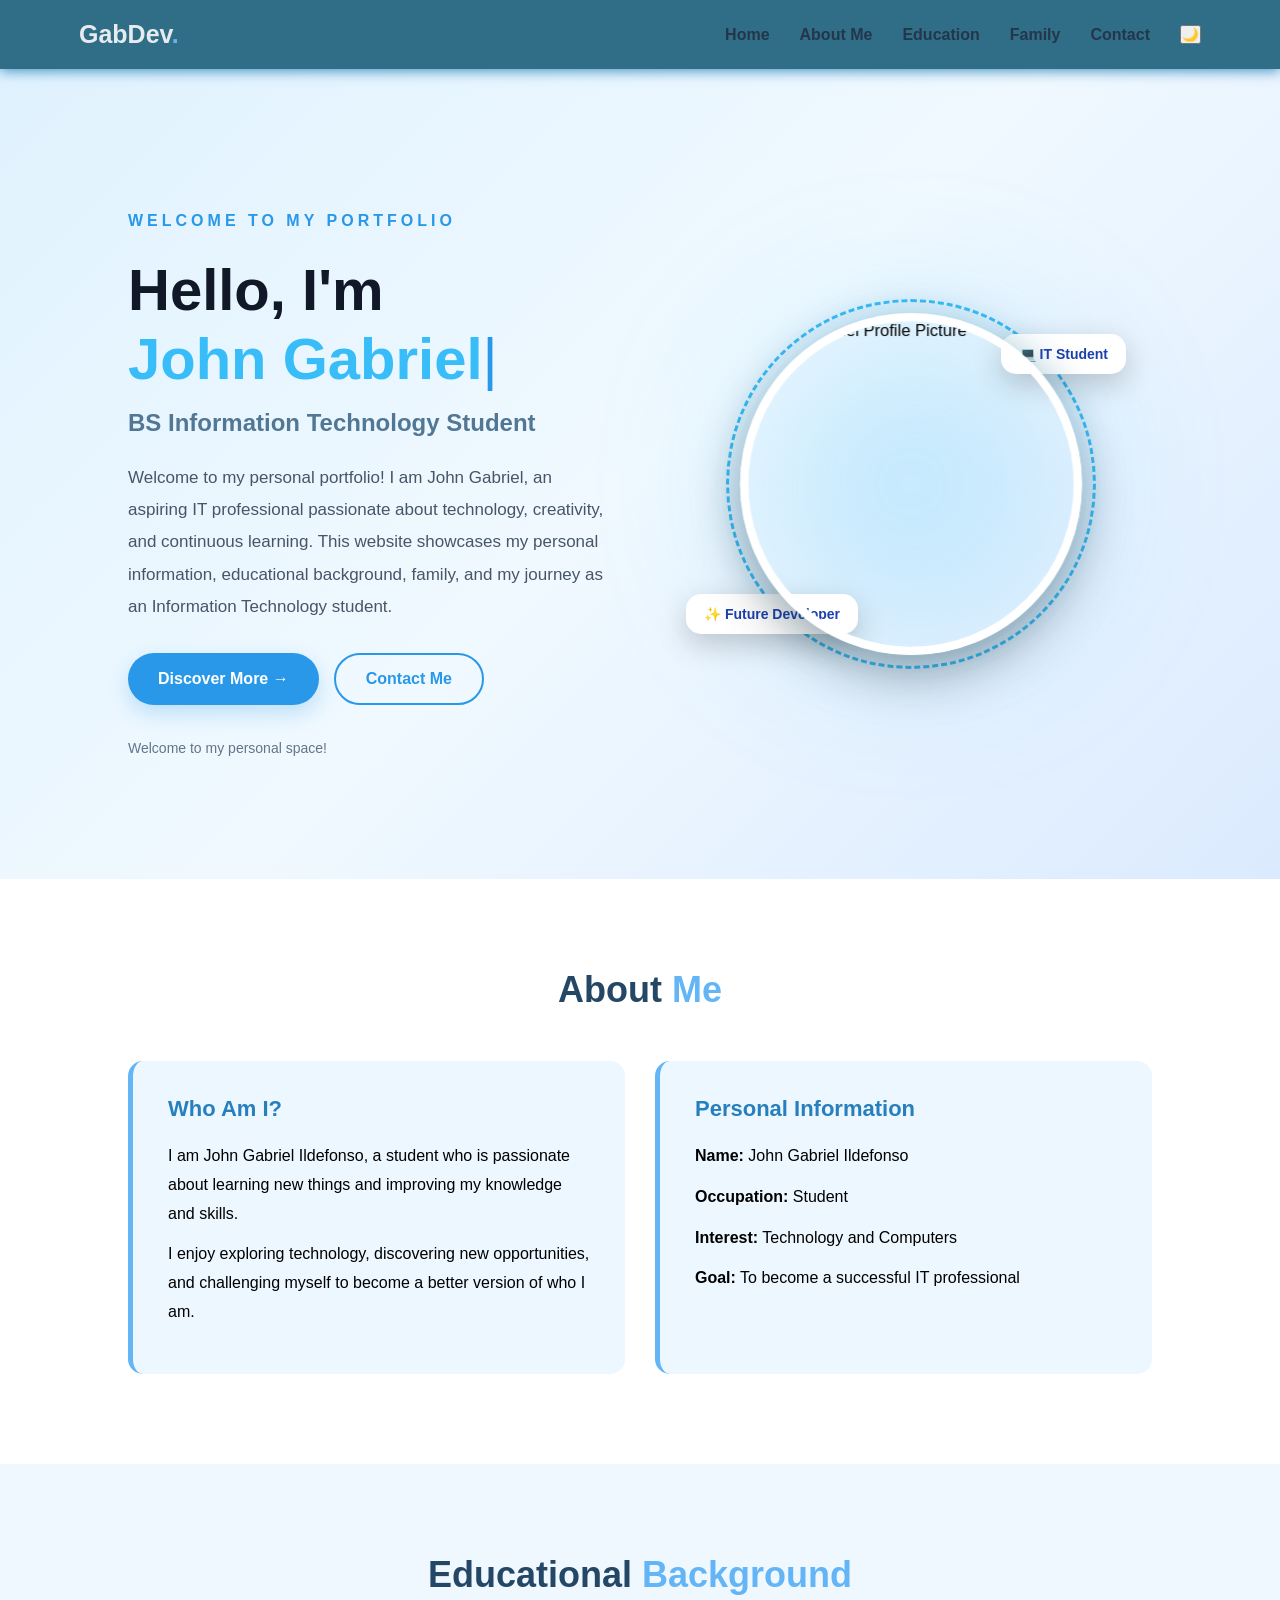
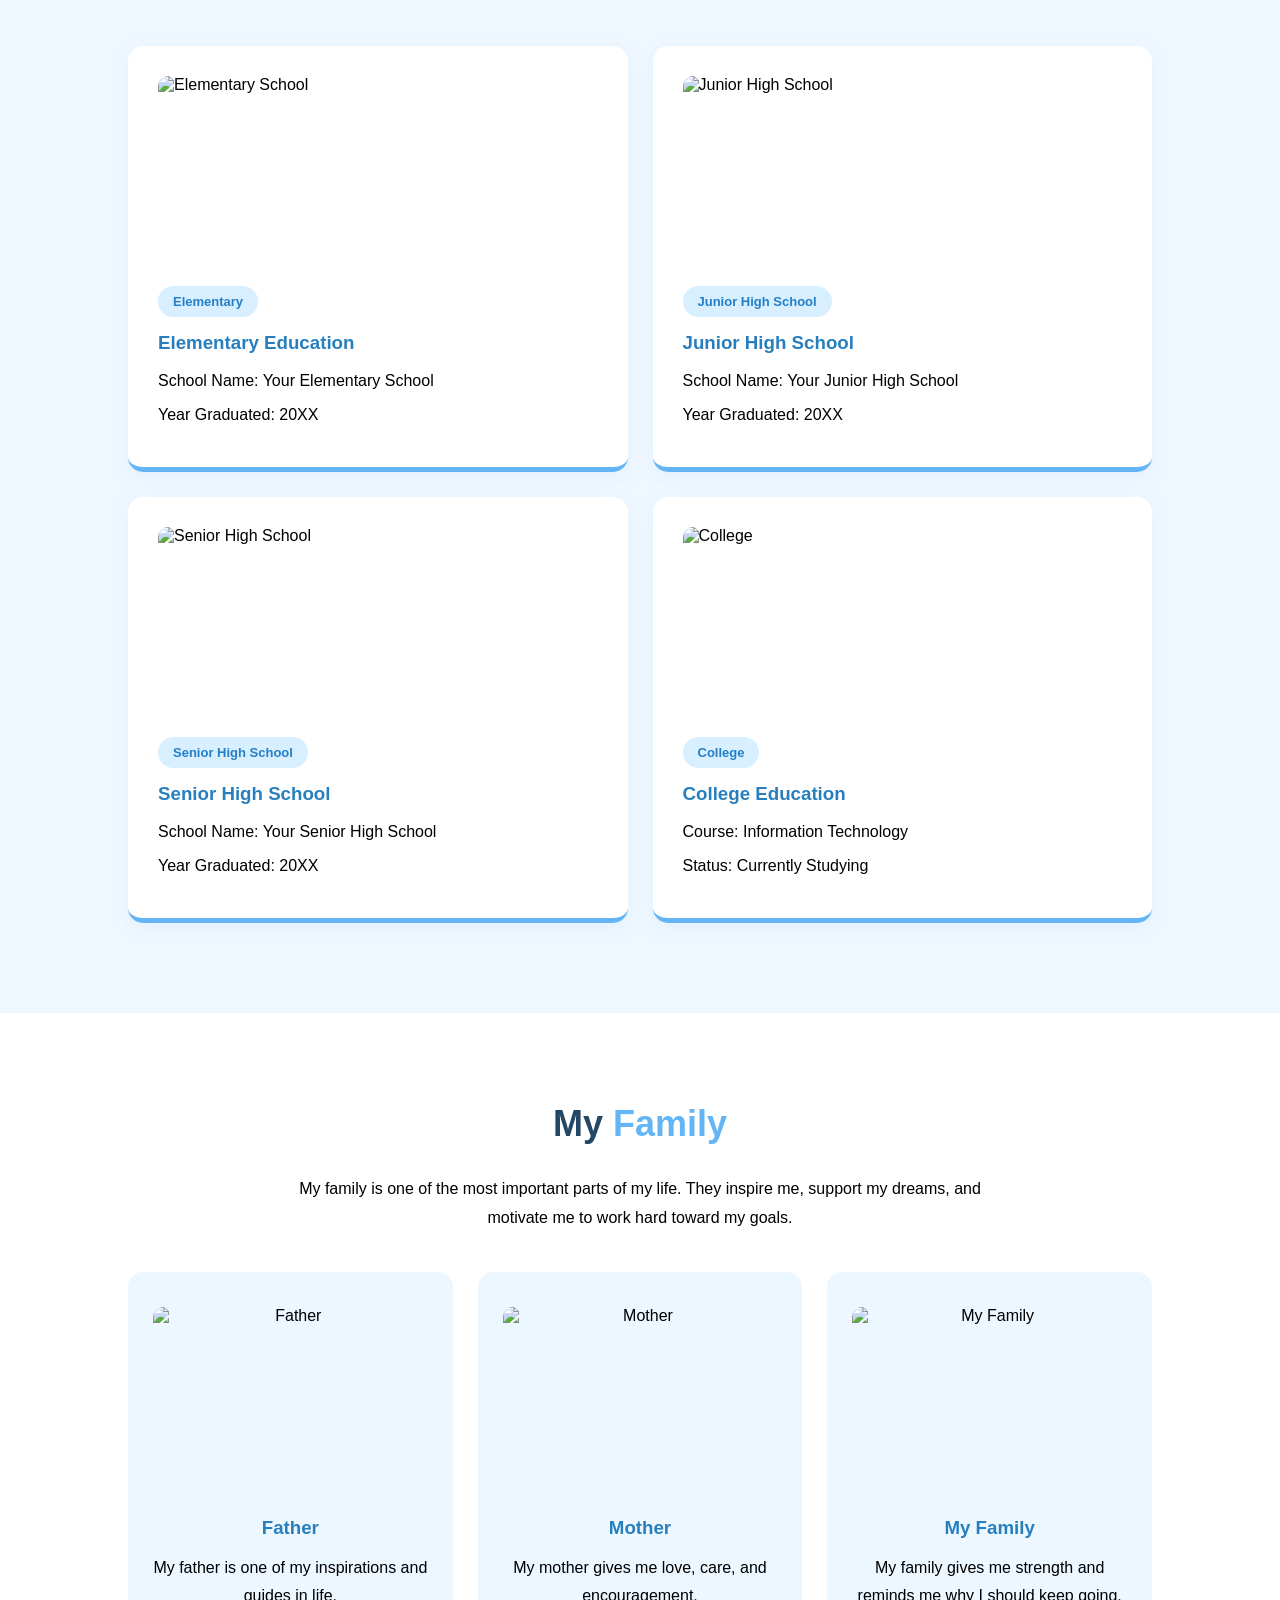
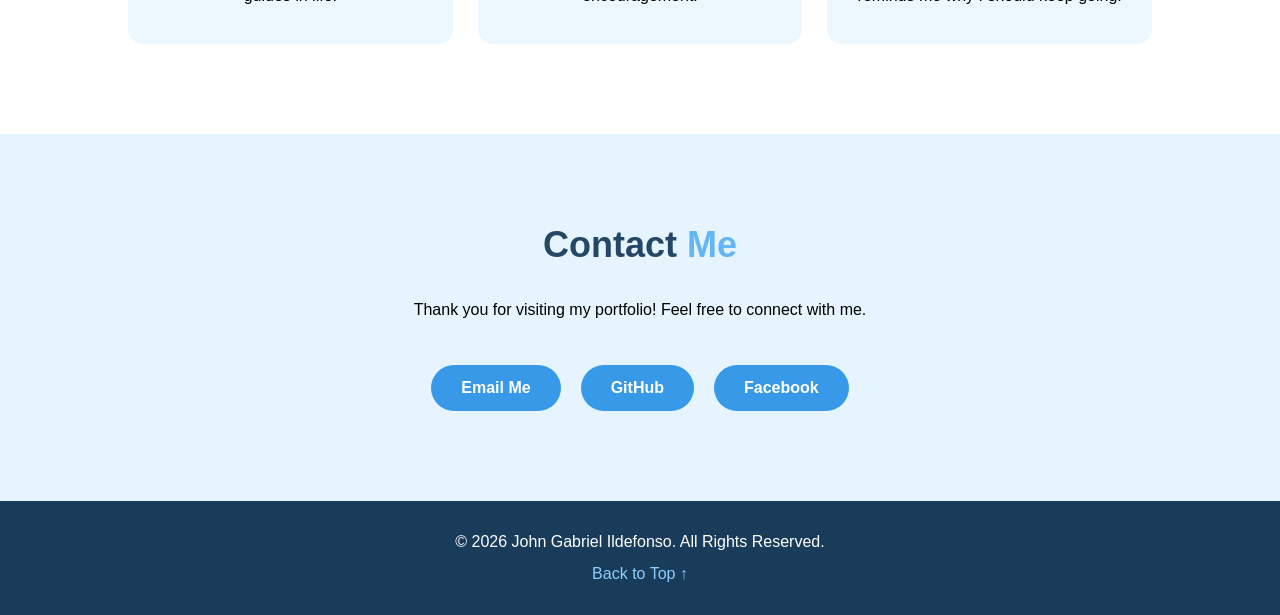
==== index.html @ a4cc9bcb "Add files via upload" ====
<!DOCTYPE html>
<html lang="en">
<head>
    <meta charset="UTF-8">
    <meta name="viewport" content="width=device-width, initial-scale=1.0">
    <title>John Gabriel | Personal Portfolio</title>
    <link rel="stylesheet" href="style.css">
</head>
<body>

    <!-- Navigation -->
    <header>
        <nav class="navbar">
            <a href="#home" class="logo">GabDev<span>.</span></a>

            <ul class="nav-links">
                <li><a href="#home">Home</a></li>
                <li><a href="#about">About Me</a></li>
                <li><a href="#education">Education</a></li>
                <li><a href="#family">Family</a></li>
                <li><a href="#contact">Contact</a></li>
                <li class="theme-toggle-item">
                    <button id="themeToggle" class="theme-toggle"
                            aria-label="Switch to dark mode"
                            title="Switch theme" type="button">
                        🌙
                    </button>
                </li>
            </ul>
        </nav>
    </header>
    

    <!-- HOME SECTION -->
<section id="home" class="home">
    <div class="home-content">
        <div class="home-text">
    <span class="welcome-text">WELCOME TO MY PORTFOLIO</span>

    <h1 class="typing-heading">
        Hello, I'm <br>
        <span id="typing-name"></span><span class="typing-cursor">|</span>
    </h1>

    <h2>BS Information Technology Student</h2>

    <p>
        Welcome to my personal portfolio! I am John Gabriel,
        an aspiring IT professional passionate about technology,
        creativity, and continuous learning.
        This website showcases my personal information,
        educational background, family, and my journey
        as an Information Technology student.
    </p>

    <div class="home-buttons">
        <a href="#about" class="btn primary-btn">
            Discover More →
        </a>

        <a href="#contact" class="btn secondary-btn">
            Contact Me
        </a>
    </div>

    <div class="social-text">
        Welcome to my personal space!
    </div>
</div>

        <div class="home-image">
    <div class="profile-3d">
        <div class="profile-ring"></div>
        <div class="profile-glow"></div>

        <div class="profile-photo">
            <img src="images/profile.jpg"
                 alt="John Gabriel Profile Picture">
        </div>

        <div class="floating-badge badge-one">
            <span>💻</span> IT Student
        </div>

        <div class="floating-badge badge-two">
            <span>✨</span> Future Developer
        </div>
    </div>
</div>
</section>

    <!-- About Me Section -->
    <section class="about section" id="about">
        <h2 class="section-title">About <span>Me</span></h2>

        <div class="about-container">
            <div class="about-card">
                <h3>Who Am I?</h3>
                <p>
                    I am John Gabriel Ildefonso, a student who is
                    passionate about learning new things and
                    improving my knowledge and skills.
                </p>

                <p>
                    I enjoy exploring technology, discovering
                    new opportunities, and challenging myself
                    to become a better version of who I am.
                </p>
            </div>

            <div class="about-card">
                <h3>Personal Information</h3>
                <p><strong>Name:</strong> John Gabriel Ildefonso</p>
                <p><strong>Occupation:</strong> Student</p>
                <p><strong>Interest:</strong> Technology and Computers</p>
                <p><strong>Goal:</strong> To become a successful IT professional</p>
            </div>
        </div>
    </section>

    <!-- Educational Background -->
   <section class="education section" id="education">

    <h2 class="section-title">
        Educational <span>Background</span>
    </h2>

    <div class="education-container">

        <!-- Elementary -->
        <div class="education-card">
            <img src="images/elementary.jpg"
                 alt="Elementary School"
                 class="education-picture">

            <div class="year">Elementary</div>
            <h3>Elementary Education</h3>
            <p>School Name: Your Elementary School</p>
            <p>Year Graduated: 20XX</p>
        </div>

        <!-- Junior High -->
        <div class="education-card">
            <img src="images/junior-high.jpg"
                 alt="Junior High School"
                 class="education-picture">

            <div class="year">Junior High School</div>
            <h3>Junior High School</h3>
            <p>School Name: Your Junior High School</p>
            <p>Year Graduated: 20XX</p>
        </div>

        <!-- Senior High -->
        <div class="education-card">
            <img src="images/senior-high.jpg"
                 alt="Senior High School"
                 class="education-picture">

            <div class="year">Senior High School</div>
            <h3>Senior High School</h3>
            <p>School Name: Your Senior High School</p>
            <p>Year Graduated: 20XX</p>
        </div>

        <!-- College -->
        <div class="education-card">
            <img src="images/college.jpg"
                 alt="College"
                 class="education-picture">

            <div class="year">College</div>
            <h3>College Education</h3>
            <p>Course: Information Technology</p>
            <p>Status: Currently Studying</p>
        </div>

    </div>
</section>
   <!-- Family Section -->
    <section class="family section" id="family">
        <h2 class="section-title">My <span>Family</span></h2>

        <p class="family-intro">
            My family is one of the most important parts of my life.
            They inspire me, support my dreams, and motivate me to
            work hard toward my goals.
        </p>

        <div class="family-container">

            <div class="family-card">
                <img src="images/father.jpg" alt="Father" class="family-picture">
                <h3>Father</h3>
                <p>My father is one of my inspirations and guides in life.</p>
            </div>

            <div class="family-card">
                <img src="images/mother.jpg" alt="Mother" class="family-picture">
                <h3>Mother</h3>
                <p>My mother gives me love, care, and encouragement.</p>
            </div>

            <div class="family-card">
                <img src="images/family.jpg" alt="My Family" class="family-picture">
                <h3>My Family</h3>
                <p>My family gives me strength and reminds me why I should keep going.</p>
            </div>

        </div>
    </section>

    <!-- Contact Section -->
    <section class="contact section" id="contact">
        <h2 class="section-title">Contact <span>Me</span></h2>

        <p class="contact-intro">
            Thank you for visiting my portfolio!
            Feel free to connect with me.
        </p>

        <div class="contact-container">
            <a href="mailto:your-email@example.com" class="contact-btn">
                Email Me
            </a>

            <a href="https://github.com/" target="_blank" class="contact-btn">
                GitHub
            </a>

            <a href="https://facebook.com/" target="_blank" class="contact-btn">
                Facebook
            </a>
        </div>
    </section>

    <!-- Footer -->
    <footer>
        <p>© 2026 John Gabriel Ildefonso. All Rights Reserved.</p>
        <a href="#home">Back to Top ↑</a>
    </footer>
<script src="script.js"></script>
</body>
</html>
---- style.css ----
s/* ===== THEME TOGGLE BUTTON ===== */

.theme-toggle {
    width: 45px;
    height: 45px;
    border: none;
    border-radius: 50%;
    background: #e0f2fe;
    color: #2998e8;
    font-size: 22px;
    cursor: pointer;
    transition: 0.3s ease;
    margin-left: 15px;
}

.theme-toggle:hover {
    transform: rotate(20deg) scale(1.1);
    background: #bfdbfe;
}

/* ===== DARK THEME ===== */

body.dark-theme {
    background: #0f172a;
    color: #f1f5f9;
    transition: background 0.4s ease, color 0.4s ease;
}

/* NAVIGATION */

body.dark-theme header {
    background: rgba(15, 23, 42, 0.95);
    box-shadow: 0 4px 20px rgba(0, 0, 0, 0.3);
}

body.dark-theme header nav a {
    color: #e2e8f0;
}

body.dark-theme header nav a:hover {
    color: #38bdf8;
}

/* HOME SECTION */

body.dark-theme .home {
    background: linear-gradient(
        135deg,
        #0f172a,
        #172554,
        #1e293b
    );
}

body.dark-theme .home-text h1 {
    color: #f8fafc;
}

body.dark-theme .home-text h1 span {
    color: #38bdf8;
}

body.dark-theme .home-text h2 {
    color: #93c5fd;
}

body.dark-theme .home-text p {
    color: #cbd5e1;
}

body.dark-theme .welcome-text {
    color: #38bdf8;
}

body.dark-theme .social-text {
    color: #94a3b8;
}

/* BUTTONS */

body.dark-theme .primary-btn {
    background: #2563eb;
    color: white;
}

body.dark-theme .primary-btn:hover {
    background: #1d4ed8;
}

body.dark-theme .secondary-btn {
    border-color: #38bdf8;
    color: #38bdf8;
}

body.dark-theme .secondary-btn:hover {
    background: #38bdf8;
    color: #0f172a;
}

/* PROFILE IMAGE */

body.dark-theme .image-circle {
    border-color: #1e293b;
    box-shadow: 0 15px 40px rgba(56, 189, 248, 0.15);
}

body.dark-theme .image-decoration {
    border-color: #38bdf8;
}

/* SCROLL INDICATOR */

body.dark-theme .home-bottom {
    color: #38bdf8;
}

body.dark-theme .scroll-line {
    background: #38bdf8;
}

/* GENERAL SECTIONS */

body.dark-theme section:not(.home) {
    background-color: #0f172a;
    color: #f1f5f9;
}

body.dark-theme h1,
body.dark-theme h2,
body.dark-theme h3 {
    color: #f8fafc;
}

body.dark-theme p {
    color: #cbd5e1;
}

/* CARDS */

body.dark-theme .card,
body.dark-theme .project-card,
body.dark-theme .education-card,
body.dark-theme .family-card {
    background: #1e293b;
    color: #f1f5f9;
    border: 1px solid #334155;
    box-shadow: 0 8px 25px rgba(0, 0, 0, 0.2);
}

/* CONTACT FORM */

body.dark-theme input,
body.dark-theme textarea {
    background: #1e293b;
    color: white;
    border: 1px solid #475569;
}

body.dark-theme input::placeholder,
body.dark-theme textarea::placeholder {
    color: #94a3b8;
}

/* TOGGLE BUTTON IN DARK MODE */

body.dark-theme .theme-toggle {
    background: #1e293b;
    color: #facc15;
}

body.dark-theme .theme-toggle:hover {
    background: #334155;
}

/* SMOOTH TRANSITION */

body,
header,
section,
.card,
.project-card,
.education-card,
.family-card,
input,
textarea {
    transition: background-color 0.4s ease,
                color 0.4s ease,
                border-color 0.4s ease;
}

/* GENERAL SETTINGS */
* {
    margin: 0;
    padding: 0;
    box-sizing: border-box;
    scroll-behavior: smooth;
}

body {
    font-family: Arial, Helvetica, sans-serif;
    background: #193a56;
    color: #000000;
}

/* NAVIGATION */

header {
    background: rgba(255, 255, 255, 0.9);
    backdrop-filter: blur(15px);
    box-shadow: 0 4px 20px rgba(0, 0, 0, 0.08);
    position: sticky;
    top: 0;
    z-index: 1000;
}

header nav a {
    color: #334155;
    text-decoration: none;
    font-weight: 600;
    transition: 0.3s ease;
}

header nav a:hover {
    color: #2998e8;
}

.logo {
    color: #2998e8;
    font-size: 26px;
    font-weight: 800;
}
header {
    width: 100%;
    background: #2f6e86;
    position: sticky;
    top: 0;
    z-index: 1000;
    box-shadow: 0 2px 12px rgba(34, 127, 184, 0.836);
}

.navbar {
    max-width: 12500px;
    margin: auto;
    padding: 20px 5%;
    display: flex;
    justify-content: space-between;
    align-items: center;
}

.logo {
    font-size: 25px;
    font-weight: bold;
    color: #e7ebf0;
    text-decoration: none;
}

.logo span,
.section-title span {
    color: #64b5f6;
}

.nav-links {
    display: flex;
    list-style: none;
    gap: 30px;
}

.nav-links a {
    text-decoration: none;
    color: #24364b;
    font-weight: 600;
    transition: 0.3s;
}

.nav-links a:hover {
    color: #3799e8;
}

/* ===== HOME SECTION ===== */

.home {
    min-height: 90vh;
    padding: 100px 10% 80px;
    display: flex;
    flex-direction: column;
    justify-content: center;
    position: relative;
    overflow: hidden;

    background: linear-gradient(
        135deg,
        #e0f2fe,
        #f0f9ff,
        #dbeafe
    );
}

/* HOME CONTENT */

.home-content {
    display: flex;
    align-items: center;
    justify-content: space-between;
    gap: 60px;
    max-width: 1250px;
    width: 100%;
    margin: auto;
}

/* TEXT CONTENT */

.home-text {
    flex: 1;
    animation: slideLeft 1s ease forwards;
}

.welcome-text {
    color: #2998e8;
    font-size: 16px;
    font-weight: 700;
    letter-spacing: 4px;
    display: inline-block;
    margin-bottom: 25px;
}

.home-text h1 {
    font-size: clamp(38px, 5vw, 58px);
    font-weight: 800;
    color: #111827;
    margin-bottom: 15px;
    line-height: 1.2;
}

.home-text h1 span {
    color: #2998e8;
}

.home-text h2 {
    font-size: 24px;
    color: #527795;
    margin-bottom: 25px;
    font-weight: 600;
}

.home-text p {
    max-width: 650px;
    font-size: 17px;
    line-height: 1.9;
    color: #475569;
    margin-bottom: 30px;
}

/* BUTTONS */

.home-buttons {
    display: flex;
    gap: 15px;
    flex-wrap: wrap;
}

.btn {
    display: inline-flex;
    align-items: center;
    gap: 10px;
    padding: 15px 30px;
    border-radius: 50px;
    text-decoration: none;
    font-size: 16px;
    font-weight: 700;
    transition: 0.3s ease;
}

.primary-btn {
    background: #2998e8;
    color: white;
    box-shadow: 0 8px 20px rgba(41, 152, 232, 0.25);
}

.primary-btn:hover {
    background: #1479c4;
    transform: translateY(-5px);
    box-shadow: 0 12px 25px rgba(41, 152, 232, 0.35);
}

.secondary-btn {
    border: 2px solid #2998e8;
    color: #2998e8;
    background: transparent;
}

.secondary-btn:hover {
    background: #2998e8;
    color: white;
    transform: translateY(-5px);
}

/* PROFILE IMAGE */

.home-image {
    flex: 1;
    display: flex;
    justify-content: center;
    align-items: center;
    position: relative;
    animation: slideRight 1s ease forwards;
}

.image-circle {
    width: 350px;
    height: 350px;
    border-radius: 50%;
    overflow: hidden;
    border: 10px solid white;
    box-shadow: 0 15px 40px rgba(41, 152, 232, 0.2);
    position: relative;
    z-index: 2;
}

.image-circle img {
    width: 100%;
    height: 100%;
    object-fit: cover;
    object-position: center;
    display: block;
}

.image-decoration {
    position: absolute;
    width: 390px;
    height: 390px;
    border: 3px dashed #2998e8;
    border-radius: 50%;
    animation: rotate 15s linear infinite;
}

/* BOTTOM TEXT */

.social-text {
    margin-top: 35px;
    color: #64748b;
    font-size: 14px;
}

.home-bottom {
    text-align: center;
    margin-top: 45px;
    color: #2998e8;
    font-size: 11px;
    font-weight: 700;
    letter-spacing: 3px;
}

.scroll-line {
    width: 2px;
    height: 35px;
    background: #2998e8;
    margin: 12px auto 0;
}

/* ANIMATIONS */

@keyframes slideLeft {
    from {
        opacity: 0;
        transform: translateX(-60px);
    }
    to {
        opacity: 1;
        transform: translateX(0);
    }
}

@keyframes slideRight {
    from {
        opacity: 0;
        transform: translateX(60px);
    }
    to {
        opacity: 1;
        transform: translateX(0);
    }
}

@keyframes rotate {
    from {
        transform: rotate(0deg);
    }
    to {
        transform: rotate(360deg);
    }
}

/* RESPONSIVE DESIGN */

@media (max-width: 900px) {
    .home {
        padding: 100px 7% 60px;
    }

    .home-content {
        flex-direction: column-reverse;
        text-align: center;
        gap: 45px;
    }

    .home-text p {
        margin-left: auto;
        margin-right: auto;
    }

    .home-buttons {
        justify-content: center;
    }

    .image-circle {
        width: 260px;
        height: 260px;
    }

    .image-decoration {
        width: 290px;
        height: 290px;
    }
}

@media (max-width: 480px) {
    .home-text h1 {
        font-size: 36px;
    }

    .home-text h2 {
        font-size: 19px;
    }

    .home-text p {
        font-size: 15px;
    }

    .image-circle {
        width: 220px;
        height: 220px;
    }

    .image-decoration {
        width: 245px;
        height: 245px;
    }
}
/* GENERAL SECTIONS */
.section {
    padding: 90px 10%;
}

.section-title {
    text-align: center;
    font-size: 36px;
    margin-bottom: 50px;
    color: #244765;
}

/* ABOUT */
.about {
    background: white;
}

.about-container {
    display: grid;
    grid-template-columns: repeat(2, 1fr);
    gap: 30px;
}

.about-card {
    background: #edf7ff;
    padding: 35px;
    border-radius: 15px;
    border-left: 5px solid #64b5f6;
    transition: 0.3s;
}

.about-card:hover {
    transform: translateY(-8px);
    box-shadow: 0 10px 25px rgba(40, 130, 200, 0.12);
}

.about-card h3 {
    margin-bottom: 20px;
    color: #277fbd;
    font-size: 22px;
}

.about-card p {
    line-height: 1.8;
    margin-bottom: 12px;
}

/* EDUCATION */
.education {
    background: #f0f8ff;
}

.education-container {
    display: grid;
    grid-template-columns: repeat(2, 1fr);
    gap: 25px;
}

.education-card {
    padding: 30px;
    background: white;
    border-radius: 15px;
    border-bottom: 5px solid #64b5f6;
    box-shadow: 0 5px 20px rgba(40, 130, 200, 0.07);
    transition: 0.3s;
}

.education-card:hover {
    transform: translateY(-8px);
}

.year {
    display: inline-block;
    background: #d7efff;
    color: #247fc7;
    padding: 8px 15px;
    border-radius: 20px;
    font-size: 13px;
    font-weight: bold;
    margin-bottom: 15px;
}

.education-card h3 {
    color: #277fbd;
    margin-bottom: 15px;
}

.education-card p {
    margin-bottom: 10px;
    line-height: 1.5;
}

/* FAMILY */
.family {
    background: white;
}

.family-intro,
.contact-intro {
    text-align: center;
    max-width: 700px;
    margin: -20px auto 40px;
    line-height: 1.8;
}

.family-container {
    display: grid;
    grid-template-columns: repeat(3, 1fr);
    gap: 25px;
}

.family-card {
    text-align: center;
    padding: 35px 25px;
    border-radius: 15px;
    background: #edf7ff;
    transition: 0.3s;
}

.family-card:hover {
    transform: translateY(-8px);
    background: #dff1ff;
}

.family-icon {
    font-size: 50px;
    margin-bottom: 20px;
}

.family-card h3 {
    color: #277fbd;
    margin-bottom: 15px;
}

.family-card p {
    line-height: 1.7;
}

/* CONTACT */
.contact {
    background: #e5f4ff;
    text-align: center;
}

.contact-container {
    display: flex;
    justify-content: center;
    gap: 20px;
    flex-wrap: wrap;
}

.contact-btn {
    padding: 14px 30px;
    background: #3799e8;
    color: white;
    border-radius: 30px;
    text-decoration: none;
    font-weight: bold;
    transition: 0.3s;
}

.contact-btn:hover {
    background: #176db5;
    transform: translateY(-5px);
}

/* FOOTER */
footer {
    background: #193c5a;
    color: white;
    text-align: center;
    padding: 25px;
    line-height: 2;
}

footer a {
    color: #8dceff;
    text-decoration: none;
}

/* ANIMATIONS */
@keyframes slideLeft {
    from {
        opacity: 0;
        transform: translateX(-50px);
    }

    to {
        opacity: 1;
        transform: translateX(0);
    }
}

@keyframes slideRight {
    from {
        opacity: 0;
        transform: translateX(50px);
    }

    to {
        opacity: 1;
        transform: translateX(0);
    }
}

/* RESPONSIVE DESIGN */
@media (max-width: 768px) {
    .navbar {
        flex-direction: column;
        gap: 20px;
    }

    .nav-links {
        gap: 15px;
        flex-wrap: wrap;
        justify-content: center;
    }

    .home {
        flex-direction: column-reverse;
        text-align: center;
        padding: 60px 7%;
    }

    .home-content h1 {
        font-size: 36px;
    }

    .profile-circle {
        width: 220px;
        height: 220px;
    }

    .profile-circle span {
        font-size: 65px;
    }

    .about-container,
    .education-container,
    .family-container {
        grid-template-columns: 1fr;
    }

    .section {
        padding: 65px 7%;
    }

    .section-title {
        font-size: 29px;
    }
}

@media (max-width: 400px) {
    .nav-links {
        gap: 10px;
        font-size: 13px;
    }

    .home-content h1 {
        font-size: 30px;
    }
}

/* ===== TYPING ANIMATION ===== */

.typing-heading {
    line-height: 1.2;
    min-height: 2.4em;
}

#typing-name {
    color: #38bdf8;
    display: inline-block;
}

.typing-cursor {
    color: #38bdf8;
    font-weight: 300;
    animation: blinkCursor 0.7s infinite;
}

@keyframes blinkCursor {
    0%, 49% {
        opacity: 1;
    }

    50%, 100% {
        opacity: 0;
    }
}

/* ===== 3D PROFILE IMAGE ===== */

.home-image {
    perspective: 1000px;
}

.profile-3d {
    width: 390px;
    height: 390px;
    position: relative;
    display: flex;
    align-items: center;
    justify-content: center;
    transform-style: preserve-3d;
    animation: floatProfile 4s ease-in-out infinite;
    transition: transform 0.3s ease;
}

/* PROFILE PHOTO */

.profile-photo {
    width: 330px;
    height: 330px;
    border-radius: 50%;
    overflow: hidden;
    position: relative;
    z-index: 3;
    border: 8px solid rgba(56, 189, 248, 0.3);
    box-shadow:
        0 20px 50px rgba(0, 0, 0, 0.3),
        0 0 35px rgba(56, 189, 248, 0.25);
    transform: translateZ(35px);
}

.profile-photo img {
    width: 100%;
    height: 100%;
    object-fit: cover;
    object-position: center;
    display: block;
}

/* ROTATING RING */

.profile-ring {
    position: absolute;
    width: 370px;
    height: 370px;
    border: 3px dashed #38bdf8;
    border-radius: 50%;
    animation: rotateRing 12s linear infinite;
    z-index: 2;
}

/* BLUE GLOW */

.profile-glow {
    position: absolute;
    width: 300px;
    height: 300px;
    background: #38bdf8;
    border-radius: 50%;
    filter: blur(90px);
    opacity: 0.25;
    z-index: 1;
}

/* FLOATING ANIMATION */

@keyframes floatProfile {
    0%, 100% {
        transform: translateY(0px) rotateX(0deg);
    }

    50% {
        transform: translateY(-15px) rotateX(3deg);
    }
}

/* RING ROTATION */

@keyframes rotateRing {
    from {
        transform: rotate(0deg);
    }

    to {
        transform: rotate(360deg);
    }
}

/* FLOATING BADGES */

.floating-badge {
    position: absolute;
    z-index: 5;
    padding: 12px 18px;
    border-radius: 15px;
    background: rgba(255, 255, 255, 0.9);
    color: #1e293b;
    font-size: 14px;
    font-weight: 700;
    box-shadow: 0 10px 30px rgba(0, 0, 0, 0.2);
    backdrop-filter: blur(10px);
}

.badge-one {
    top: 45px;
    right: -20px;
    animation: badgeFloat 3s ease-in-out infinite;
}

.badge-two {
    bottom: 45px;
    left: -30px;
    animation: badgeFloat 3s ease-in-out infinite 1s;
}

@keyframes badgeFloat {
    0%, 100% {
        transform: translateY(0);
    }

    50% {
        transform: translateY(-12px);
    }
}

/* HOVER 3D EFFECT */

.profile-3d:hover {
    animation-play-state: paused;
    transform: scale(1.04) rotateY(-8deg) rotateX(5deg);
}

.profile-3d:hover .profile-photo {
    box-shadow:
        0 25px 60px rgba(0, 0, 0, 0.4),
        0 0 50px rgba(56, 189, 248, 0.5);
}

/* DARK MODE */

body.dark-theme .floating-badge {
    background: #1e293b;
    color: #f8fafc;
    border: 1px solid #334155;
}

/* LIGHT MODE */

body:not(.dark-theme) .profile-photo {
    border-color: white;
}

body:not(.dark-theme) .floating-badge {
    background: white;
    color: #1e40af;
}

/* MOBILE RESPONSIVENESS */

@media (max-width: 900px) {
    .profile-3d {
        width: 290px;
        height: 290px;
    }

    .profile-photo {
        width: 240px;
        height: 240px;
    }

    .profile-ring {
        width: 275px;
        height: 275px;
    }

    .badge-one {
        right: -10px;
    }

    .badge-two {
        left: -10px;
    }
}

@media (max-width: 480px) {
    .profile-3d {
        width: 250px;
        height: 250px;
    }

    .profile-photo {
        width: 205px;
        height: 205px;
    }

    .profile-ring {
        width: 235px;
        height: 235px;
    }

    .floating-badge {
        font-size: 11px;
        padding: 9px 12px;
    }
}

/* ===== FIX ABOUT ME DARK MODE ===== */

body.dark-theme #about {
    background: #0f172a !important;
    color: #f8fafc !important;
}

/* About Me Cards */

body.dark-theme #about .card,
body.dark-theme #about .about-card,
body.dark-theme #about .info-card,
body.dark-theme #about .about-box,
body.dark-theme #about .about-content > div {
    background: #1e293b !important;
    color: #e2e8f0 !important;
    border: 1px solid #334155;
    box-shadow: 0 10px 30px rgba(0, 0, 0, 0.25);
}

/* Card Headings */

body.dark-theme #about h1,
body.dark-theme #about h2,
body.dark-theme #about h3,
body.dark-theme #about h4 {
    color: #38bdf8 !important;
}

/* Card Paragraphs */

body.dark-theme #about p,
body.dark-theme #about span,
body.dark-theme #about li {
    color: #cbd5e1 !important;
}

/* Bold Labels */

body.dark-theme #about strong,
body.dark-theme #about b {
    color: #7dd3fc !important;
}

/* Hover Effect */

body.dark-theme #about .card:hover,
body.dark-theme #about .about-card:hover,
body.dark-theme #about .info-card:hover,
body.dark-theme #about .about-content > div:hover {
    transform: translateY(-5px);
    border-color: #38bdf8;
    box-shadow: 0 15px 35px rgba(56, 189, 248, 0.12);
}

/* ===== ALL SECTIONS DARK MODE FIX ===== */

body.dark-theme #education .card,
body.dark-theme #family .card,
body.dark-theme #contact .card,
body.dark-theme #education .education-card,
body.dark-theme #family .family-card {
    background: #1e293b !important;
    color: #f1f5f9 !important;
    border-color: #334155;
}

body.dark-theme #education h2,
body.dark-theme #family h2,
body.dark-theme #contact h2 {
    color: #38bdf8;
}

body.dark-theme #education p,
body.dark-theme #family p,
body.dark-theme #contact p {
    color: #cbd5e1;
}   

/* ===== FINAL LAYOUT OVERRIDES ===== */
/* These overrides resolve conflicting earlier declarations without
   removing the original theme or animation styling. */

html {
    scroll-behavior: smooth;
    scroll-padding-top: 90px;
}

body {
    width: 100%;
    min-width: 320px;
    overflow-x: hidden;
}

header {
    width: 100%;
}

.navbar {
    width: 100%;
    max-width: 1250px;
    margin: 0 auto;
}

.nav-links {
    align-items: center;
}

.theme-toggle-item {
    display: flex;
    align-items: center;
    list-style: none;
}

.home-content {
    width: 100%;
    max-width: 1250px;
}

.home-text,
.home-image {
    min-width: 0;
}

#home,
#about,
#education,
#family,
#contact {
    scroll-margin-top: 90px;
}

.education-picture {
    display: block;
    width: 100%;
    height: 190px;
    margin-bottom: 20px;
    object-fit: cover;
    border-radius: 10px;
}

.family-picture {
    display: block;
    width: 100%;
    height: 190px;
    margin-bottom: 20px;
    object-fit: cover;
    border-radius: 10px;
}

@media (max-width: 900px) {
    .home-content {
        flex-direction: column-reverse;
        text-align: center;
    }

    .home-text p {
        margin-left: auto;
        margin-right: auto;
    }

    .home-buttons {
        justify-content: center;
    }
}

@media (max-width: 768px) {
    .navbar {
        flex-direction: column;
        gap: 16px;
    }

    .nav-links {
        flex-wrap: wrap;
        justify-content: center;
        gap: 15px;
    }

    .about-container,
    .education-container,
    .family-container {
        grid-template-columns: 1fr;
    }
}

@media (prefers-reduced-motion: reduce) {
    *,
    *::before,
    *::after {
        scroll-behavior: auto !important;
        animation-duration: 0.01ms !important;
        animation-iteration-count: 1 !important;
        transition-duration: 0.01ms !important;
    }
}
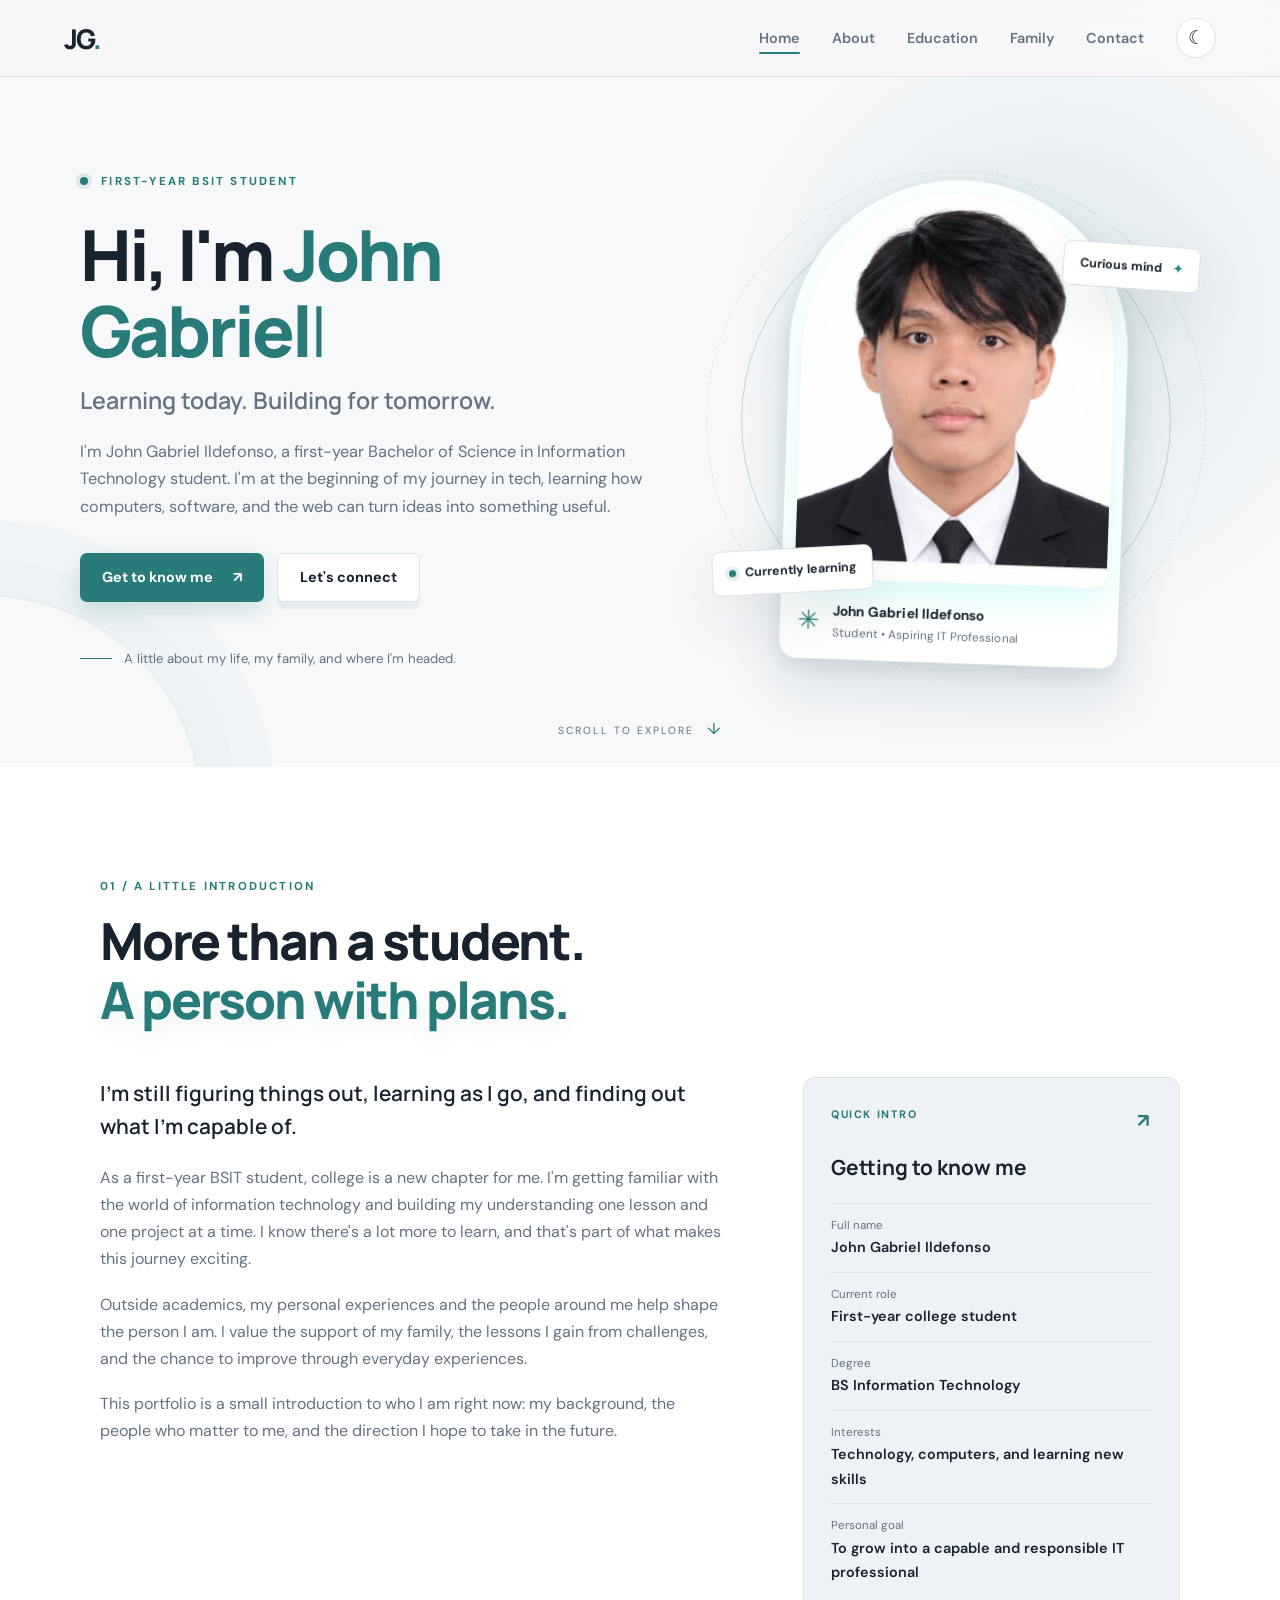
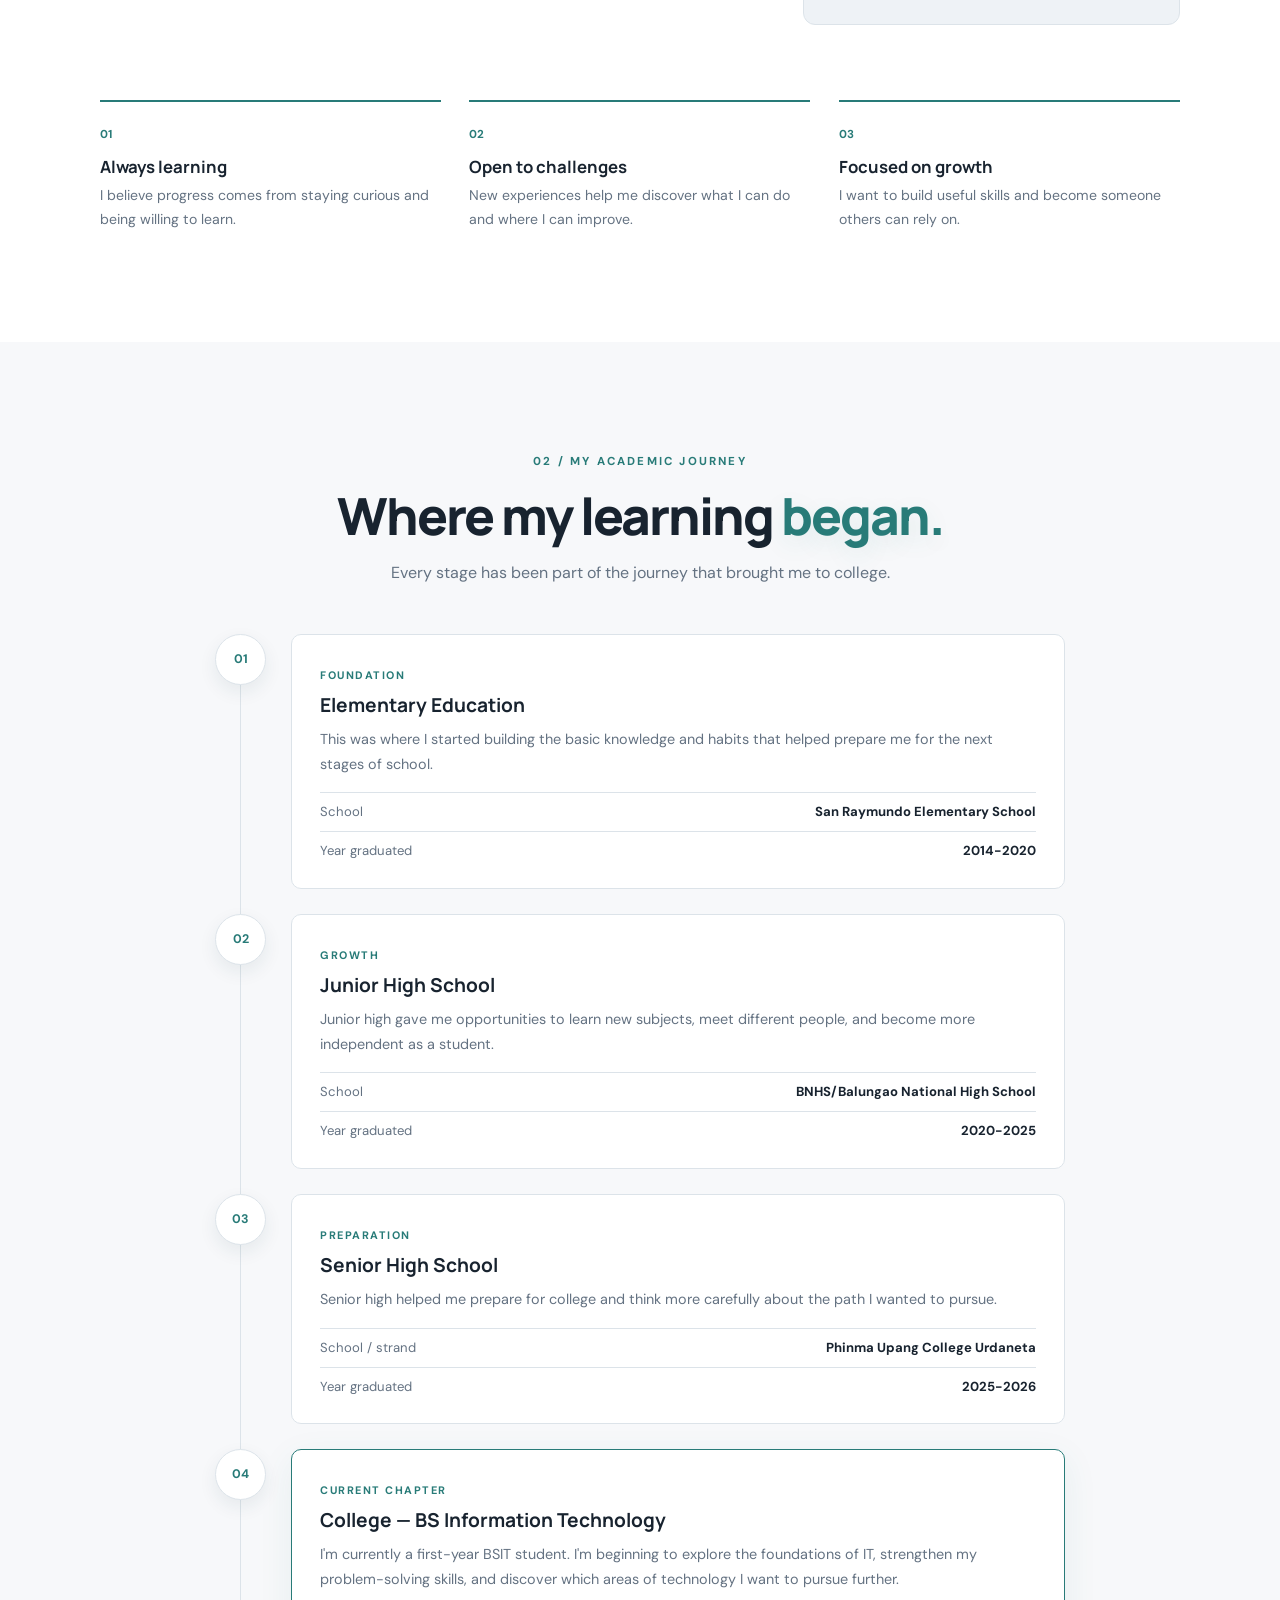
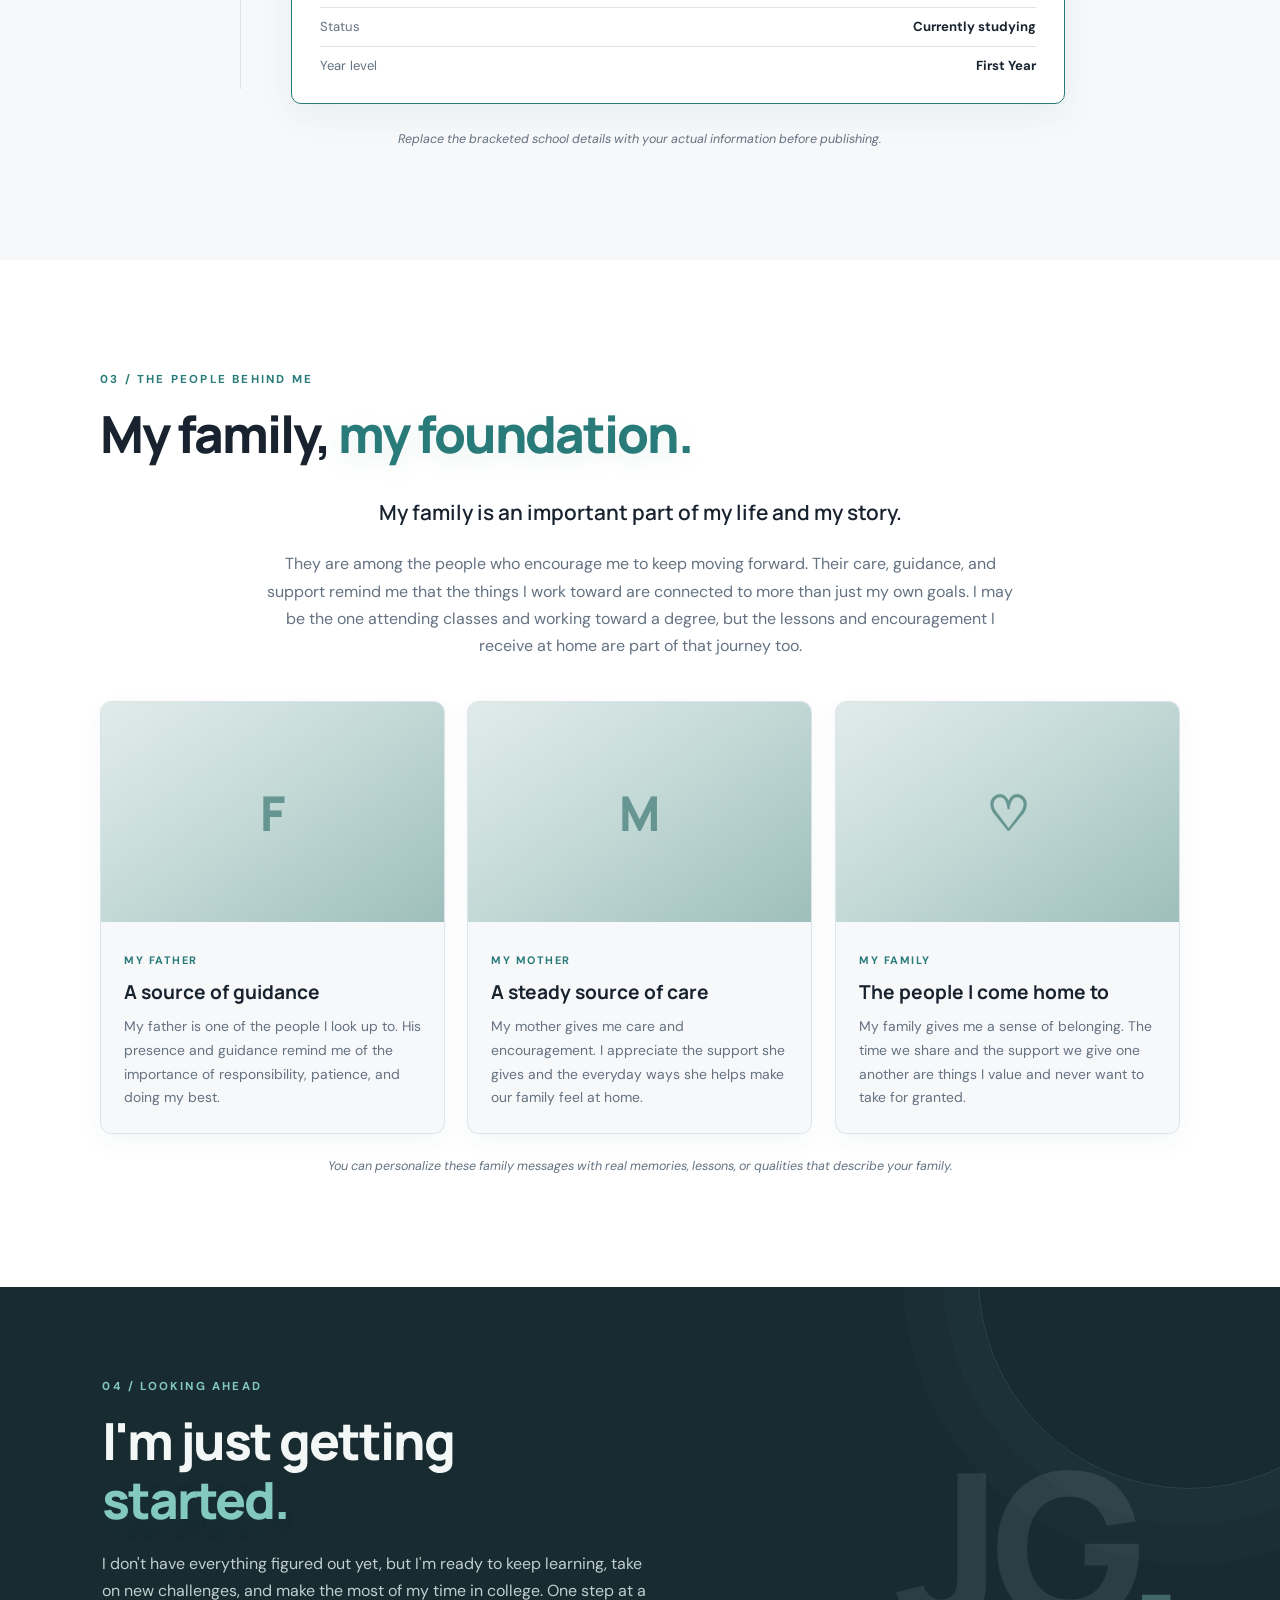
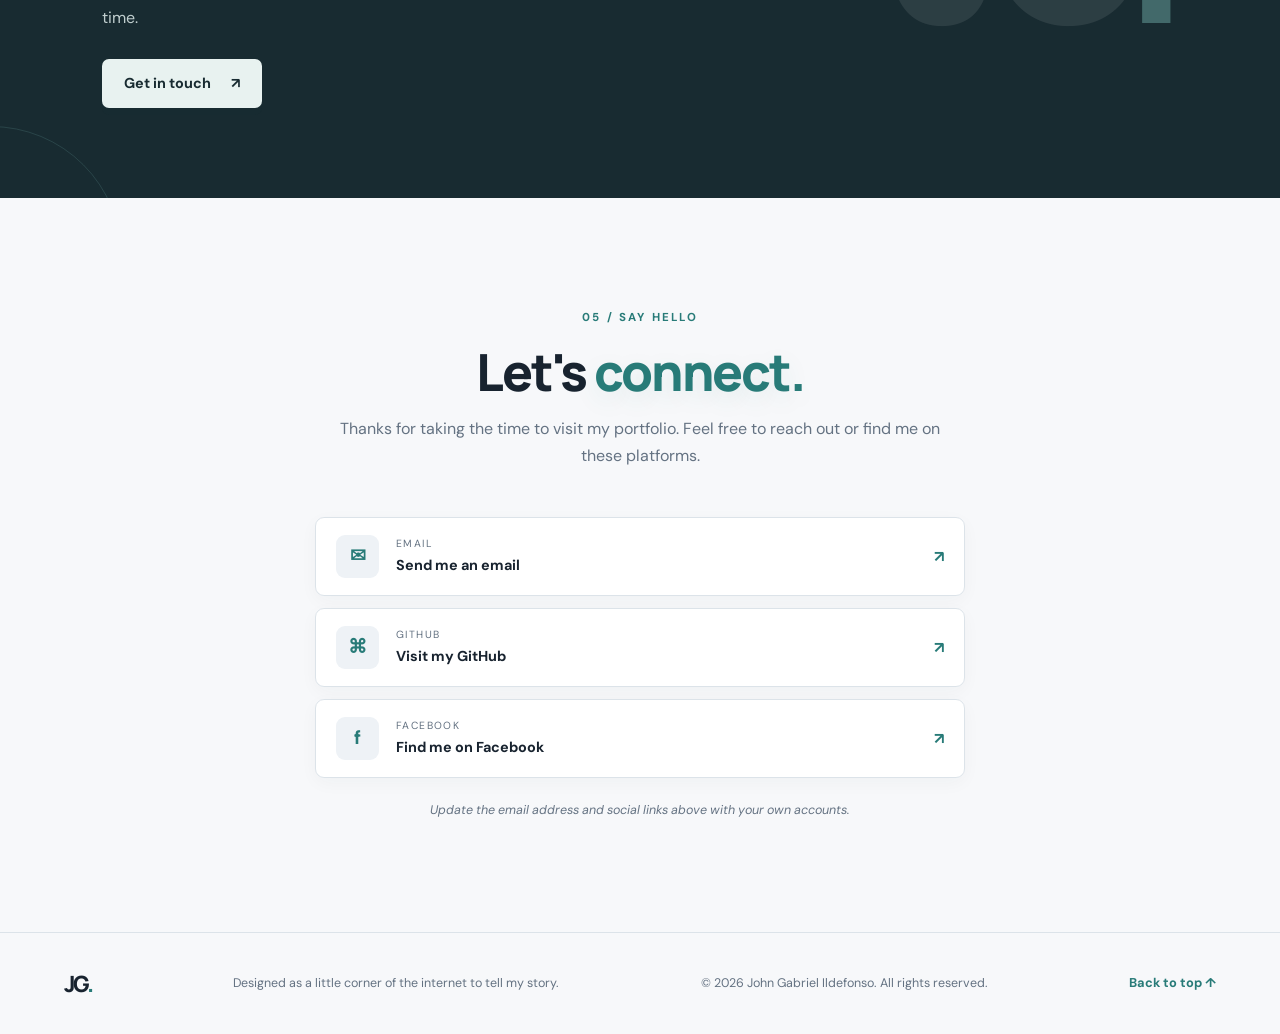
==== commit 35449615: "Add files via upload" ====
--- a/index.html
+++ b/index.html
@@ -1,245 +1,196 @@
 <!DOCTYPE html>
 <html lang="en">
 <head>
-    <meta charset="UTF-8">
-    <meta name="viewport" content="width=device-width, initial-scale=1.0">
-    <title>John Gabriel | Personal Portfolio</title>
-    <link rel="stylesheet" href="style.css">
+  <meta charset="UTF-8">
+  <meta name="viewport" content="width=device-width, initial-scale=1.0">
+  <meta name="description" content="The personal portfolio of John Gabriel Ildefonso, a first-year BS Information Technology student.">
+  <title>John Gabriel Ildefonso | Personal Portfolio</title>
+  <link rel="preconnect" href="https://fonts.googleapis.com">
+  <link rel="preconnect" href="https://fonts.gstatic.com" crossorigin>
+  <link href="https://fonts.googleapis.com/css2?family=DM+Sans:wght@400;500;600;700&family=Manrope:wght@400;500;600;700;800&display=swap" rel="stylesheet">
+  <link rel="stylesheet" href="style.css">
 </head>
 <body>
+  <header class="site-header">
+    <nav class="navbar" aria-label="Main navigation">
+      <a class="logo" href="#home">JG<span>.</span></a>
+      <button class="menu-toggle" id="menuToggle" aria-label="Open navigation" aria-expanded="false" type="button">☰</button>
+      <ul class="nav-links" id="navLinks">
+        <li><a href="#home">Home</a></li>
+        <li><a href="#about">About</a></li>
+        <li><a href="#education">Education</a></li>
+        <li><a href="#family">Family</a></li>
+        <li><a href="#contact">Contact</a></li>
+        <li><button id="themeToggle" class="theme-toggle" type="button" aria-label="Switch to dark mode" title="Switch theme">☾</button></li>
+      </ul>
+    </nav>
+  </header>
 
-    <!-- Navigation -->
-    <header>
-        <nav class="navbar">
-            <a href="#home" class="logo">GabDev<span>.</span></a>
-
-            <ul class="nav-links">
-                <li><a href="#home">Home</a></li>
-                <li><a href="#about">About Me</a></li>
-                <li><a href="#education">Education</a></li>
-                <li><a href="#family">Family</a></li>
-                <li><a href="#contact">Contact</a></li>
-                <li class="theme-toggle-item">
-                    <button id="themeToggle" class="theme-toggle"
-                            aria-label="Switch to dark mode"
-                            title="Switch theme" type="button">
-                        🌙
-                    </button>
-                </li>
-            </ul>
-        </nav>
-    </header>
-    
-
-    <!-- HOME SECTION -->
-<section id="home" class="home">
-    <div class="home-content">
-        <div class="home-text">
-    <span class="welcome-text">WELCOME TO MY PORTFOLIO</span>
-
-    <h1 class="typing-heading">
-        Hello, I'm <br>
-        <span id="typing-name"></span><span class="typing-cursor">|</span>
-    </h1>
-
-    <h2>BS Information Technology Student</h2>
-
-    <p>
-        Welcome to my personal portfolio! I am John Gabriel,
-        an aspiring IT professional passionate about technology,
-        creativity, and continuous learning.
-        This website showcases my personal information,
-        educational background, family, and my journey
-        as an Information Technology student.
-    </p>
-
-    <div class="home-buttons">
-        <a href="#about" class="btn primary-btn">
-            Discover More →
-        </a>
-
-        <a href="#contact" class="btn secondary-btn">
-            Contact Me
-        </a>
-    </div>
-
-    <div class="social-text">
-        Welcome to my personal space!
-    </div>
-</div>
-
-        <div class="home-image">
-    <div class="profile-3d">
-        <div class="profile-ring"></div>
-        <div class="profile-glow"></div>
-
-        <div class="profile-photo">
-            <img src="images/profile.jpg"
-                 alt="John Gabriel Profile Picture">
+  <main>
+    <section class="hero" id="home">
+      <div class="hero-grid">
+        <div class="hero-copy">
+          <p class="eyebrow"><span class="status-dot"></span> FIRST-YEAR BSIT STUDENT</p>
+          <h1>Hi, I'm <span id="typing-name">John Gabriel</span><span class="typing-cursor">|</span></h1>
+          <h2>Learning today. Building for tomorrow.</h2>
+          <p class="hero-description">I'm John Gabriel Ildefonso, a first-year Bachelor of Science in Information Technology student. I'm at the beginning of my journey in tech, learning how computers, software, and the web can turn ideas into something useful.</p>
+          <div class="hero-actions">
+            <a class="button button-primary" href="#about">Get to know me <span>↗</span></a>
+            <a class="button button-outline" href="#contact">Let's connect</a>
+          </div>
+          <div class="hero-note"><span class="note-line"></span> A little about my life, my family, and where I'm headed.</div>
         </div>
-
-        <div class="floating-badge badge-one">
-            <span>💻</span> IT Student
+        <div class="hero-visual">
+          <div class="photo-frame">
+            <div class="photo-placeholder">
+              <img src="images/profile.jpg" alt="Portrait of John Gabriel Ildefonso" onerror="this.style.display='none'; this.parentElement.classList.add('no-photo');">
+              <span class="placeholder-initials">JG</span>
+            </div>
+            <div class="photo-caption"><span class="caption-mark">✳</span><div><strong>John Gabriel Ildefonso</strong><small>Student • Aspiring IT Professional</small></div></div>
+          </div>
+          <div class="orbit orbit-one"></div><div class="orbit orbit-two"></div>
+          <div class="floating-tag tag-top">Curious mind <span>✦</span></div>
+          <div class="floating-tag tag-bottom"><span class="tag-dot"></span> Currently learning</div>
         </div>
-
-        <div class="floating-badge badge-two">
-            <span>✨</span> Future Developer
-        </div>
-    </div>
-</div>
-</section>
-
-    <!-- About Me Section -->
-    <section class="about section" id="about">
-        <h2 class="section-title">About <span>Me</span></h2>
-
-        <div class="about-container">
-            <div class="about-card">
-                <h3>Who Am I?</h3>
-                <p>
-                    I am John Gabriel Ildefonso, a student who is
-                    passionate about learning new things and
-                    improving my knowledge and skills.
-                </p>
-
-                <p>
-                    I enjoy exploring technology, discovering
-                    new opportunities, and challenging myself
-                    to become a better version of who I am.
-                </p>
-            </div>
-
-            <div class="about-card">
-                <h3>Personal Information</h3>
-                <p><strong>Name:</strong> John Gabriel Ildefonso</p>
-                <p><strong>Occupation:</strong> Student</p>
-                <p><strong>Interest:</strong> Technology and Computers</p>
-                <p><strong>Goal:</strong> To become a successful IT professional</p>
-            </div>
-        </div>
+      </div>
+      <a class="scroll-cue" href="#about">SCROLL TO EXPLORE <span>↓</span></a>
     </section>
 
-    <!-- Educational Background -->
-   <section class="education section" id="education">
-
-    <h2 class="section-title">
-        Educational <span>Background</span>
-    </h2>
-
-    <div class="education-container">
-
-        <!-- Elementary -->
-        <div class="education-card">
-            <img src="images/elementary.jpg"
-                 alt="Elementary School"
-                 class="education-picture">
-
-            <div class="year">Elementary</div>
-            <h3>Elementary Education</h3>
-            <p>School Name: Your Elementary School</p>
-            <p>Year Graduated: 20XX</p>
-        </div>
-
-        <!-- Junior High -->
-        <div class="education-card">
-            <img src="images/junior-high.jpg"
-                 alt="Junior High School"
-                 class="education-picture">
-
-            <div class="year">Junior High School</div>
-            <h3>Junior High School</h3>
-            <p>School Name: Your Junior High School</p>
-            <p>Year Graduated: 20XX</p>
-        </div>
-
-        <!-- Senior High -->
-        <div class="education-card">
-            <img src="images/senior-high.jpg"
-                 alt="Senior High School"
-                 class="education-picture">
-
-            <div class="year">Senior High School</div>
-            <h3>Senior High School</h3>
-            <p>School Name: Your Senior High School</p>
-            <p>Year Graduated: 20XX</p>
-        </div>
-
-        <!-- College -->
-        <div class="education-card">
-            <img src="images/college.jpg"
-                 alt="College"
-                 class="education-picture">
-
-            <div class="year">College</div>
-            <h3>College Education</h3>
-            <p>Course: Information Technology</p>
-            <p>Status: Currently Studying</p>
-        </div>
-
-    </div>
-</section>
-   <!-- Family Section -->
-    <section class="family section" id="family">
-        <h2 class="section-title">My <span>Family</span></h2>
-
-        <p class="family-intro">
-            My family is one of the most important parts of my life.
-            They inspire me, support my dreams, and motivate me to
-            work hard toward my goals.
-        </p>
-
-        <div class="family-container">
-
-            <div class="family-card">
-                <img src="images/father.jpg" alt="Father" class="family-picture">
-                <h3>Father</h3>
-                <p>My father is one of my inspirations and guides in life.</p>
-            </div>
-
-            <div class="family-card">
-                <img src="images/mother.jpg" alt="Mother" class="family-picture">
-                <h3>Mother</h3>
-                <p>My mother gives me love, care, and encouragement.</p>
-            </div>
-
-            <div class="family-card">
-                <img src="images/family.jpg" alt="My Family" class="family-picture">
-                <h3>My Family</h3>
-                <p>My family gives me strength and reminds me why I should keep going.</p>
-            </div>
-
-        </div>
+    <section class="section about-section" id="about">
+      <div class="section-heading">
+        <p class="eyebrow">01 / A LITTLE INTRODUCTION</p>
+        <h2>More than a student.<br><span>A person with plans.</span></h2>
+      </div>
+      <div class="about-layout">
+        <article class="about-story">
+          <p class="lead">I'm still figuring things out, learning as I go, and finding out what I'm capable of.</p>
+          <p>As a first-year BSIT student, college is a new chapter for me. I'm getting familiar with the world of information technology and building my understanding one lesson and one project at a time. I know there's a lot more to learn, and that's part of what makes this journey exciting.</p>
+          <p>Outside academics, my personal experiences and the people around me help shape the person I am. I value the support of my family, the lessons I gain from challenges, and the chance to improve through everyday experiences.</p>
+          <p>This portfolio is a small introduction to who I am right now: my background, the people who matter to me, and the direction I hope to take in the future.</p>
+        </article>
+        <aside class="profile-panel">
+          <div class="panel-top"><span>QUICK INTRO</span><span class="panel-icon">↗</span></div>
+          <h3>Getting to know me</h3>
+          <dl class="info-list">
+            <div><dt>Full name</dt><dd>John Gabriel Ildefonso</dd></div>
+            <div><dt>Current role</dt><dd>First-year college student</dd></div>
+            <div><dt>Degree</dt><dd>BS Information Technology</dd></div>
+            <div><dt>Interests</dt><dd>Technology, computers, and learning new skills</dd></div>
+            <div><dt>Personal goal</dt><dd>To grow into a capable and responsible IT professional</dd></div>
+          </dl>
+        </aside>
+      </div>
+      <div class="qualities">
+        <div><span>01</span><strong>Always learning</strong><p>I believe progress comes from staying curious and being willing to learn.</p></div>
+        <div><span>02</span><strong>Open to challenges</strong><p>New experiences help me discover what I can do and where I can improve.</p></div>
+        <div><span>03</span><strong>Focused on growth</strong><p>I want to build useful skills and become someone others can rely on.</p></div>
+      </div>
     </section>
 
-    <!-- Contact Section -->
-    <section class="contact section" id="contact">
-        <h2 class="section-title">Contact <span>Me</span></h2>
-
-        <p class="contact-intro">
-            Thank you for visiting my portfolio!
-            Feel free to connect with me.
-        </p>
-
-        <div class="contact-container">
-            <a href="mailto:your-email@example.com" class="contact-btn">
-                Email Me
-            </a>
-
-            <a href="https://github.com/" target="_blank" class="contact-btn">
-                GitHub
-            </a>
-
-            <a href="https://facebook.com/" target="_blank" class="contact-btn">
-                Facebook
-            </a>
-        </div>
+    <section class="section education-section" id="education">
+      <div class="section-heading centered">
+        <p class="eyebrow">02 / MY ACADEMIC JOURNEY</p>
+        <h2>Where my learning <span>began.</span></h2>
+        <p class="section-subtitle">Every stage has been part of the journey that brought me to college.</p>
+      </div>
+      <div class="timeline">
+        <article class="timeline-item">
+          <div class="timeline-marker">01</div>
+          <div class="timeline-card">
+            <span class="timeline-label">FOUNDATION</span><h3>Elementary Education</h3>
+            <p>This was where I started building the basic knowledge and habits that helped prepare me for the next stages of school.</p>
+            <div class="school-detail"><span>School</span><strong>San Raymundo Elementary School</strong></div>
+            <div class="school-detail"><span>Year graduated</span><strong>2014-2020</strong></div>
+          </div>
+        </article>
+        <article class="timeline-item">
+          <div class="timeline-marker">02</div>
+          <div class="timeline-card">
+            <span class="timeline-label">GROWTH</span><h3>Junior High School</h3>
+            <p>Junior high gave me opportunities to learn new subjects, meet different people, and become more independent as a student.</p>
+            <div class="school-detail"><span>School</span><strong>BNHS/Balungao National High School</strong></div>
+            <div class="school-detail"><span>Year graduated</span><strong>2020-2025</strong></div>
+          </div>
+        </article>
+        <article class="timeline-item">
+          <div class="timeline-marker">03</div>
+          <div class="timeline-card">
+            <span class="timeline-label">PREPARATION</span><h3>Senior High School</h3>
+            <p>Senior high helped me prepare for college and think more carefully about the path I wanted to pursue.</p>
+            <div class="school-detail"><span>School / strand</span><strong>Phinma Upang College Urdaneta</strong></div>
+            <div class="school-detail"><span>Year graduated</span><strong>2025-2026</strong></div>
+          </div>
+        </article>
+        <article class="timeline-item current">
+          <div class="timeline-marker">04</div>
+          <div class="timeline-card">
+            <span class="timeline-label">CURRENT CHAPTER</span><h3>College — BS Information Technology</h3>
+            <p>I'm currently a first-year BSIT student. I'm beginning to explore the foundations of IT, strengthen my problem-solving skills, and discover which areas of technology I want to pursue further.</p>
+            <div class="school-detail"><span>Status</span><strong>Currently studying</strong></div>
+            <div class="school-detail"><span>Year level</span><strong>First Year</strong></div>
+          </div>
+        </article>
+      </div>
+      <p class="edit-reminder">Replace the bracketed school details with your actual information before publishing.</p>
     </section>
 
-    <!-- Footer -->
-    <footer>
-        <p>© 2026 John Gabriel Ildefonso. All Rights Reserved.</p>
-        <a href="#home">Back to Top ↑</a>
-    </footer>
-<script src="script.js"></script>
+    <section class="section family-section" id="family">
+      <div class="section-heading">
+        <p class="eyebrow">03 / THE PEOPLE BEHIND ME</p>
+        <h2>My family, <span>my foundation.</span></h2>
+      </div>
+      <div class="family-intro">
+        <p class="lead">My family is an important part of my life and my story.</p>
+        <p>They are among the people who encourage me to keep moving forward. Their care, guidance, and support remind me that the things I work toward are connected to more than just my own goals. I may be the one attending classes and working toward a degree, but the lessons and encouragement I receive at home are part of that journey too.</p>
+      </div>
+      <div class="family-grid">
+        <article class="family-card">
+          <div class="family-image"><img src="images/father.jpg" alt="Photo of my father" onerror="this.style.display='none'; this.parentElement.classList.add('image-placeholder');"><span>F</span></div>
+          <div class="family-card-copy"><span class="family-role">MY FATHER</span><h3>A source of guidance</h3><p>My father is one of the people I look up to. His presence and guidance remind me of the importance of responsibility, patience, and doing my best.</p></div>
+        </article>
+        <article class="family-card">
+          <div class="family-image"><img src="images/mother.jpg" alt="Photo of my mother" onerror="this.style.display='none'; this.parentElement.classList.add('image-placeholder');"><span>M</span></div>
+          <div class="family-card-copy"><span class="family-role">MY MOTHER</span><h3>A steady source of care</h3><p>My mother gives me care and encouragement. I appreciate the support she gives and the everyday ways she helps make our family feel at home.</p></div>
+        </article>
+        <article class="family-card family-photo-card">
+          <div class="family-image"><img src="images/family.jpg" alt="Photo of my family" onerror="this.style.display='none'; this.parentElement.classList.add('image-placeholder');"><span>♡</span></div>
+          <div class="family-card-copy"><span class="family-role">MY FAMILY</span><h3>The people I come home to</h3><p>My family gives me a sense of belonging. The time we share and the support we give one another are things I value and never want to take for granted.</p></div>
+        </article>
+      </div>
+      <p class="edit-reminder">You can personalize these family messages with real memories, lessons, or qualities that describe your family.</p>
+    </section>
+
+    <section class="closing-section">
+      <div class="closing-content">
+        <p class="eyebrow">04 / LOOKING AHEAD</p>
+        <h2>I'm just getting<br><span>started.</span></h2>
+        <p>I don't have everything figured out yet, but I'm ready to keep learning, take on new challenges, and make the most of my time in college. One step at a time.</p>
+        <a class="button button-light" href="#contact">Get in touch <span>↗</span></a>
+      </div>
+      <div class="closing-mark">JG<span>.</span></div>
+    </section>
+
+    <section class="section contact-section" id="contact">
+      <div class="section-heading centered">
+        <p class="eyebrow">05 / SAY HELLO</p>
+        <h2>Let's <span>connect.</span></h2>
+        <p class="section-subtitle">Thanks for taking the time to visit my portfolio. Feel free to reach out or find me on these platforms.</p>
+      </div>
+      <div class="contact-links">
+        <a href="mailto:your-email@example.com"><span class="contact-symbol">✉</span><span><small>EMAIL</small><strong>Send me an email</strong></span><b>↗</b></a>
+        <a href="https://github.com/" target="_blank" rel="noopener noreferrer"><span class="contact-symbol">⌘</span><span><small>GITHUB</small><strong>Visit my GitHub</strong></span><b>↗</b></a>
+        <a href="https://facebook.com/" target="_blank" rel="noopener noreferrer"><span class="contact-symbol">f</span><span><small>FACEBOOK</small><strong>Find me on Facebook</strong></span><b>↗</b></a>
+      </div>
+      <p class="edit-reminder">Update the email address and social links above with your own accounts.</p>
+    </section>
+  </main>
+
+  <footer class="site-footer">
+    <a class="footer-logo" href="#home">JG<span>.</span></a>
+    <p>Designed as a little corner of the internet to tell my story.</p>
+    <small>© <span id="year"></span> John Gabriel Ildefonso. All rights reserved.</small>
+    <a class="back-top" href="#home">Back to top ↑</a>
+  </footer>
+  <script src="script.js"></script>
 </body>
-</html> +</html>
--- a/style.css
+++ b/style.css
@@ -1,1243 +1,530 @@
-s/* ===== THEME TOGGLE BUTTON ===== */
-
-.theme-toggle {
-    width: 45px;
-    height: 45px;
-    border: none;
-    border-radius: 50%;
-    background: #e0f2fe;
-    color: #2998e8;
-    font-size: 22px;
-    cursor: pointer;
-    transition: 0.3s ease;
-    margin-left: 15px;
-}
-
-.theme-toggle:hover {
-    transform: rotate(20deg) scale(1.1);
-    background: #bfdbfe;
-}
-
-/* ===== DARK THEME ===== */
-
+/* =========================
+   JOHN GABRIEL — PORTFOLIO
+   ========================= */
+:root {
+  --bg: #f7f8fa;
+  --surface: #ffffff;
+  --surface-soft: #eef2f6;
+  --text: #18232f;
+  --muted: #647282;
+  --accent: #287b78;
+  --accent-dark: #1c5e5b;
+  --line: #dce3e9;
+  --header: rgba(247, 248, 250, .88);
+  --shadow: 0 22px 60px rgba(24, 35, 47, .09);
+}
+* { box-sizing: border-box; margin: 0; padding: 0; }
+html { scroll-behavior: smooth; scroll-padding-top: 90px; }
+body { font-family: "DM Sans", sans-serif; background: var(--bg); color: var(--text); line-height: 1.7; overflow-x: hidden; transition: background .3s, color .3s; }
 body.dark-theme {
-    background: #0f172a;
-    color: #f1f5f9;
-    transition: background 0.4s ease, color 0.4s ease;
-}
-
-/* NAVIGATION */
-
-body.dark-theme header {
-    background: rgba(15, 23, 42, 0.95);
-    box-shadow: 0 4px 20px rgba(0, 0, 0, 0.3);
-}
-
-body.dark-theme header nav a {
-    color: #e2e8f0;
-}
-
-body.dark-theme header nav a:hover {
-    color: #38bdf8;
-}
-
-/* HOME SECTION */
-
-body.dark-theme .home {
-    background: linear-gradient(
-        135deg,
-        #0f172a,
-        #172554,
-        #1e293b
-    );
-}
-
-body.dark-theme .home-text h1 {
-    color: #f8fafc;
-}
-
-body.dark-theme .home-text h1 span {
-    color: #38bdf8;
-}
-
-body.dark-theme .home-text h2 {
-    color: #93c5fd;
-}
-
-body.dark-theme .home-text p {
-    color: #cbd5e1;
-}
-
-body.dark-theme .welcome-text {
-    color: #38bdf8;
-}
-
-body.dark-theme .social-text {
-    color: #94a3b8;
-}
-
-/* BUTTONS */
-
-body.dark-theme .primary-btn {
-    background: #2563eb;
-    color: white;
-}
-
-body.dark-theme .primary-btn:hover {
-    background: #1d4ed8;
-}
-
-body.dark-theme .secondary-btn {
-    border-color: #38bdf8;
-    color: #38bdf8;
-}
-
-body.dark-theme .secondary-btn:hover {
-    background: #38bdf8;
-    color: #0f172a;
-}
-
-/* PROFILE IMAGE */
-
-body.dark-theme .image-circle {
-    border-color: #1e293b;
-    box-shadow: 0 15px 40px rgba(56, 189, 248, 0.15);
-}
-
-body.dark-theme .image-decoration {
-    border-color: #38bdf8;
-}
-
-/* SCROLL INDICATOR */
-
-body.dark-theme .home-bottom {
-    color: #38bdf8;
-}
-
-body.dark-theme .scroll-line {
-    background: #38bdf8;
-}
-
-/* GENERAL SECTIONS */
-
-body.dark-theme section:not(.home) {
-    background-color: #0f172a;
-    color: #f1f5f9;
-}
-
-body.dark-theme h1,
-body.dark-theme h2,
-body.dark-theme h3 {
-    color: #f8fafc;
-}
-
-body.dark-theme p {
-    color: #cbd5e1;
-}
-
-/* CARDS */
-
-body.dark-theme .card,
-body.dark-theme .project-card,
-body.dark-theme .education-card,
-body.dark-theme .family-card {
-    background: #1e293b;
-    color: #f1f5f9;
-    border: 1px solid #334155;
-    box-shadow: 0 8px 25px rgba(0, 0, 0, 0.2);
-}
-
-/* CONTACT FORM */
-
-body.dark-theme input,
-body.dark-theme textarea {
-    background: #1e293b;
-    color: white;
-    border: 1px solid #475569;
-}
-
-body.dark-theme input::placeholder,
-body.dark-theme textarea::placeholder {
-    color: #94a3b8;
-}
-
-/* TOGGLE BUTTON IN DARK MODE */
-
-body.dark-theme .theme-toggle {
-    background: #1e293b;
-    color: #facc15;
-}
-
-body.dark-theme .theme-toggle:hover {
-    background: #334155;
-}
-
-/* SMOOTH TRANSITION */
-
-body,
-header,
-section,
-.card,
-.project-card,
-.education-card,
-.family-card,
-input,
-textarea {
-    transition: background-color 0.4s ease,
-                color 0.4s ease,
-                border-color 0.4s ease;
-}
-
-/* GENERAL SETTINGS */
-* {
-    margin: 0;
-    padding: 0;
-    box-sizing: border-box;
-    scroll-behavior: smooth;
-}
-
+  --bg: #111a20; --surface: #19252d; --surface-soft: #202f38;
+  --text: #edf3f4; --muted: #a7b6bd; --accent: #75c5bd;
+  --accent-dark: #9ad9d2; --line: #30414a; --header: rgba(17, 26, 32, .9);
+  --shadow: 0 22px 60px rgba(0, 0, 0, .22);
+}
+a { color: inherit; }
+button { font: inherit; }
+.site-header { position: sticky; top: 0; z-index: 1000; background: var(--header); backdrop-filter: blur(18px); border-bottom: 1px solid var(--line); }
+.navbar { width: min(1160px, 90%); min-height: 76px; margin: auto; display: flex; align-items: center; justify-content: space-between; }
+.logo, .footer-logo { font: 800 1.7rem "Manrope", sans-serif; text-decoration: none; letter-spacing: -2px; }
+.logo span, .footer-logo span, .closing-mark span { color: var(--accent); }
+.nav-links { display: flex; align-items: center; gap: 32px; list-style: none; }
+.nav-links a { color: var(--muted); font-size: .9rem; font-weight: 600; text-decoration: none; transition: color .2s; }
+.nav-links a:hover { color: var(--accent); }
+.theme-toggle, .menu-toggle { width: 40px; height: 40px; border: 1px solid var(--line); border-radius: 50%; color: var(--text); background: var(--surface); cursor: pointer; font-size: 1.2rem; transition: transform .2s, border-color .2s; }
+.theme-toggle:hover { transform: rotate(18deg); border-color: var(--accent); }
+.menu-toggle { display: none; border-radius: 10px; }
+.hero { min-height: 690px; padding: 95px 5% 55px; position: relative; background: radial-gradient(circle at 82% 35%, rgba(40,123,120,.12), transparent 28%), var(--bg); }
+.hero-grid { width: min(1120px, 100%); margin: auto; display: grid; grid-template-columns: 1.08fr .92fr; align-items: center; gap: 60px; }
+.eyebrow { color: var(--accent); font-size: .72rem; font-weight: 700; letter-spacing: 2.2px; }
+.status-dot, .tag-dot { display: inline-block; width: 8px; height: 8px; border-radius: 50%; background: var(--accent); margin-right: 8px; box-shadow: 0 0 0 4px rgba(40,123,120,.12); }
+.hero h1 { font: 800 clamp(2.8rem, 5.5vw, 5rem)/1.08 "Manrope", sans-serif; letter-spacing: -3px; margin: 24px 0 16px; }
+#typing-name { color: var(--accent); }
+.typing-cursor { color: var(--accent); animation: blink .8s steps(2) infinite; font-weight: 400; }
+@keyframes blink { 50% { opacity: 0; } }
+.hero h2 { font: 600 clamp(1.15rem, 2vw, 1.45rem) "Manrope", sans-serif; color: var(--muted); margin-bottom: 22px; }
+.hero-description { color: var(--muted); max-width: 590px; font-size: 1.02rem; }
+.hero-actions { display: flex; flex-wrap: wrap; gap: 13px; margin-top: 32px; }
+.button { min-height: 49px; display: inline-flex; align-items: center; justify-content: center; gap: 20px; padding: 0 22px; border-radius: 7px; text-decoration: none; font-weight: 700; font-size: .9rem; transition: transform .2s, background .2s, border-color .2s; }
+.button:hover { transform: translateY(-3px); }
+.button-primary { background: var(--accent); color: #fff; }
+.button-primary:hover { background: var(--accent-dark); }
+.button-outline { border: 1px solid var(--line); color: var(--text); background: var(--surface); }
+.button-outline:hover { border-color: var(--accent); }
+.hero-note { display: flex; align-items: center; gap: 12px; margin-top: 46px; color: var(--muted); font-size: .82rem; }
+.note-line { width: 32px; height: 1px; background: var(--accent); }
+.hero-visual { position: relative; min-height: 465px; display: grid; place-items: center; }
+.photo-frame { width: min(340px, 80%); padding: 13px; background: var(--surface); border: 1px solid var(--line); border-radius: 170px 170px 18px 18px; box-shadow: var(--shadow); position: relative; z-index: 2; transform: rotate(2deg); }
+.photo-placeholder { height: 390px; border-radius: 160px 160px 10px 10px; overflow: hidden; background: linear-gradient(145deg, #d9e7e5, #a9c9c5); position: relative; display: grid; place-items: center; }
+.photo-placeholder img { width: 100%; height: 100%; object-fit: cover; position: absolute; inset: 0; }
+.placeholder-initials { font: 800 5rem "Manrope", sans-serif; color: rgba(28,94,91,.55); }
+.photo-caption { display: flex; align-items: center; gap: 12px; padding: 16px 8px 7px; }
+.caption-mark { color: var(--accent); font-size: 1.6rem; }
+.photo-caption strong, .photo-caption small { display: block; }
+.photo-caption strong { font-size: .85rem; }
+.photo-caption small { color: var(--muted); font-size: .72rem; }
+.orbit { position: absolute; border: 1px solid rgba(40,123,120,.25); border-radius: 50%; }
+.orbit-one { width: 430px; height: 430px; }
+.orbit-two { width: 500px; height: 500px; border-style: dashed; opacity: .55; }
+.floating-tag { position: absolute; z-index: 3; padding: 11px 16px; border: 1px solid var(--line); border-radius: 8px; background: var(--surface); box-shadow: var(--shadow); font-size: .78rem; font-weight: 700; }
+.tag-top { top: 65px; right: 0; transform: rotate(4deg); }
+.tag-top span { color: var(--accent); margin-left: 8px; }
+.tag-bottom { bottom: 70px; left: 0; transform: rotate(-3deg); }
+.tag-bottom .tag-dot { width: 7px; height: 7px; margin-right: 6px; }
+.scroll-cue { position: absolute; bottom: 25px; left: 50%; transform: translateX(-50%); color: var(--muted); font-size: .65rem; letter-spacing: 2px; text-decoration: none; }
+.scroll-cue span { color: var(--accent); margin-left: 8px; font-size: 1rem; }
+.section { padding: 110px 5%; }
+.section-heading, .about-layout, .qualities, .timeline, .family-grid, .contact-links { width: min(1080px, 100%); margin-left: auto; margin-right: auto; }
+.section-heading { margin-bottom: 48px; }
+.section-heading h2, .closing-content h2 { font: 800 clamp(2.1rem, 4vw, 3.45rem)/1.16 "Manrope", sans-serif; letter-spacing: -2px; margin-top: 14px; }
+.section-heading h2 span, .closing-content h2 span { color: var(--accent); }
+.about-section { background: var(--surface); }
+.about-layout { display: grid; grid-template-columns: 1.25fr .75fr; gap: 75px; align-items: start; }
+.about-story p { color: var(--muted); margin-bottom: 18px; }
+.about-story .lead, .family-intro .lead { color: var(--text); font: 600 1.3rem/1.55 "Manrope", sans-serif; margin-bottom: 22px; }
+.profile-panel { background: var(--surface-soft); border: 1px solid var(--line); border-radius: 12px; padding: 27px; }
+.panel-top { display: flex; justify-content: space-between; color: var(--accent); font-size: .68rem; font-weight: 700; letter-spacing: 1.6px; }
+.panel-icon { font-size: 1.2rem; }
+.profile-panel h3 { font: 700 1.3rem "Manrope", sans-serif; margin: 15px 0 22px; }
+.info-list div { padding: 12px 0; border-top: 1px solid var(--line); }
+.info-list dt { color: var(--muted); font-size: .72rem; }
+.info-list dd { font-size: .9rem; font-weight: 600; overflow-wrap: anywhere; }
+.qualities { display: grid; grid-template-columns: repeat(3, 1fr); gap: 28px; margin-top: 75px; }
+.qualities div { border-top: 2px solid var(--accent); padding-top: 17px; }
+.qualities span { color: var(--accent); font-size: .72rem; font-weight: 700; }
+.qualities strong { display: block; margin: 9px 0 6px; font: 700 1.05rem "Manrope", sans-serif; }
+.qualities p { color: var(--muted); font-size: .88rem; }
+.education-section { background: var(--bg); }
+.centered { text-align: center; }
+.section-subtitle { max-width: 600px; margin: 14px auto 0; color: var(--muted); }
+.timeline { max-width: 850px; position: relative; }
+.timeline::before { content: ""; position: absolute; top: 12px; bottom: 15px; left: 25px; width: 1px; background: var(--line); }
+.timeline-item { position: relative; display: grid; grid-template-columns: 52px 1fr; gap: 24px; margin-bottom: 25px; }
+.timeline-marker { width: 51px; height: 51px; border: 1px solid var(--line); background: var(--surface); color: var(--accent); border-radius: 50%; display: grid; place-items: center; font-weight: 700; font-size: .78rem; z-index: 1; }
+.timeline-card { padding: 25px 28px; background: var(--surface); border: 1px solid var(--line); border-radius: 10px; }
+.timeline-item.current .timeline-card { border-color: var(--accent); box-shadow: 0 10px 35px rgba(40,123,120,.08); }
+.timeline-label, .family-role { color: var(--accent); font-size: .68rem; letter-spacing: 1.5px; font-weight: 700; }
+.timeline-card h3 { font: 700 1.2rem "Manrope", sans-serif; margin: 5px 0 9px; }
+.timeline-card p { color: var(--muted); font-size: .9rem; margin-bottom: 16px; }
+.school-detail { display: flex; justify-content: space-between; gap: 15px; padding-top: 8px; margin-top: 8px; border-top: 1px solid var(--line); font-size: .82rem; }
+.school-detail span { color: var(--muted); }
+.school-detail strong { text-align: right; }
+.edit-reminder { width: min(850px, 100%); margin: 22px auto 0; color: var(--muted); font-size: .78rem; text-align: center; font-style: italic; }
+.family-section { background: var(--surface); }
+.family-intro { max-width: 760px; margin: -15px auto 42px; text-align: center; }
+.family-intro p:not(.lead) { color: var(--muted); }
+.family-grid { display: grid; grid-template-columns: repeat(3, 1fr); gap: 22px; }
+.family-card { background: var(--bg); border: 1px solid var(--line); border-radius: 11px; overflow: hidden; transition: transform .25s, box-shadow .25s; }
+.family-card:hover { transform: translateY(-6px); box-shadow: var(--shadow); }
+.family-image { height: 220px; background: linear-gradient(145deg, #dce9e7, #a9c9c5); position: relative; display: grid; place-items: center; overflow: hidden; }
+.family-image img { width: 100%; height: 100%; object-fit: cover; position: absolute; inset: 0; transition: transform .45s; }
+.family-card:hover .family-image img { transform: scale(1.045); }
+.family-image span { color: rgba(28,94,91,.55); font: 800 3rem "Manrope", sans-serif; }
+.family-card-copy { padding: 23px; }
+.family-card-copy h3 { font: 700 1.2rem "Manrope", sans-serif; margin: 7px 0 10px; }
+.family-card-copy p { color: var(--muted); font-size: .87rem; }
+.closing-section { padding: 90px 8%; background: #182b31; color: #f3f7f6; display: flex; justify-content: center; align-items: center; gap: 50px; overflow: hidden; }
+.closing-content { width: min(850px, 100%); }
+.closing-content .eyebrow { color: #83c9c0; }
+.closing-content h2 span { color: #83c9c0; }
+.closing-content > p:not(.eyebrow) { max-width: 550px; color: #c0cece; margin: 20px 0 28px; }
+.button-light { background: #e8f2f0; color: #182b31; }
+.closing-mark { font: 800 clamp(6rem, 17vw, 13rem)/1 "Manrope", sans-serif; letter-spacing: -12px; color: rgba(255,255,255,.09); }
+.closing-mark span { color: rgba(131,201,192,.4); }
+.contact-section { background: var(--bg); }
+.contact-links { max-width: 650px; display: grid; grid-template-columns: 1fr; gap: 12px; }
+.contact-links a { display: flex; align-items: center; gap: 17px; padding: 17px 20px; background: var(--surface); border: 1px solid var(--line); border-radius: 9px; text-decoration: none; transition: border-color .2s, transform .2s; }
+.contact-links a:hover { border-color: var(--accent); transform: translateX(4px); }
+.contact-symbol { width: 43px; height: 43px; display: grid; place-items: center; border-radius: 9px; background: var(--surface-soft); color: var(--accent); font-size: 1.2rem; font-weight: 700; }
+.contact-links a span:nth-child(2) { flex: 1; }
+.contact-links small, .contact-links strong { display: block; }
+.contact-links small { color: var(--muted); font-size: .65rem; letter-spacing: 1.4px; }
+.contact-links strong { font-size: .9rem; }
+.contact-links b { color: var(--accent); }
+.site-footer { padding: 35px 5%; border-top: 1px solid var(--line); display: flex; align-items: center; justify-content: space-between; gap: 20px; flex-wrap: wrap; }
+.footer-logo { font-size: 1.4rem; }
+.site-footer p, .site-footer small { color: var(--muted); font-size: .78rem; }
+.back-top { color: var(--accent); font-size: .8rem; font-weight: 700; text-decoration: none; }
+.reveal { opacity: 0; transform: translateY(22px); transition: opacity .65s ease, transform .65s ease; }
+.reveal.visible { opacity: 1; transform: translateY(0); }
+@media (max-width: 850px) {
+  .hero-grid { grid-template-columns: 1fr; gap: 20px; }
+  .hero { padding-top: 70px; }
+  .hero-copy { text-align: center; }
+  .hero-description { margin: auto; }
+  .hero-actions, .hero-note { justify-content: center; }
+  .hero-visual { min-height: 440px; }
+  .about-layout { grid-template-columns: 1fr; gap: 35px; }
+  .family-grid { grid-template-columns: 1fr 1fr; }
+  .family-photo-card { grid-column: 1 / -1; }
+  .family-photo-card .family-image { height: 260px; }
+}
+@media (max-width: 620px) {
+  .navbar { min-height: 68px; }
+  .menu-toggle { display: block; }
+  .nav-links { display: none; position: absolute; top: 68px; left: 0; right: 0; padding: 20px 5%; background: var(--surface); border-bottom: 1px solid var(--line); flex-direction: column; gap: 17px; align-items: flex-start; }
+  .nav-links.open { display: flex; }
+  .nav-links li:last-child { align-self: flex-start; }
+  .hero { padding: 58px 6% 70px; }
+  .hero h1 { letter-spacing: -2px; }
+  .hero-visual { min-height: 380px; }
+  .photo-frame { width: 260px; }
+  .photo-placeholder { height: 300px; }
+  .orbit-one { width: 320px; height: 320px; }
+  .orbit-two { width: 360px; height: 360px; }
+  .tag-top { right: -2px; top: 42px; }
+  .tag-bottom { left: -2px; bottom: 40px; }
+  .scroll-cue { white-space: nowrap; }
+  .section { padding: 78px 6%; }
+  .qualities { grid-template-columns: 1fr; gap: 22px; margin-top: 48px; }
+  .timeline-item { grid-template-columns: 40px 1fr; gap: 13px; }
+  .timeline::before { left: 19px; }
+  .timeline-marker { width: 40px; height: 40px; font-size: .7rem; }
+  .timeline-card { padding: 20px 17px; }
+  .school-detail { flex-direction: column; gap: 2px; }
+  .school-detail strong { text-align: left; }
+  .family-grid { grid-template-columns: 1fr; }
+  .family-photo-card { grid-column: auto; }
+  .family-photo-card .family-image, .family-image { height: 230px; }
+  .closing-section { padding: 75px 7%; }
+  .closing-mark { display: none; }
+  .site-footer { justify-content: center; text-align: center; flex-direction: column; }
+}
+@media (prefers-reduced-motion: reduce) {
+  *, *::before, *::after { scroll-behavior: auto !important; animation-duration: .01ms !important; animation-iteration-count: 1 !important; transition-duration: .01ms !important; }
+  .reveal { opacity: 1; transform: none; }
+}
+
+
+/* =========================
+   POLISHED 3D + INTERACTIONS
+   Original portfolio concept and colors preserved.
+   ========================= */
+:root {
+  --depth-shadow: 0 28px 65px rgba(25, 74, 92, .16);
+  --soft-glow: 0 0 0 1px rgba(40, 123, 120, .10), 0 18px 45px rgba(40, 123, 120, .13);
+}
 body {
-    font-family: Arial, Helvetica, sans-serif;
-    background: #193a56;
-    color: #000000;
-}
-
-/* NAVIGATION */
-
-header {
-    background: rgba(255, 255, 255, 0.9);
-    backdrop-filter: blur(15px);
-    box-shadow: 0 4px 20px rgba(0, 0, 0, 0.08);
-    position: sticky;
-    top: 0;
-    z-index: 1000;
-}
-
-header nav a {
-    color: #334155;
-    text-decoration: none;
-    font-weight: 600;
-    transition: 0.3s ease;
-}
-
-header nav a:hover {
-    color: #2998e8;
-}
-
-.logo {
-    color: #2998e8;
-    font-size: 26px;
-    font-weight: 800;
-}
-header {
-    width: 100%;
-    background: #2f6e86;
-    position: sticky;
-    top: 0;
-    z-index: 1000;
-    box-shadow: 0 2px 12px rgba(34, 127, 184, 0.836);
-}
-
-.navbar {
-    max-width: 12500px;
-    margin: auto;
-    padding: 20px 5%;
-    display: flex;
-    justify-content: space-between;
-    align-items: center;
-}
-
-.logo {
-    font-size: 25px;
-    font-weight: bold;
-    color: #e7ebf0;
-    text-decoration: none;
-}
-
-.logo span,
-.section-title span {
-    color: #64b5f6;
-}
-
-.nav-links {
-    display: flex;
-    list-style: none;
-    gap: 30px;
-}
-
+  background-image:
+    radial-gradient(circle at 8% 12%, rgba(106, 183, 207, .08), transparent 25%),
+    radial-gradient(circle at 92% 68%, rgba(40, 123, 120, .06), transparent 28%);
+}
+body.dark-theme {
+  background-image:
+    radial-gradient(circle at 8% 12%, rgba(70, 145, 160, .10), transparent 25%),
+    radial-gradient(circle at 92% 68%, rgba(40, 123, 120, .08), transparent 28%);
+}
+.site-header {
+  transition: background .3s ease, box-shadow .3s ease, border-color .3s ease;
+}
+.site-header.scrolled {
+  box-shadow: 0 8px 30px rgba(20, 48, 60, .08);
+}
 .nav-links a {
-    text-decoration: none;
-    color: #24364b;
-    font-weight: 600;
-    transition: 0.3s;
-}
-
-.nav-links a:hover {
-    color: #3799e8;
-}
-
-/* ===== HOME SECTION ===== */
-
-.home {
-    min-height: 90vh;
-    padding: 100px 10% 80px;
-    display: flex;
-    flex-direction: column;
-    justify-content: center;
-    position: relative;
+  position: relative;
+  padding: 8px 0;
+}
+.nav-links a::after {
+  content: "";
+  position: absolute;
+  left: 0;
+  bottom: 1px;
+  width: 0;
+  height: 2px;
+  border-radius: 10px;
+  background: var(--accent);
+  transition: width .25s ease;
+}
+.nav-links a:hover::after,
+.nav-links a.active::after { width: 100%; }
+
+.hero {
+  isolation: isolate;
+  overflow: hidden;
+}
+.hero::before {
+  content: "";
+  position: absolute;
+  width: 430px;
+  height: 430px;
+  left: -230px;
+  bottom: -260px;
+  border-radius: 50%;
+  border: 1px solid rgba(40,123,120,.13);
+  box-shadow: 0 0 0 35px rgba(40,123,120,.025), 0 0 0 75px rgba(40,123,120,.02);
+  pointer-events: none;
+  z-index: -1;
+}
+.hero-copy > * {
+  animation: heroRise .75s both;
+}
+.hero-copy > *:nth-child(2) { animation-delay: .08s; }
+.hero-copy > *:nth-child(3) { animation-delay: .16s; }
+.hero-copy > *:nth-child(4) { animation-delay: .24s; }
+.hero-copy > *:nth-child(5) { animation-delay: .32s; }
+@keyframes heroRise {
+  from { opacity: 0; transform: translateY(18px); }
+  to { opacity: 1; transform: translateY(0); }
+}
+.hero-visual { perspective: 1100px; }
+.photo-frame {
+  transform-style: preserve-3d;
+  transition: box-shadow .35s ease, border-color .35s ease;
+  box-shadow: 0 25px 55px rgba(20, 65, 75, .14), 0 8px 18px rgba(20, 65, 75, .08);
+  will-change: transform;
+}
+.photo-frame:hover {
+  box-shadow: 0 38px 75px rgba(20, 65, 75, .22), 0 0 0 1px rgba(40,123,120,.18);
+}
+.photo-placeholder {
+  box-shadow: inset 0 0 35px rgba(255,255,255,.15);
+}
+.photo-placeholder img,
+.family-image img {
+  transition: transform .65s cubic-bezier(.2,.8,.2,1), filter .4s ease;
+  will-change: transform;
+}
+.photo-frame:hover .photo-placeholder img {
+  transform: scale(1.055);
+  filter: saturate(1.08);
+}
+.photo-caption {
+  transform: translateZ(24px);
+}
+.orbit-one { animation: orbitPulse 6s ease-in-out infinite; }
+.orbit-two { animation: orbitSpin 38s linear infinite; }
+@keyframes orbitPulse {
+  0%,100% { transform: scale(1); opacity: .75; }
+  50% { transform: scale(1.035); opacity: 1; }
+}
+@keyframes orbitSpin { to { transform: rotate(360deg); } }
+.floating-tag {
+  animation: tagFloat 4.5s ease-in-out infinite;
+  backdrop-filter: blur(12px);
+}
+.tag-bottom { animation-delay: -2.2s; }
+@keyframes tagFloat {
+  0%,100% { translate: 0 0; }
+  50% { translate: 0 -10px; }
+}
+.button, .theme-toggle, .menu-toggle {
+  position: relative;
+  overflow: hidden;
+  transform: translateZ(0);
+}
+.button {
+  box-shadow: 0 7px 0 rgba(17, 54, 60, .06);
+}
+.button:active, .theme-toggle:active, .menu-toggle:active {
+  transform: translateY(2px) scale(.97);
+}
+.button-primary {
+  box-shadow: 0 9px 22px rgba(40,123,120,.20);
+}
+.button-primary:hover {
+  box-shadow: 0 13px 28px rgba(40,123,120,.28);
+}
+.ripple {
+  position: absolute;
+  border-radius: 50%;
+  pointer-events: none;
+  background: rgba(255,255,255,.38);
+  transform: scale(0);
+  animation: rippleOut .65s ease-out forwards;
+}
+@keyframes rippleOut {
+  to { transform: scale(4); opacity: 0; }
+}
+
+/* Tilt-ready cards use the same original layout and content. */
+.profile-panel, .timeline-card, .family-card, .qualities > div,
+.contact-links a {
+  transform-style: preserve-3d;
+  will-change: transform;
+  transition:
+    transform .28s cubic-bezier(.2,.8,.2,1),
+    box-shadow .28s ease,
+    border-color .28s ease,
+    background .3s ease;
+}
+.profile-panel:hover, .timeline-card:hover, .qualities > div:hover {
+  box-shadow: var(--depth-shadow);
+  border-color: rgba(40,123,120,.42);
+}
+.family-card {
+  box-shadow: 0 8px 24px rgba(25, 60, 70, .045);
+}
+.family-card:hover {
+  box-shadow: 0 25px 50px rgba(25, 60, 70, .15);
+  border-color: rgba(40,123,120,.35);
+}
+.family-card:hover .family-image img {
+  transform: scale(1.08);
+  filter: saturate(1.12);
+}
+.family-image::after {
+  content: "";
+  position: absolute;
+  inset: 0;
+  pointer-events: none;
+  background: linear-gradient(145deg, rgba(255,255,255,.15), transparent 45%, rgba(13,55,65,.10));
+  opacity: .7;
+}
+.family-card-copy { position: relative; }
+.family-card-copy h3 { transition: color .25s ease; }
+.family-card:hover .family-card-copy h3 { color: var(--accent); }
+.timeline-marker {
+  box-shadow: 0 7px 18px rgba(25, 70, 80, .08);
+  transition: transform .3s ease, box-shadow .3s ease;
+}
+.timeline-item:hover .timeline-marker {
+  transform: translateY(-4px) scale(1.08);
+  box-shadow: 0 10px 24px rgba(40,123,120,.18);
+}
+.contact-links a {
+  box-shadow: 0 5px 18px rgba(20,50,60,.035);
+}
+.contact-links a:hover {
+  box-shadow: 0 13px 28px rgba(20,50,60,.10);
+}
+.contact-symbol {
+  transition: transform .3s ease, background .3s ease;
+}
+.contact-links a:hover .contact-symbol {
+  transform: rotate(-8deg) scale(1.08);
+  background: rgba(40,123,120,.13);
+}
+.section-heading h2 span,
+.closing-content h2 span {
+  text-shadow: 0 8px 24px rgba(40,123,120,.10);
+}
+.closing-section {
+  position: relative;
+  isolation: isolate;
+}
+.closing-section::before,
+.closing-section::after {
+  content: "";
+  position: absolute;
+  border: 1px solid rgba(131,201,192,.16);
+  border-radius: 50%;
+  pointer-events: none;
+  z-index: -1;
+}
+.closing-section::before {
+  width: 420px; height: 420px; right: -120px; top: -220px;
+  box-shadow: 0 0 0 35px rgba(131,201,192,.025), 0 0 0 75px rgba(131,201,192,.02);
+}
+.closing-section::after {
+  width: 260px; height: 260px; left: -140px; bottom: -190px;
+}
+.reveal {
+  opacity: 0;
+  transform: translateY(28px) scale(.985);
+  transition: opacity .7s ease, transform .7s cubic-bezier(.2,.75,.25,1);
+}
+.reveal.visible {
+  opacity: 1;
+  transform: translateY(0) scale(1);
+}
+.reveal.visible.family-card,
+.reveal.visible.timeline-item,
+.reveal.visible.contact-links a {
+  animation: revealPop .55s cubic-bezier(.2,.8,.2,1) both;
+}
+@keyframes revealPop {
+  from { opacity: 0; transform: translateY(18px) scale(.97); }
+  to { opacity: 1; transform: translateY(0) scale(1); }
+}
+@media (hover: none) {
+  .photo-frame:hover, .family-card:hover, .profile-panel:hover,
+  .timeline-card:hover, .qualities > div:hover, .contact-links a:hover {
+    transform: none;
+  }
+}
+@media (max-width: 850px) {
+  .orbit-two { width: min(500px, 90vw); height: min(500px, 90vw); }
+}
+@media (prefers-reduced-motion: reduce) {
+  .orbit-one, .orbit-two, .floating-tag, .hero-copy > * { animation: none !important; }
+}
+
+/* 3D Profile Image */
+.photo-frame {
+    perspective: 1000px;
+    transition: transform 0.4s ease;
+}
+
+.photo-placeholder {
     overflow: hidden;
-
-    background: linear-gradient(
-        135deg,
-        #e0f2fe,
-        #f0f9ff,
-        #dbeafe
-    );
-}
-
-/* HOME CONTENT */
-
-.home-content {
-    display: flex;
-    align-items: center;
-    justify-content: space-between;
-    gap: 60px;
-    max-width: 1250px;
-    width: 100%;
-    margin: auto;
-}
-
-/* TEXT CONTENT */
-
-.home-text {
-    flex: 1;
-    animation: slideLeft 1s ease forwards;
-}
-
-.welcome-text {
-    color: #2998e8;
-    font-size: 16px;
-    font-weight: 700;
-    letter-spacing: 4px;
-    display: inline-block;
-    margin-bottom: 25px;
-}
-
-.home-text h1 {
-    font-size: clamp(38px, 5vw, 58px);
-    font-weight: 800;
-    color: #111827;
-    margin-bottom: 15px;
-    line-height: 1.2;
-}
-
-.home-text h1 span {
-    color: #2998e8;
-}
-
-.home-text h2 {
-    font-size: 24px;
-    color: #527795;
-    margin-bottom: 25px;
-    font-weight: 600;
-}
-
-.home-text p {
-    max-width: 650px;
-    font-size: 17px;
-    line-height: 1.9;
-    color: #475569;
-    margin-bottom: 30px;
-}
-
-/* BUTTONS */
-
-.home-buttons {
-    display: flex;
-    gap: 15px;
-    flex-wrap: wrap;
-}
-
-.btn {
-    display: inline-flex;
-    align-items: center;
-    gap: 10px;
-    padding: 15px 30px;
-    border-radius: 50px;
-    text-decoration: none;
-    font-size: 16px;
-    font-weight: 700;
-    transition: 0.3s ease;
-}
-
-.primary-btn {
-    background: #2998e8;
-    color: white;
-    box-shadow: 0 8px 20px rgba(41, 152, 232, 0.25);
-}
-
-.primary-btn:hover {
-    background: #1479c4;
-    transform: translateY(-5px);
-    box-shadow: 0 12px 25px rgba(41, 152, 232, 0.35);
-}
-
-.secondary-btn {
-    border: 2px solid #2998e8;
-    color: #2998e8;
-    background: transparent;
-}
-
-.secondary-btn:hover {
-    background: #2998e8;
-    color: white;
-    transform: translateY(-5px);
-}
-
-/* PROFILE IMAGE */
-
-.home-image {
-    flex: 1;
-    display: flex;
-    justify-content: center;
-    align-items: center;
-    position: relative;
-    animation: slideRight 1s ease forwards;
-}
-
-.image-circle {
-    width: 350px;
-    height: 350px;
-    border-radius: 50%;
-    overflow: hidden;
-    border: 10px solid white;
-    box-shadow: 0 15px 40px rgba(41, 152, 232, 0.2);
-    position: relative;
-    z-index: 2;
-}
-
-.image-circle img {
+    border-radius: 25px;
+    transform-style: preserve-3d;
+    transition: all 0.4s ease;
+    box-shadow: 0 15px 40px rgba(0, 220, 210, 0.15);
+}
+
+.photo-placeholder img {
     width: 100%;
     height: 100%;
     object-fit: cover;
-    object-position: center;
-    display: block;
-}
-
-.image-decoration {
-    position: absolute;
-    width: 390px;
-    height: 390px;
-    border: 3px dashed #2998e8;
-    border-radius: 50%;
-    animation: rotate 15s linear infinite;
-}
-
-/* BOTTOM TEXT */
-
-.social-text {
-    margin-top: 35px;
-    color: #64748b;
-    font-size: 14px;
-}
-
-.home-bottom {
-    text-align: center;
-    margin-top: 45px;
-    color: #2998e8;
-    font-size: 11px;
-    font-weight: 700;
-    letter-spacing: 3px;
-}
-
-.scroll-line {
-    width: 2px;
-    height: 35px;
-    background: #2998e8;
-    margin: 12px auto 0;
-}
-
-/* ANIMATIONS */
-
-@keyframes slideLeft {
-    from {
-        opacity: 0;
-        transform: translateX(-60px);
-    }
-    to {
-        opacity: 1;
-        transform: translateX(0);
-    }
-}
-
-@keyframes slideRight {
-    from {
-        opacity: 0;
-        transform: translateX(60px);
-    }
-    to {
-        opacity: 1;
-        transform: translateX(0);
-    }
-}
-
-@keyframes rotate {
-    from {
-        transform: rotate(0deg);
-    }
-    to {
-        transform: rotate(360deg);
-    }
-}
-
-/* RESPONSIVE DESIGN */
-
-@media (max-width: 900px) {
-    .home {
-        padding: 100px 7% 60px;
-    }
-
-    .home-content {
-        flex-direction: column-reverse;
-        text-align: center;
-        gap: 45px;
-    }
-
-    .home-text p {
-        margin-left: auto;
-        margin-right: auto;
-    }
-
-    .home-buttons {
-        justify-content: center;
-    }
-
-    .image-circle {
-        width: 260px;
-        height: 260px;
-    }
-
-    .image-decoration {
-        width: 290px;
-        height: 290px;
-    }
-}
-
-@media (max-width: 480px) {
-    .home-text h1 {
-        font-size: 36px;
-    }
-
-    .home-text h2 {
-        font-size: 19px;
-    }
-
-    .home-text p {
-        font-size: 15px;
-    }
-
-    .image-circle {
-        width: 220px;
-        height: 220px;
-    }
-
-    .image-decoration {
-        width: 245px;
-        height: 245px;
-    }
-}
-/* GENERAL SECTIONS */
-.section {
-    padding: 90px 10%;
-}
-
-.section-title {
-    text-align: center;
-    font-size: 36px;
-    margin-bottom: 50px;
-    color: #244765;
-}
-
-/* ABOUT */
-.about {
-    background: white;
-}
-
-.about-container {
-    display: grid;
-    grid-template-columns: repeat(2, 1fr);
-    gap: 30px;
-}
-
-.about-card {
-    background: #edf7ff;
-    padding: 35px;
-    border-radius: 15px;
-    border-left: 5px solid #64b5f6;
-    transition: 0.3s;
-}
-
-.about-card:hover {
-    transform: translateY(-8px);
-    box-shadow: 0 10px 25px rgba(40, 130, 200, 0.12);
-}
-
-.about-card h3 {
-    margin-bottom: 20px;
-    color: #277fbd;
-    font-size: 22px;
-}
-
-.about-card p {
-    line-height: 1.8;
-    margin-bottom: 12px;
-}
-
-/* EDUCATION */
-.education {
-    background: #f0f8ff;
-}
-
-.education-container {
-    display: grid;
-    grid-template-columns: repeat(2, 1fr);
-    gap: 25px;
-}
-
-.education-card {
-    padding: 30px;
-    background: white;
-    border-radius: 15px;
-    border-bottom: 5px solid #64b5f6;
-    box-shadow: 0 5px 20px rgba(40, 130, 200, 0.07);
-    transition: 0.3s;
-}
-
-.education-card:hover {
-    transform: translateY(-8px);
-}
-
-.year {
-    display: inline-block;
-    background: #d7efff;
-    color: #247fc7;
-    padding: 8px 15px;
-    border-radius: 20px;
-    font-size: 13px;
-    font-weight: bold;
-    margin-bottom: 15px;
-}
-
-.education-card h3 {
-    color: #277fbd;
-    margin-bottom: 15px;
-}
-
-.education-card p {
-    margin-bottom: 10px;
-    line-height: 1.5;
-}
-
-/* FAMILY */
-.family {
-    background: white;
-}
-
-.family-intro,
-.contact-intro {
-    text-align: center;
-    max-width: 700px;
-    margin: -20px auto 40px;
-    line-height: 1.8;
-}
-
-.family-container {
-    display: grid;
-    grid-template-columns: repeat(3, 1fr);
-    gap: 25px;
-}
-
-.family-card {
-    text-align: center;
-    padding: 35px 25px;
-    border-radius: 15px;
-    background: #edf7ff;
-    transition: 0.3s;
-}
-
-.family-card:hover {
-    transform: translateY(-8px);
-    background: #dff1ff;
-}
-
-.family-icon {
-    font-size: 50px;
-    margin-bottom: 20px;
-}
-
-.family-card h3 {
-    color: #277fbd;
-    margin-bottom: 15px;
-}
-
-.family-card p {
-    line-height: 1.7;
-}
-
-/* CONTACT */
-.contact {
-    background: #e5f4ff;
-    text-align: center;
-}
-
-.contact-container {
-    display: flex;
-    justify-content: center;
-    gap: 20px;
-    flex-wrap: wrap;
-}
-
-.contact-btn {
-    padding: 14px 30px;
-    background: #3799e8;
-    color: white;
-    border-radius: 30px;
-    text-decoration: none;
-    font-weight: bold;
-    transition: 0.3s;
-}
-
-.contact-btn:hover {
-    background: #176db5;
-    transform: translateY(-5px);
-}
-
-/* FOOTER */
-footer {
-    background: #193c5a;
-    color: white;
-    text-align: center;
-    padding: 25px;
-    line-height: 2;
-}
-
-footer a {
-    color: #8dceff;
-    text-decoration: none;
-}
-
-/* ANIMATIONS */
-@keyframes slideLeft {
-    from {
-        opacity: 0;
-        transform: translateX(-50px);
-    }
-
-    to {
-        opacity: 1;
-        transform: translateX(0);
-    }
-}
-
-@keyframes slideRight {
-    from {
-        opacity: 0;
-        transform: translateX(50px);
-    }
-
-    to {
-        opacity: 1;
-        transform: translateX(0);
-    }
-}
-
-/* RESPONSIVE DESIGN */
-@media (max-width: 768px) {
-    .navbar {
-        flex-direction: column;
-        gap: 20px;
-    }
-
-    .nav-links {
-        gap: 15px;
-        flex-wrap: wrap;
-        justify-content: center;
-    }
-
-    .home {
-        flex-direction: column-reverse;
-        text-align: center;
-        padding: 60px 7%;
-    }
-
-    .home-content h1 {
-        font-size: 36px;
-    }
-
-    .profile-circle {
-        width: 220px;
-        height: 220px;
-    }
-
-    .profile-circle span {
-        font-size: 65px;
-    }
-
-    .about-container,
-    .education-container,
-    .family-container {
-        grid-template-columns: 1fr;
-    }
-
-    .section {
-        padding: 65px 7%;
-    }
-
-    .section-title {
-        font-size: 29px;
-    }
-}
-
-@media (max-width: 400px) {
-    .nav-links {
-        gap: 10px;
-        font-size: 13px;
-    }
-
-    .home-content h1 {
-        font-size: 30px;
-    }
-}
-
-/* ===== TYPING ANIMATION ===== */
-
-.typing-heading {
-    line-height: 1.2;
-    min-height: 2.4em;
-}
-
-#typing-name {
-    color: #38bdf8;
-    display: inline-block;
-}
-
-.typing-cursor {
-    color: #38bdf8;
-    font-weight: 300;
-    animation: blinkCursor 0.7s infinite;
-}
-
-@keyframes blinkCursor {
-    0%, 49% {
-        opacity: 1;
-    }
-
-    50%, 100% {
-        opacity: 0;
-    }
-}
-
-/* ===== 3D PROFILE IMAGE ===== */
-
-.home-image {
-    perspective: 1000px;
-}
-
-.profile-3d {
-    width: 390px;
-    height: 390px;
-    position: relative;
-    display: flex;
-    align-items: center;
-    justify-content: center;
-    transform-style: preserve-3d;
-    animation: floatProfile 4s ease-in-out infinite;
-    transition: transform 0.3s ease;
-}
-
-/* PROFILE PHOTO */
-
-.profile-photo {
-    width: 330px;
-    height: 330px;
-    border-radius: 50%;
+    transition: transform 0.5s ease,
+                filter 0.5s ease;
+}
+
+/* Keep the profile image properly clipped */
+.photo-frame {
+    perspective: none;
+    overflow: visible;
+}
+
+.photo-placeholder {
     overflow: hidden;
     position: relative;
-    z-index: 3;
-    border: 8px solid rgba(56, 189, 248, 0.3);
-    box-shadow:
-        0 20px 50px rgba(0, 0, 0, 0.3),
-        0 0 35px rgba(56, 189, 248, 0.25);
-    transform: translateZ(35px);
-}
-
-.profile-photo img {
+    border-radius: 160px 160px 10px 10px;
+    transform: none;
+}
+
+.photo-placeholder img {
     width: 100%;
     height: 100%;
     object-fit: cover;
-    object-position: center;
-    display: block;
-}
-
-/* ROTATING RING */
-
-.profile-ring {
+    object-position: center top;
     position: absolute;
-    width: 370px;
-    height: 370px;
-    border: 3px dashed #38bdf8;
-    border-radius: 50%;
-    animation: rotateRing 12s linear infinite;
-    z-index: 2;
-}
-
-/* BLUE GLOW */
-
-.profile-glow {
-    position: absolute;
-    width: 300px;
-    height: 300px;
-    background: #38bdf8;
-    border-radius: 50%;
-    filter: blur(90px);
-    opacity: 0.25;
-    z-index: 1;
-}
-
-/* FLOATING ANIMATION */
-
-@keyframes floatProfile {
-    0%, 100% {
-        transform: translateY(0px) rotateX(0deg);
+    inset: 0;
+    cursor: pointer;
+    transition: filter 0.3s ease;
+    transform: none;
+}
+
+/* Smooth click animation */
+@keyframes photoClick {
+    0% {
+        transform: scale(1);
+        filter: brightness(1);
     }
 
-    50% {
-        transform: translateY(-15px) rotateX(3deg);
+    45% {
+        transform: scale(1.12);
+        filter: brightness(1.15);
     }
-}
-
-/* RING ROTATION */
-
-@keyframes rotateRing {
-    from {
-        transform: rotate(0deg);
+
+    100% {
+        transform: scale(1);
+        filter: brightness(1);
     }
-
-    to {
-        transform: rotate(360deg);
-    }
-}
-
-/* FLOATING BADGES */
-
-.floating-badge {
-    position: absolute;
-    z-index: 5;
-    padding: 12px 18px;
-    border-radius: 15px;
-    background: rgba(255, 255, 255, 0.9);
-    color: #1e293b;
-    font-size: 14px;
-    font-weight: 700;
-    box-shadow: 0 10px 30px rgba(0, 0, 0, 0.2);
-    backdrop-filter: blur(10px);
-}
-
-.badge-one {
-    top: 45px;
-    right: -20px;
-    animation: badgeFloat 3s ease-in-out infinite;
-}
-
-.badge-two {
-    bottom: 45px;
-    left: -30px;
-    animation: badgeFloat 3s ease-in-out infinite 1s;
-}
-
-@keyframes badgeFloat {
-    0%, 100% {
-        transform: translateY(0);
-    }
-
-    50% {
-        transform: translateY(-12px);
-    }
-}
-
-/* HOVER 3D EFFECT */
-
-.profile-3d:hover {
-    animation-play-state: paused;
-    transform: scale(1.04) rotateY(-8deg) rotateX(5deg);
-}
-
-.profile-3d:hover .profile-photo {
-    box-shadow:
-        0 25px 60px rgba(0, 0, 0, 0.4),
-        0 0 50px rgba(56, 189, 248, 0.5);
-}
-
-/* DARK MODE */
-
-body.dark-theme .floating-badge {
-    background: #1e293b;
-    color: #f8fafc;
-    border: 1px solid #334155;
-}
-
-/* LIGHT MODE */
-
-body:not(.dark-theme) .profile-photo {
-    border-color: white;
-}
-
-body:not(.dark-theme) .floating-badge {
-    background: white;
-    color: #1e40af;
-}
-
-/* MOBILE RESPONSIVENESS */
-
-@media (max-width: 900px) {
-    .profile-3d {
-        width: 290px;
-        height: 290px;
-    }
-
-    .profile-photo {
-        width: 240px;
-        height: 240px;
-    }
-
-    .profile-ring {
-        width: 275px;
-        height: 275px;
-    }
-
-    .badge-one {
-        right: -10px;
-    }
-
-    .badge-two {
-        left: -10px;
-    }
-}
-
-@media (max-width: 480px) {
-    .profile-3d {
-        width: 250px;
-        height: 250px;
-    }
-
-    .profile-photo {
-        width: 205px;
-        height: 205px;
-    }
-
-    .profile-ring {
-        width: 235px;
-        height: 235px;
-    }
-
-    .floating-badge {
-        font-size: 11px;
-        padding: 9px 12px;
-    }
-}
-
-/* ===== FIX ABOUT ME DARK MODE ===== */
-
-body.dark-theme #about {
-    background: #0f172a !important;
-    color: #f8fafc !important;
-}
-
-/* About Me Cards */
-
-body.dark-theme #about .card,
-body.dark-theme #about .about-card,
-body.dark-theme #about .info-card,
-body.dark-theme #about .about-box,
-body.dark-theme #about .about-content > div {
-    background: #1e293b !important;
-    color: #e2e8f0 !important;
-    border: 1px solid #334155;
-    box-shadow: 0 10px 30px rgba(0, 0, 0, 0.25);
-}
-
-/* Card Headings */
-
-body.dark-theme #about h1,
-body.dark-theme #about h2,
-body.dark-theme #about h3,
-body.dark-theme #about h4 {
-    color: #38bdf8 !important;
-}
-
-/* Card Paragraphs */
-
-body.dark-theme #about p,
-body.dark-theme #about span,
-body.dark-theme #about li {
-    color: #cbd5e1 !important;
-}
-
-/* Bold Labels */
-
-body.dark-theme #about strong,
-body.dark-theme #about b {
-    color: #7dd3fc !important;
-}
-
-/* Hover Effect */
-
-body.dark-theme #about .card:hover,
-body.dark-theme #about .about-card:hover,
-body.dark-theme #about .info-card:hover,
-body.dark-theme #about .about-content > div:hover {
-    transform: translateY(-5px);
-    border-color: #38bdf8;
-    box-shadow: 0 15px 35px rgba(56, 189, 248, 0.12);
-}
-
-/* ===== ALL SECTIONS DARK MODE FIX ===== */
-
-body.dark-theme #education .card,
-body.dark-theme #family .card,
-body.dark-theme #contact .card,
-body.dark-theme #education .education-card,
-body.dark-theme #family .family-card {
-    background: #1e293b !important;
-    color: #f1f5f9 !important;
-    border-color: #334155;
-}
-
-body.dark-theme #education h2,
-body.dark-theme #family h2,
-body.dark-theme #contact h2 {
-    color: #38bdf8;
-}
-
-body.dark-theme #education p,
-body.dark-theme #family p,
-body.dark-theme #contact p {
-    color: #cbd5e1;
-}   
-
-/* ===== FINAL LAYOUT OVERRIDES ===== */
-/* These overrides resolve conflicting earlier declarations without
-   removing the original theme or animation styling. */
-
-html {
-    scroll-behavior: smooth;
-    scroll-padding-top: 90px;
-}
-
-body {
-    width: 100%;
-    min-width: 320px;
-    overflow-x: hidden;
-}
-
-header {
-    width: 100%;
-}
-
-.navbar {
-    width: 100%;
-    max-width: 1250px;
-    margin: 0 auto;
-}
-
-.nav-links {
-    align-items: center;
-}
-
-.theme-toggle-item {
-    display: flex;
-    align-items: center;
-    list-style: none;
-}
-
-.home-content {
-    width: 100%;
-    max-width: 1250px;
-}
-
-.home-text,
-.home-image {
-    min-width: 0;
-}
-
-#home,
-#about,
-#education,
-#family,
-#contact {
-    scroll-margin-top: 90px;
-}
-
-.education-picture {
-    display: block;
-    width: 100%;
-    height: 190px;
-    margin-bottom: 20px;
-    object-fit: cover;
-    border-radius: 10px;
-}
-
-.family-picture {
-    display: block;
-    width: 100%;
-    height: 190px;
-    margin-bottom: 20px;
-    object-fit: cover;
-    border-radius: 10px;
-}
-
-@media (max-width: 900px) {
-    .home-content {
-        flex-direction: column-reverse;
-        text-align: center;
-    }
-
-    .home-text p {
-        margin-left: auto;
-        margin-right: auto;
-    }
-
-    .home-buttons {
-        justify-content: center;
-    }
-}
-
-@media (max-width: 768px) {
-    .navbar {
-        flex-direction: column;
-        gap: 16px;
-    }
-
-    .nav-links {
-        flex-wrap: wrap;
-        justify-content: center;
-        gap: 15px;
-    }
-
-    .about-container,
-    .education-container,
-    .family-container {
-        grid-template-columns: 1fr;
-    }
-}
-
-@media (prefers-reduced-motion: reduce) {
-    *,
-    *::before,
-    *::after {
-        scroll-behavior: auto !important;
-        animation-duration: 0.01ms !important;
-        animation-iteration-count: 1 !important;
-        transition-duration: 0.01ms !important;
-    }
-}
+}
+
+.photo-placeholder img.photo-clicked {
+    animation: photoClick 0.55s ease;
+}
+
+/* Gentle hover glow without rotating the image */
+.photo-frame:hover {
+    box-shadow: 0 15px 45px rgba(94, 190, 180, 0.25);
+    transition: box-shadow 0.3s ease;
+}
+
+.photo-placeholder img:focus-visible {
+    outline: 3px solid var(--accent);
+    outline-offset: -4px;
+}
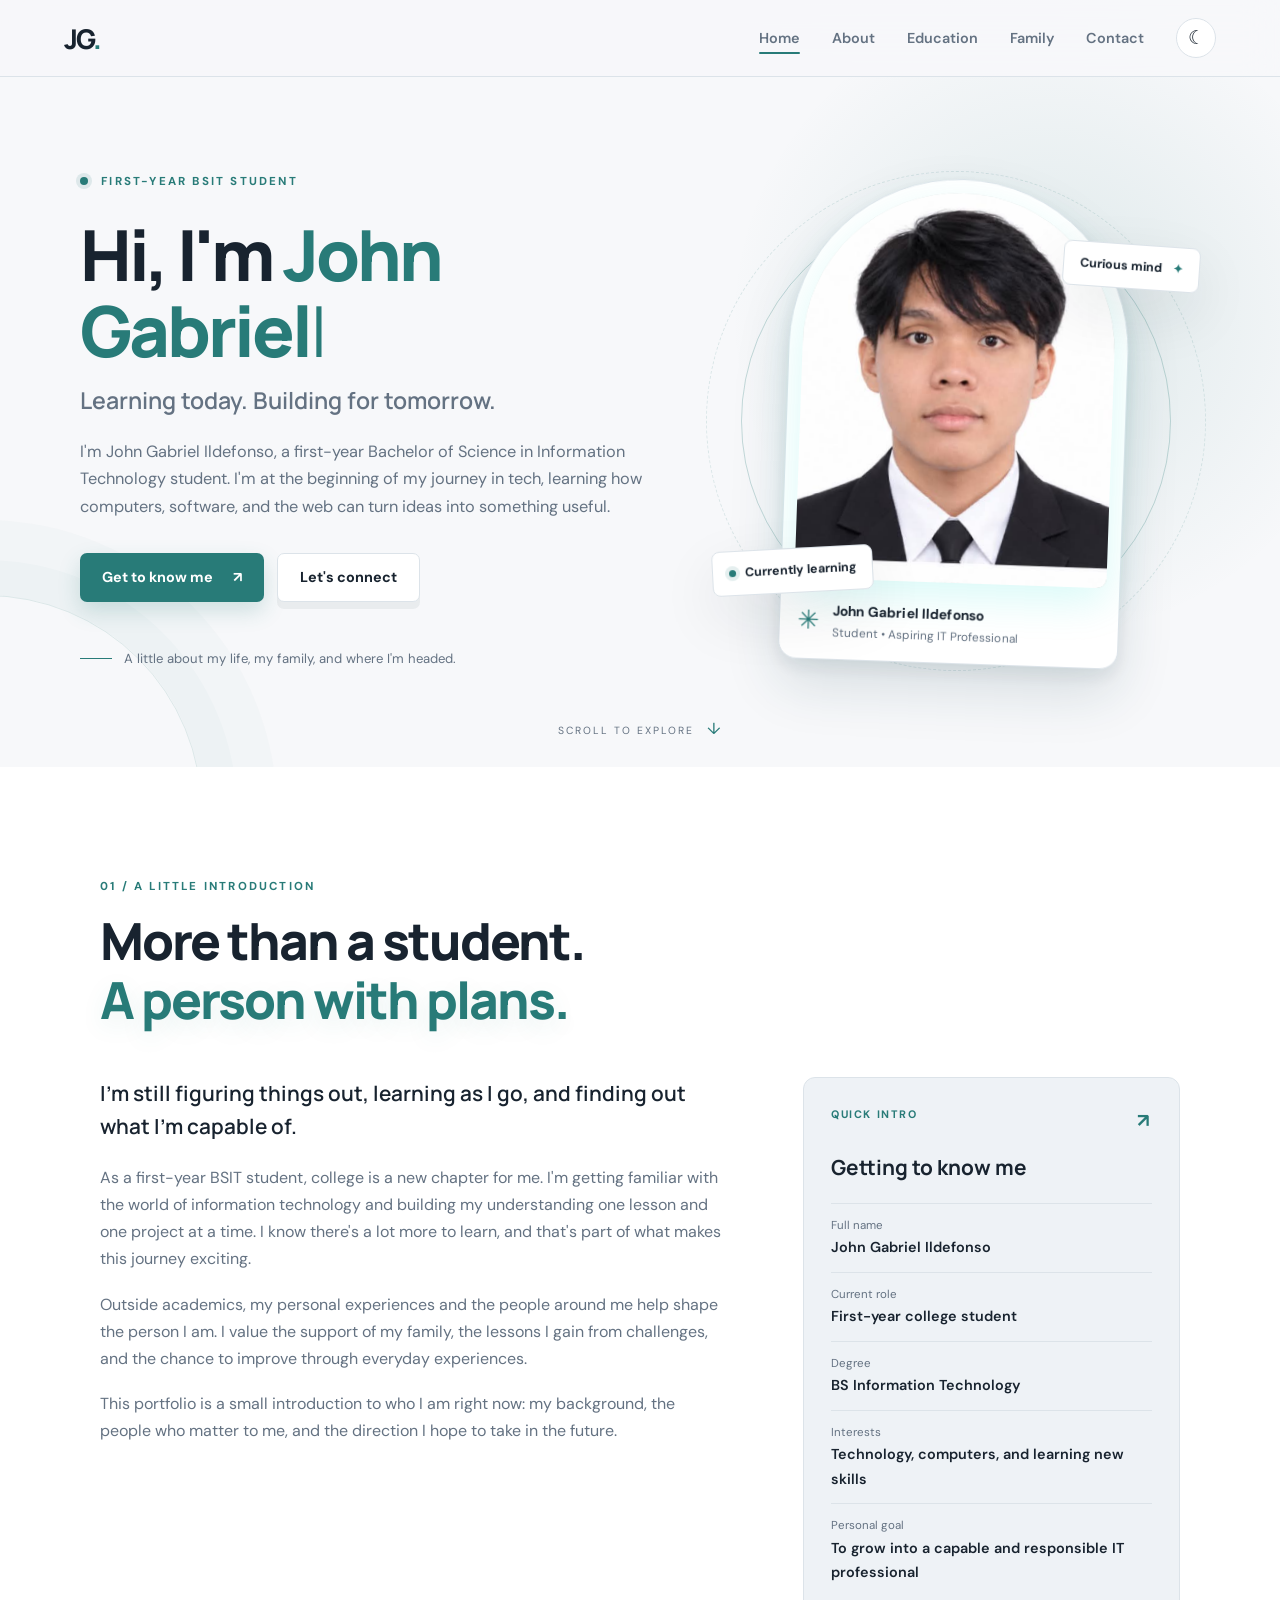
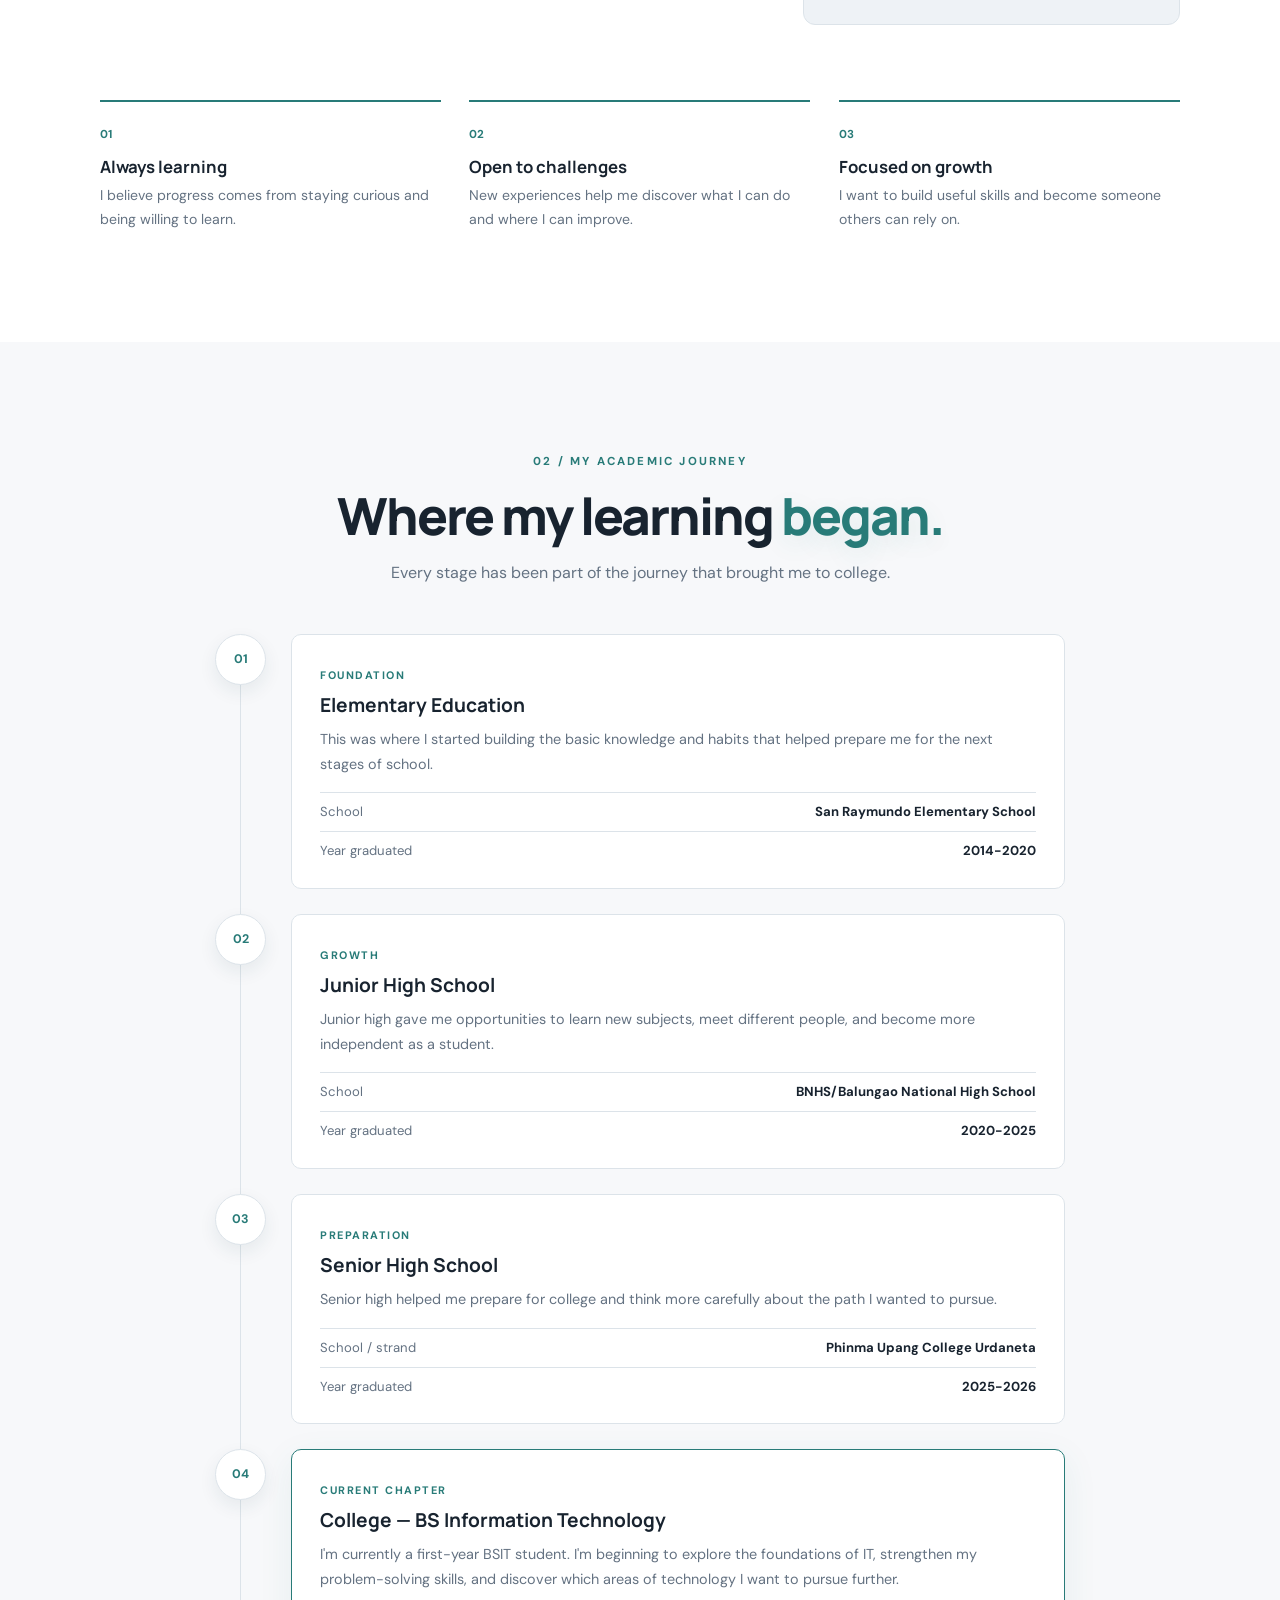
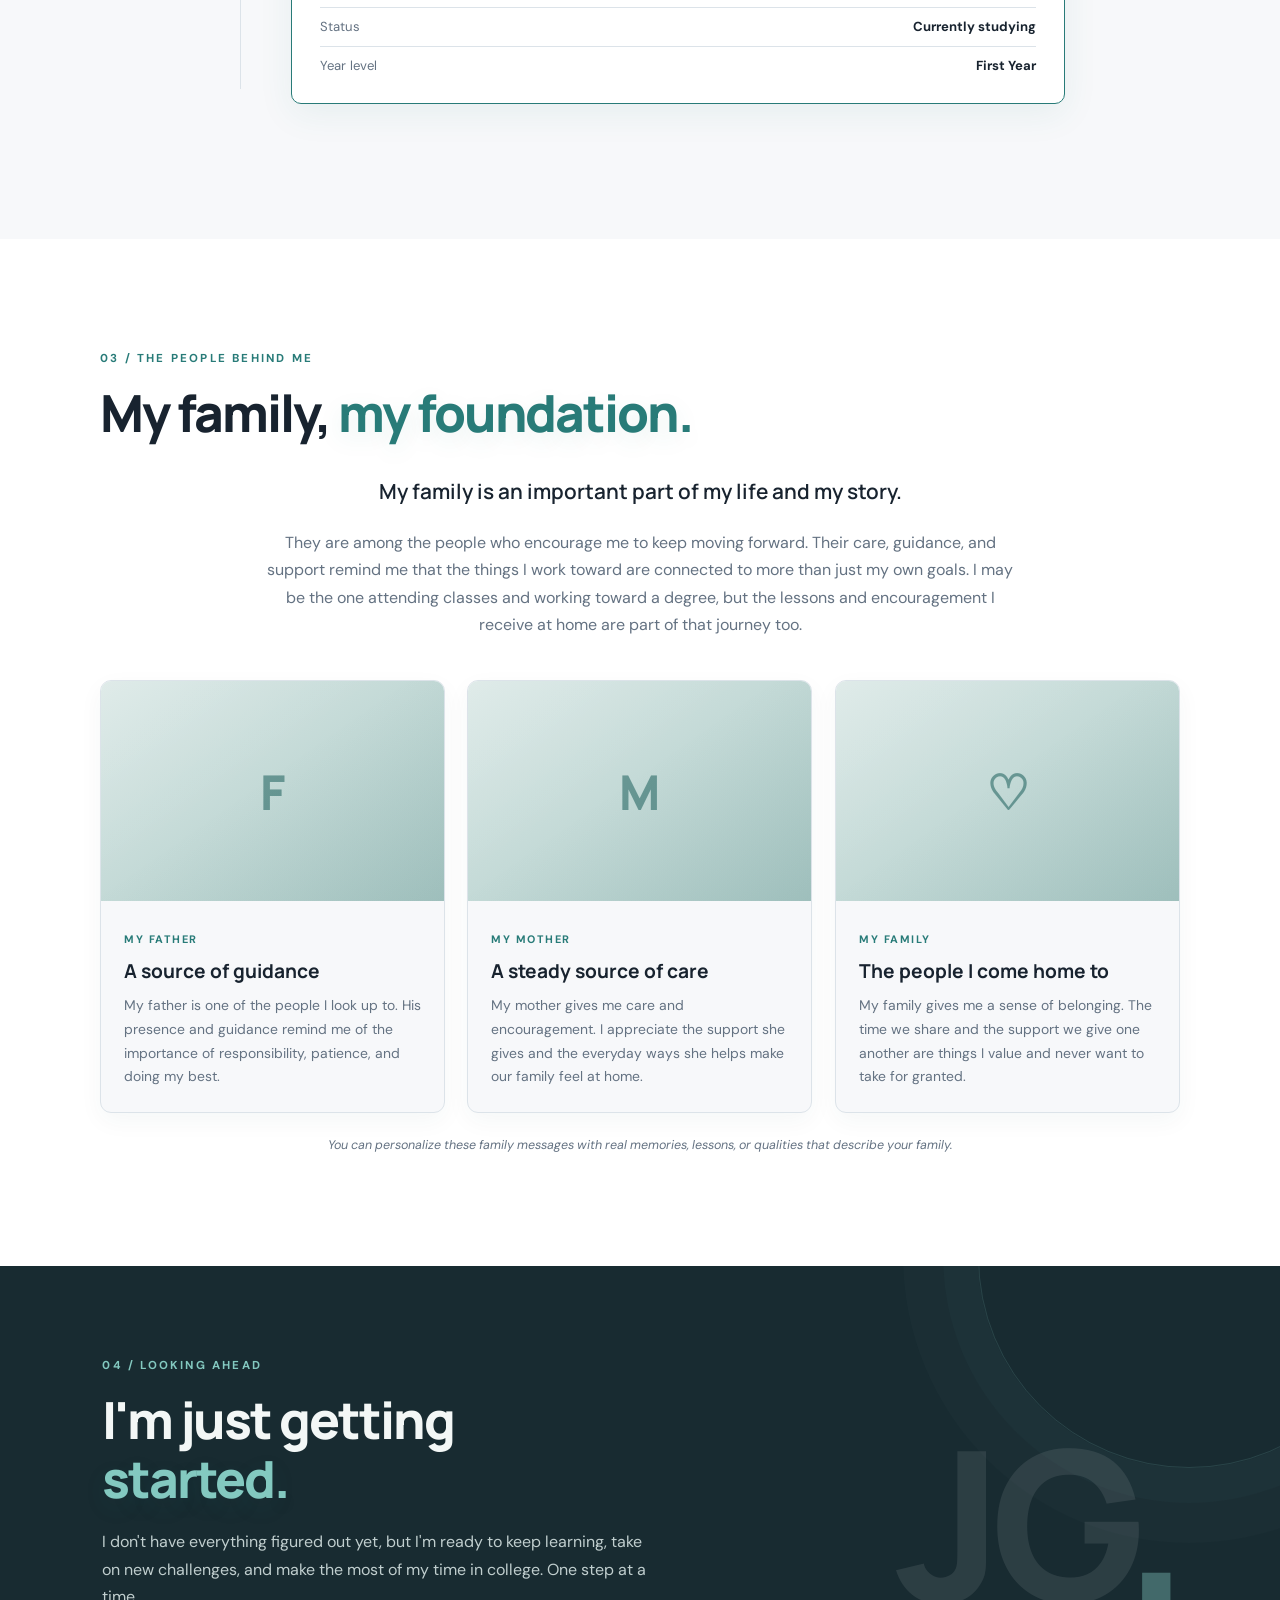
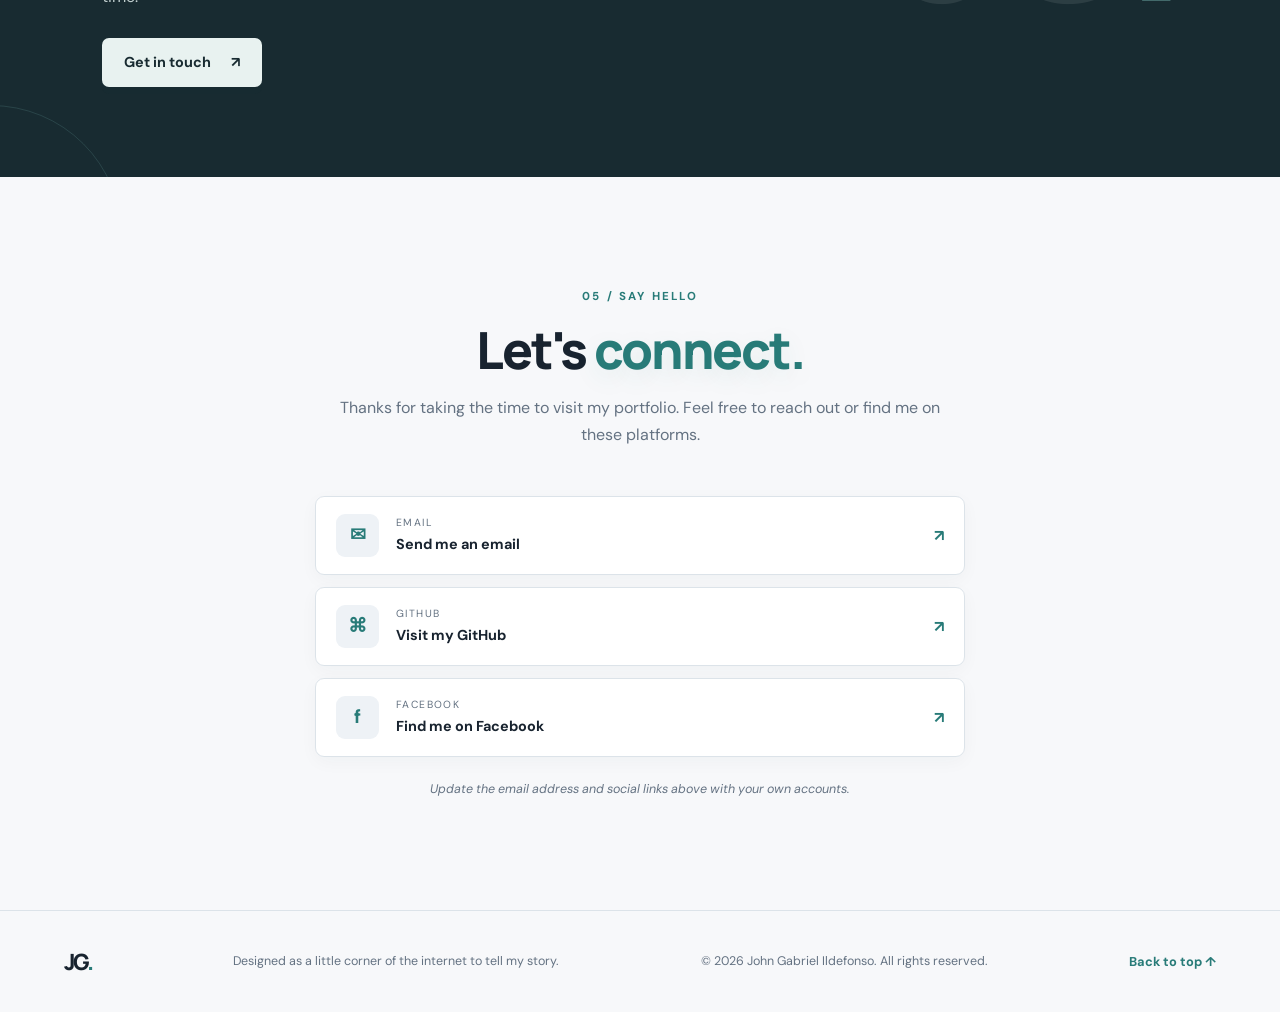
==== commit 6118cba6: "Add files via upload" ====
--- a/index.html
+++ b/index.html
@@ -131,7 +131,7 @@
           </div>
         </article>
       </div>
-      <p class="edit-reminder">Replace the bracketed school details with your actual information before publishing.</p>
+     
     </section>
 
     <section class="section family-section" id="family">
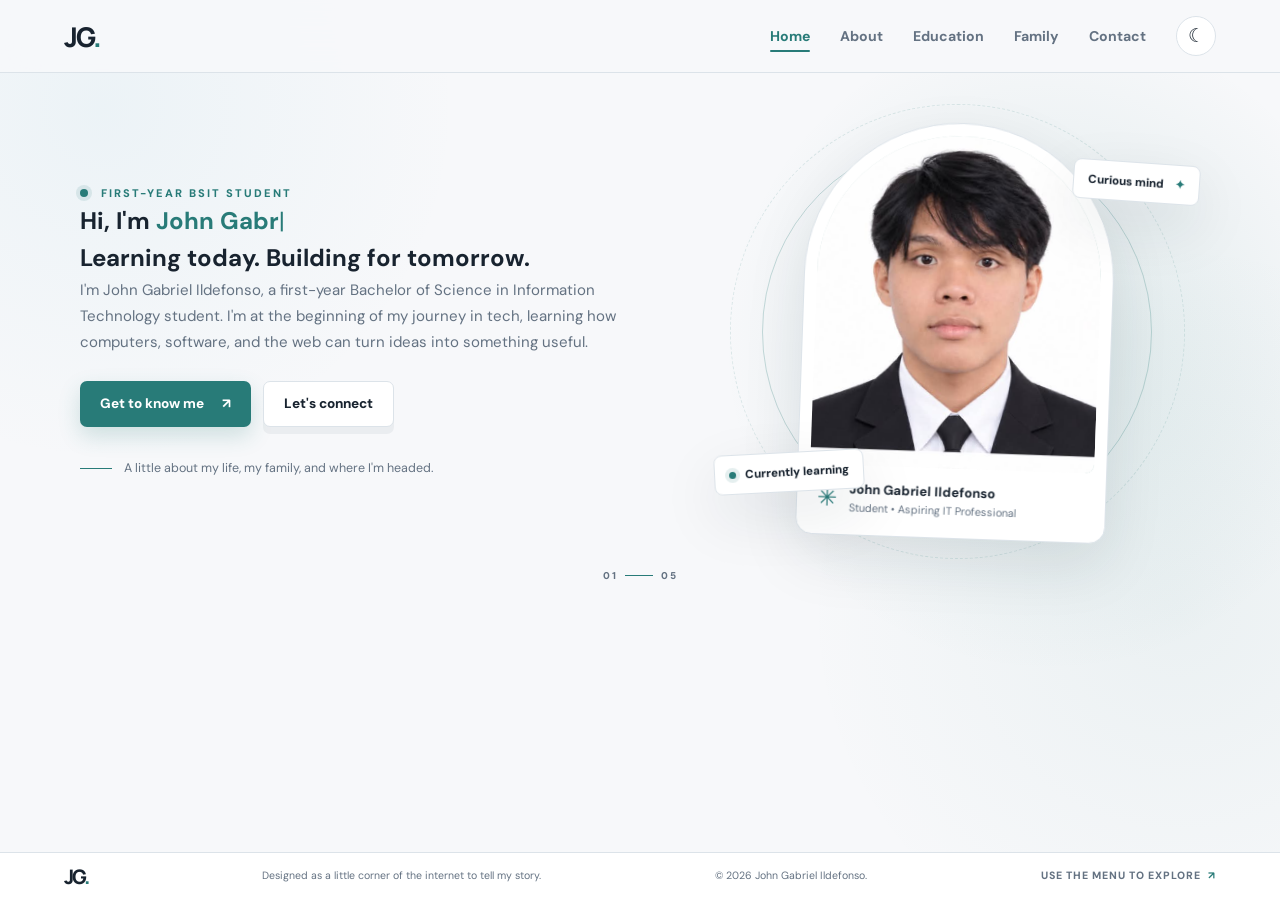
==== commit 0081ebc7: "Add files via upload" ====
--- a/index.html
+++ b/index.html
@@ -4,193 +4,67 @@
   <meta charset="UTF-8">
   <meta name="viewport" content="width=device-width, initial-scale=1.0">
   <meta name="description" content="The personal portfolio of John Gabriel Ildefonso, a first-year BS Information Technology student.">
-  <title>John Gabriel Ildefonso | Personal Portfolio</title>
+  <title>John Gabriel Ildefonso | Home</title>
   <link rel="preconnect" href="https://fonts.googleapis.com">
   <link rel="preconnect" href="https://fonts.gstatic.com" crossorigin>
   <link href="https://fonts.googleapis.com/css2?family=DM+Sans:wght@400;500;600;700&family=Manrope:wght@400;500;600;700;800&display=swap" rel="stylesheet">
-  <link rel="stylesheet" href="style.css">
+  <link rel="stylesheet" href="css/style.css">
+  <script src="js/script.js" defer></script>
 </head>
-<body>
-  <header class="site-header">
-    <nav class="navbar" aria-label="Main navigation">
-      <a class="logo" href="#home">JG<span>.</span></a>
-      <button class="menu-toggle" id="menuToggle" aria-label="Open navigation" aria-expanded="false" type="button">☰</button>
-      <ul class="nav-links" id="navLinks">
-        <li><a href="#home">Home</a></li>
-        <li><a href="#about">About</a></li>
-        <li><a href="#education">Education</a></li>
-        <li><a href="#family">Family</a></li>
-        <li><a href="#contact">Contact</a></li>
-        <li><button id="themeToggle" class="theme-toggle" type="button" aria-label="Switch to dark mode" title="Switch theme">☾</button></li>
-      </ul>
-    </nav>
-  </header>
+<body data-page="home">
+  <div class="site-shell">
+    <header class="site-header">
+      <nav class="navbar" aria-label="Main navigation">
+        <a class="logo" href="index.html" data-nav>JG<span>.</span></a>
+        <button class="menu-toggle pressable" id="menuToggle" type="button" aria-label="Open navigation" aria-expanded="false">☰</button>
+        <ul class="nav-links" id="navLinks">
+          <li><a href="index.html" data-page-link="home" data-nav aria-current="page">Home</a></li>
+          <li><a href="about.html" data-page-link="about" data-nav>About</a></li>
+          <li><a href="education.html" data-page-link="education" data-nav>Education</a></li>
+          <li><a href="family.html" data-page-link="family" data-nav>Family</a></li>
+          <li><a href="contact.html" data-page-link="contact" data-nav>Contact</a></li>
+          <li><button id="themeToggle" class="theme-toggle pressable" type="button" aria-label="Switch to dark mode" title="Switch theme">☾</button></li>
+        </ul>
+      </nav>
+    </header>
 
-  <main>
-    <section class="hero" id="home">
-      <div class="hero-grid">
-        <div class="hero-copy">
-          <p class="eyebrow"><span class="status-dot"></span> FIRST-YEAR BSIT STUDENT</p>
-          <h1>Hi, I'm <span id="typing-name">John Gabriel</span><span class="typing-cursor">|</span></h1>
-          <h2>Learning today. Building for tomorrow.</h2>
-          <p class="hero-description">I'm John Gabriel Ildefonso, a first-year Bachelor of Science in Information Technology student. I'm at the beginning of my journey in tech, learning how computers, software, and the web can turn ideas into something useful.</p>
-          <div class="hero-actions">
-            <a class="button button-primary" href="#about">Get to know me <span>↗</span></a>
-            <a class="button button-outline" href="#contact">Let's connect</a>
+    <main class="page-main home-main">
+      <section class="page-content hero-page">
+        <div class="hero-grid">
+          <div class="hero-copy">
+            <p class="eyebrow"><span class="status-dot"></span> FIRST-YEAR BSIT STUDENT</p>
+            <h1>Hi, I'm <span id="typing-name">John Gabriel</span><span class="typing-cursor">|</span></h1>
+            <h2>Learning today. Building for tomorrow.</h2>
+            <p class="hero-description">I'm John Gabriel Ildefonso, a first-year Bachelor of Science in Information Technology student. I'm at the beginning of my journey in tech, learning how computers, software, and the web can turn ideas into something useful.</p>
+            <div class="hero-actions">
+              <a class="button button-primary pressable" href="about.html" data-nav>Get to know me <span>↗</span></a>
+              <a class="button button-outline pressable" href="contact.html" data-nav>Let's connect</a>
+            </div>
+            <div class="hero-note"><span class="note-line"></span> A little about my life, my family, and where I'm headed.</div>
           </div>
-          <div class="hero-note"><span class="note-line"></span> A little about my life, my family, and where I'm headed.</div>
+          <div class="hero-visual">
+            <div class="photo-frame tilt-card">
+              <div class="photo-placeholder">
+                <img src="images/profile.jpg" alt="Portrait of John Gabriel Ildefonso" onerror="this.style.display='none'; this.parentElement.classList.add('no-photo');">
+                <span class="placeholder-initials">JG</span>
+              </div>
+              <div class="photo-caption"><span class="caption-mark">✳</span><div><strong>John Gabriel Ildefonso</strong><small>Student • Aspiring IT Professional</small></div></div>
+            </div>
+            <div class="orbit orbit-one"></div><div class="orbit orbit-two"></div>
+            <div class="floating-tag tag-top">Curious mind <span>✦</span></div>
+            <div class="floating-tag tag-bottom"><span class="tag-dot"></span> Currently learning</div>
+          </div>
         </div>
-        <div class="hero-visual">
-          <div class="photo-frame">
-            <div class="photo-placeholder">
-              <img src="images/profile.jpg" alt="Portrait of John Gabriel Ildefonso" onerror="this.style.display='none'; this.parentElement.classList.add('no-photo');">
-              <span class="placeholder-initials">JG</span>
-            </div>
-            <div class="photo-caption"><span class="caption-mark">✳</span><div><strong>John Gabriel Ildefonso</strong><small>Student • Aspiring IT Professional</small></div></div>
-          </div>
-          <div class="orbit orbit-one"></div><div class="orbit orbit-two"></div>
-          <div class="floating-tag tag-top">Curious mind <span>✦</span></div>
-          <div class="floating-tag tag-bottom"><span class="tag-dot"></span> Currently learning</div>
-        </div>
-      </div>
-      <a class="scroll-cue" href="#about">SCROLL TO EXPLORE <span>↓</span></a>
-    </section>
+        <div class="page-indicator">01 <span></span> 05</div>
+      </section>
+    </main>
 
-    <section class="section about-section" id="about">
-      <div class="section-heading">
-        <p class="eyebrow">01 / A LITTLE INTRODUCTION</p>
-        <h2>More than a student.<br><span>A person with plans.</span></h2>
-      </div>
-      <div class="about-layout">
-        <article class="about-story">
-          <p class="lead">I'm still figuring things out, learning as I go, and finding out what I'm capable of.</p>
-          <p>As a first-year BSIT student, college is a new chapter for me. I'm getting familiar with the world of information technology and building my understanding one lesson and one project at a time. I know there's a lot more to learn, and that's part of what makes this journey exciting.</p>
-          <p>Outside academics, my personal experiences and the people around me help shape the person I am. I value the support of my family, the lessons I gain from challenges, and the chance to improve through everyday experiences.</p>
-          <p>This portfolio is a small introduction to who I am right now: my background, the people who matter to me, and the direction I hope to take in the future.</p>
-        </article>
-        <aside class="profile-panel">
-          <div class="panel-top"><span>QUICK INTRO</span><span class="panel-icon">↗</span></div>
-          <h3>Getting to know me</h3>
-          <dl class="info-list">
-            <div><dt>Full name</dt><dd>John Gabriel Ildefonso</dd></div>
-            <div><dt>Current role</dt><dd>First-year college student</dd></div>
-            <div><dt>Degree</dt><dd>BS Information Technology</dd></div>
-            <div><dt>Interests</dt><dd>Technology, computers, and learning new skills</dd></div>
-            <div><dt>Personal goal</dt><dd>To grow into a capable and responsible IT professional</dd></div>
-          </dl>
-        </aside>
-      </div>
-      <div class="qualities">
-        <div><span>01</span><strong>Always learning</strong><p>I believe progress comes from staying curious and being willing to learn.</p></div>
-        <div><span>02</span><strong>Open to challenges</strong><p>New experiences help me discover what I can do and where I can improve.</p></div>
-        <div><span>03</span><strong>Focused on growth</strong><p>I want to build useful skills and become someone others can rely on.</p></div>
-      </div>
-    </section>
-
-    <section class="section education-section" id="education">
-      <div class="section-heading centered">
-        <p class="eyebrow">02 / MY ACADEMIC JOURNEY</p>
-        <h2>Where my learning <span>began.</span></h2>
-        <p class="section-subtitle">Every stage has been part of the journey that brought me to college.</p>
-      </div>
-      <div class="timeline">
-        <article class="timeline-item">
-          <div class="timeline-marker">01</div>
-          <div class="timeline-card">
-            <span class="timeline-label">FOUNDATION</span><h3>Elementary Education</h3>
-            <p>This was where I started building the basic knowledge and habits that helped prepare me for the next stages of school.</p>
-            <div class="school-detail"><span>School</span><strong>San Raymundo Elementary School</strong></div>
-            <div class="school-detail"><span>Year graduated</span><strong>2014-2020</strong></div>
-          </div>
-        </article>
-        <article class="timeline-item">
-          <div class="timeline-marker">02</div>
-          <div class="timeline-card">
-            <span class="timeline-label">GROWTH</span><h3>Junior High School</h3>
-            <p>Junior high gave me opportunities to learn new subjects, meet different people, and become more independent as a student.</p>
-            <div class="school-detail"><span>School</span><strong>BNHS/Balungao National High School</strong></div>
-            <div class="school-detail"><span>Year graduated</span><strong>2020-2025</strong></div>
-          </div>
-        </article>
-        <article class="timeline-item">
-          <div class="timeline-marker">03</div>
-          <div class="timeline-card">
-            <span class="timeline-label">PREPARATION</span><h3>Senior High School</h3>
-            <p>Senior high helped me prepare for college and think more carefully about the path I wanted to pursue.</p>
-            <div class="school-detail"><span>School / strand</span><strong>Phinma Upang College Urdaneta</strong></div>
-            <div class="school-detail"><span>Year graduated</span><strong>2025-2026</strong></div>
-          </div>
-        </article>
-        <article class="timeline-item current">
-          <div class="timeline-marker">04</div>
-          <div class="timeline-card">
-            <span class="timeline-label">CURRENT CHAPTER</span><h3>College — BS Information Technology</h3>
-            <p>I'm currently a first-year BSIT student. I'm beginning to explore the foundations of IT, strengthen my problem-solving skills, and discover which areas of technology I want to pursue further.</p>
-            <div class="school-detail"><span>Status</span><strong>Currently studying</strong></div>
-            <div class="school-detail"><span>Year level</span><strong>First Year</strong></div>
-          </div>
-        </article>
-      </div>
-     
-    </section>
-
-    <section class="section family-section" id="family">
-      <div class="section-heading">
-        <p class="eyebrow">03 / THE PEOPLE BEHIND ME</p>
-        <h2>My family, <span>my foundation.</span></h2>
-      </div>
-      <div class="family-intro">
-        <p class="lead">My family is an important part of my life and my story.</p>
-        <p>They are among the people who encourage me to keep moving forward. Their care, guidance, and support remind me that the things I work toward are connected to more than just my own goals. I may be the one attending classes and working toward a degree, but the lessons and encouragement I receive at home are part of that journey too.</p>
-      </div>
-      <div class="family-grid">
-        <article class="family-card">
-          <div class="family-image"><img src="images/father.jpg" alt="Photo of my father" onerror="this.style.display='none'; this.parentElement.classList.add('image-placeholder');"><span>F</span></div>
-          <div class="family-card-copy"><span class="family-role">MY FATHER</span><h3>A source of guidance</h3><p>My father is one of the people I look up to. His presence and guidance remind me of the importance of responsibility, patience, and doing my best.</p></div>
-        </article>
-        <article class="family-card">
-          <div class="family-image"><img src="images/mother.jpg" alt="Photo of my mother" onerror="this.style.display='none'; this.parentElement.classList.add('image-placeholder');"><span>M</span></div>
-          <div class="family-card-copy"><span class="family-role">MY MOTHER</span><h3>A steady source of care</h3><p>My mother gives me care and encouragement. I appreciate the support she gives and the everyday ways she helps make our family feel at home.</p></div>
-        </article>
-        <article class="family-card family-photo-card">
-          <div class="family-image"><img src="images/family.jpg" alt="Photo of my family" onerror="this.style.display='none'; this.parentElement.classList.add('image-placeholder');"><span>♡</span></div>
-          <div class="family-card-copy"><span class="family-role">MY FAMILY</span><h3>The people I come home to</h3><p>My family gives me a sense of belonging. The time we share and the support we give one another are things I value and never want to take for granted.</p></div>
-        </article>
-      </div>
-      <p class="edit-reminder">You can personalize these family messages with real memories, lessons, or qualities that describe your family.</p>
-    </section>
-
-    <section class="closing-section">
-      <div class="closing-content">
-        <p class="eyebrow">04 / LOOKING AHEAD</p>
-        <h2>I'm just getting<br><span>started.</span></h2>
-        <p>I don't have everything figured out yet, but I'm ready to keep learning, take on new challenges, and make the most of my time in college. One step at a time.</p>
-        <a class="button button-light" href="#contact">Get in touch <span>↗</span></a>
-      </div>
-      <div class="closing-mark">JG<span>.</span></div>
-    </section>
-
-    <section class="section contact-section" id="contact">
-      <div class="section-heading centered">
-        <p class="eyebrow">05 / SAY HELLO</p>
-        <h2>Let's <span>connect.</span></h2>
-        <p class="section-subtitle">Thanks for taking the time to visit my portfolio. Feel free to reach out or find me on these platforms.</p>
-      </div>
-      <div class="contact-links">
-        <a href="mailto:your-email@example.com"><span class="contact-symbol">✉</span><span><small>EMAIL</small><strong>Send me an email</strong></span><b>↗</b></a>
-        <a href="https://github.com/" target="_blank" rel="noopener noreferrer"><span class="contact-symbol">⌘</span><span><small>GITHUB</small><strong>Visit my GitHub</strong></span><b>↗</b></a>
-        <a href="https://facebook.com/" target="_blank" rel="noopener noreferrer"><span class="contact-symbol">f</span><span><small>FACEBOOK</small><strong>Find me on Facebook</strong></span><b>↗</b></a>
-      </div>
-      <p class="edit-reminder">Update the email address and social links above with your own accounts.</p>
-    </section>
-  </main>
-
-  <footer class="site-footer">
-    <a class="footer-logo" href="#home">JG<span>.</span></a>
-    <p>Designed as a little corner of the internet to tell my story.</p>
-    <small>© <span id="year"></span> John Gabriel Ildefonso. All rights reserved.</small>
-    <a class="back-top" href="#home">Back to top ↑</a>
-  </footer>
-  <script src="script.js"></script>
+    <footer class="site-footer">
+      <a class="footer-logo" href="index.html" data-nav>JG<span>.</span></a>
+      <p>Designed as a little corner of the internet to tell my story.</p>
+      <small>© <span class="current-year"></span> John Gabriel Ildefonso.</small>
+      <span class="footer-hint">USE THE MENU TO EXPLORE <b>↗</b></span>
+    </footer>
+  </div>
 </body>
 </html>
--- a/css/style.css
+++ b/css/style.css
@@ -0,0 +1,389 @@
+/* JOHN GABRIEL — MULTIPAGE PORTFOLIO */
+:root {
+  --bg: #f7f8fa;
+  --surface: #ffffff;
+  --surface-soft: #eef2f6;
+  --text: #18232f;
+  --muted: #647282;
+  --accent: #287b78;
+  --accent-dark: #1c5e5b;
+  --line: #dce3e9;
+  --header: rgba(247, 248, 250, .92);
+  --shadow: 0 22px 60px rgba(24, 35, 47, .10);
+}
+* { box-sizing: border-box; margin: 0; padding: 0; }
+html, body { width: 100%; height: 100%; overflow: hidden; }
+body { font-family: "DM Sans", sans-serif; background: var(--bg); color: var(--text); line-height: 1.55; transition: background .3s, color .3s; }
+body.dark-theme { --bg:#111a20; --surface:#19252d; --surface-soft:#202f38; --text:#edf3f4; --muted:#a7b6bd; --accent:#75c5bd; --accent-dark:#9ad9d2; --line:#30414a; --header:rgba(17,26,32,.94); --shadow:0 22px 60px rgba(0,0,0,.24); }
+a { color: inherit; }
+button { font: inherit; }
+.site-shell { width: 100%; height: 100%; min-height: 0; display: flex; flex-direction: column; overflow: hidden; background-image: radial-gradient(circle at 8% 12%,rgba(106,183,207,.08),transparent 25%),radial-gradient(circle at 92% 68%,rgba(40,123,120,.06),transparent 28%); }
+.site-header { flex: 0 0 auto; position: relative; z-index: 20; background: var(--header); backdrop-filter: blur(18px); border-bottom: 1px solid var(--line); }
+.navbar { width: min(1160px, 90%); min-height: 72px; margin: auto; display: flex; align-items: center; justify-content: space-between; }
+.logo, .footer-logo { font: 800 1.7rem "Manrope",sans-serif; text-decoration: none; letter-spacing: -2px; }
+.logo span, .footer-logo span { color: var(--accent); }
+.nav-links { display: flex; align-items: center; gap: 30px; list-style: none; }
+.nav-links a { position: relative; padding: 9px 0; color: var(--muted); font-size: .88rem; font-weight: 700; text-decoration: none; transition: color .2s; }
+.nav-links a:hover, .nav-links a[aria-current="page"] { color: var(--accent); }
+.nav-links a::after { content:""; position:absolute; left:0; bottom:2px; width:0; height:2px; border-radius:10px; background:var(--accent); transition:width .25s; }
+.nav-links a:hover::after, .nav-links a[aria-current="page"]::after { width:100%; }
+.theme-toggle, .menu-toggle { width: 40px; height: 40px; border: 1px solid var(--line); border-radius: 50%; color: var(--text); background: var(--surface); cursor: pointer; font-size: 1.2rem; transition: transform .2s,border-color .2s; }
+.theme-toggle:hover { transform: rotate(18deg); border-color: var(--accent); }
+.menu-toggle { display: none; border-radius: 10px; }
+.page-main { flex: 1 1 auto; min-height: 0; overflow: hidden; display: flex; align-items: center; justify-content: center; padding: clamp(12px,2.4vh,26px) 5%; }
+.page-content { width: min(1120px,100%); max-height: 100%; position: relative; animation: pageEnter .55s cubic-bezier(.2,.75,.25,1) both; }
+@keyframes pageEnter { from { opacity:0; transform:translateY(15px) scale(.99); } to { opacity:1; transform:translateY(0) scale(1); } }
+.page-leaving .page-content { animation: pageExit .18s ease forwards; }
+@keyframes pageExit { to { opacity:0; transform:translateY(-8px) scale(.99); } }
+/* HOME */
+.home-main { background: radial-gradient(circle at 82% 35%,rgba(40,123,120,.12),transparent 28%),transparent; }
+.hero-page { display: flex; flex-direction: column; justify-content: center; }
+.hero-grid { display: grid; grid-template-columns: 1.08fr .92fr; align-items: center; gap: clamp(20px,5vw,65px); }
+.eyebrow { color: var(--accent); font-size: .69rem; font-weight: 800; letter-spacing: 2px; }
+.status-dot,.tag-dot { display:inline-block; width:8px; height:8px; border-radius:50%; background:var(--accent); margin-right:8px; box-shadow:0 0 0 4px rgba(40,123,120,.12); }
+.hero h1 { font: 800 clamp(2.5rem,5vw,4.8rem)/1.08 "Manrope",sans-serif; letter-spacing: -3px; margin: 18px 0 12px; }
+#typing-name { color: var(--accent); }
+.typing-cursor { color: var(--accent); animation: blink .8s steps(2) infinite; font-weight:400; }
+@keyframes blink { 50% { opacity:0; } }
+.hero h2 { font: 700 clamp(1.05rem,1.8vw,1.35rem) "Manrope",sans-serif; color:var(--muted); margin-bottom:16px; }
+.hero-description { color:var(--muted); max-width:590px; font-size:.94rem; line-height:1.75; }
+.hero-actions { display:flex; flex-wrap:wrap; gap:12px; margin-top:25px; }
+.button { position:relative; overflow:hidden; min-height:46px; display:inline-flex; align-items:center; justify-content:center; gap:18px; padding:0 20px; border-radius:7px; text-decoration:none; font-weight:800; font-size:.85rem; transition:transform .2s,background .2s,border-color .2s; box-shadow:0 7px 0 rgba(17,54,60,.05); }
+.button:hover { transform:translateY(-3px); }
+.button:active,.theme-toggle:active,.menu-toggle:active { transform:translateY(2px) scale(.97); }
+.button-primary { background:var(--accent); color:#fff; box-shadow:0 9px 22px rgba(40,123,120,.2); }
+.button-primary:hover { background:var(--accent-dark); box-shadow:0 13px 28px rgba(40,123,120,.25); }
+.button-outline { border:1px solid var(--line); color:var(--text); background:var(--surface); }
+.button-outline:hover { border-color:var(--accent); }
+.hero-note { display:flex; align-items:center; gap:12px; margin-top:32px; color:var(--muted); font-size:.78rem; }
+.note-line { width:32px; height:1px; background:var(--accent); }
+.hero-visual { position:relative; min-height: min(445px,58vh); display:grid; place-items:center; perspective:1000px; }
+.photo-frame { width:min(310px,75%); padding:12px; background:var(--surface); border:1px solid var(--line); border-radius:160px 160px 17px 17px; box-shadow:var(--shadow); position:relative; z-index:2; transform:rotate(2deg); transition:box-shadow .35s,border-color .35s; }
+.photo-frame:hover { box-shadow:0 38px 75px rgba(20,65,75,.2),0 0 0 1px rgba(40,123,120,.18); }
+.photo-placeholder { height:clamp(235px,37vh,345px); border-radius:150px 150px 10px 10px; overflow:hidden; background:linear-gradient(145deg,#d9e7e5,#a9c9c5); position:relative; display:grid; place-items:center; }
+.photo-placeholder img { width:100%; height:100%; object-fit:cover; object-position:center top; position:absolute; inset:0; cursor:pointer; transition:filter .3s; }
+.placeholder-initials { font:800 5rem "Manrope",sans-serif; color:rgba(28,94,91,.55); }
+.photo-caption { display:flex; align-items:center; gap:12px; padding:14px 8px 6px; }
+.caption-mark { color:var(--accent); font-size:1.5rem; }
+.photo-caption strong,.photo-caption small { display:block; }
+.photo-caption strong { font-size:.82rem; }
+.photo-caption small { color:var(--muted); font-size:.68rem; }
+.orbit { position:absolute; border:1px solid rgba(40,123,120,.25); border-radius:50%; pointer-events:none; }
+.orbit-one { width:min(390px,42vw); height:min(390px,42vw); animation:orbitPulse 6s ease-in-out infinite; }
+.orbit-two { width:min(455px,48vw); height:min(455px,48vw); border-style:dashed; opacity:.55; animation:orbitSpin 38s linear infinite; }
+@keyframes orbitPulse { 0%,100%{transform:scale(1);opacity:.7} 50%{transform:scale(1.035);opacity:1} }
+@keyframes orbitSpin { to{transform:rotate(360deg)} }
+.floating-tag { position:absolute; z-index:3; padding:10px 14px; border:1px solid var(--line); border-radius:8px; background:var(--surface); box-shadow:var(--shadow); font-size:.73rem; font-weight:800; animation:tagFloat 4.5s ease-in-out infinite; }
+.tag-top { top:12%; right:0; transform:rotate(4deg); }.tag-top span{color:var(--accent);margin-left:8px}.tag-bottom{bottom:14%;left:0;transform:rotate(-3deg);animation-delay:-2.2s}.tag-bottom .tag-dot{width:7px;height:7px;margin-right:6px}
+@keyframes tagFloat { 0%,100%{translate:0 0} 50%{translate:0 -9px} }
+.page-indicator { display:flex; justify-content:center; align-items:center; gap:8px; margin-top:14px; color:var(--muted); font-size:.62rem; font-weight:800; letter-spacing:1.5px; }
+.page-indicator span { width:28px; height:1px; background:var(--accent); }
+/* INNER PAGE HEADINGS */
+.inner-page { display:flex; flex-direction:column; justify-content:center; }
+.page-title { margin-bottom:clamp(15px,2.6vh,28px); }
+.page-title h1 { font:800 clamp(2rem,4vw,3.35rem)/1.12 "Manrope",sans-serif; letter-spacing:-2px; margin-top:9px; }
+.page-title h1 span { color:var(--accent); }
+.centered { text-align:center; }
+.section-subtitle { max-width:620px; margin:9px auto 0; color:var(--muted); font-size:.9rem; }
+/* ABOUT */
+.about-layout { display:grid; grid-template-columns:1.25fr .75fr; gap:clamp(20px,5vw,65px); align-items:center; }
+.about-story p { color:var(--muted); margin-bottom:10px; font-size:.85rem; line-height:1.65; }
+.about-story .lead { color:var(--text); font:700 1.12rem/1.5 "Manrope",sans-serif; margin-bottom:13px; }
+.profile-panel { background:var(--surface-soft); border:1px solid var(--line); border-radius:12px; padding:clamp(15px,2vw,23px); }
+.panel-top { display:flex; justify-content:space-between; color:var(--accent); font-size:.64rem; font-weight:800; letter-spacing:1.5px; }
+.panel-icon { font-size:1.1rem; }
+.profile-panel h2 { font:800 1.08rem "Manrope",sans-serif; margin:10px 0 12px; }
+.info-list div { padding:7px 0; border-top:1px solid var(--line); }
+.info-list dt { color:var(--muted); font-size:.66rem; }
+.info-list dd { font-size:.78rem; font-weight:700; overflow-wrap:anywhere; }
+.qualities { display:grid; grid-template-columns:repeat(3,1fr); gap:20px; margin-top:clamp(16px,3vh,32px); }
+.quality-card { border-top:2px solid var(--accent); padding-top:9px; }
+.quality-card span { color:var(--accent); font-size:.65rem; font-weight:800; }
+.quality-card strong { display:block; margin:4px 0; font:800 .88rem "Manrope",sans-serif; }
+.quality-card p { color:var(--muted); font-size:.72rem; line-height:1.5; }
+/* EDUCATION */
+.education-page .page-title { margin-bottom:clamp(13px,2.2vh,22px); }
+.education-grid { display:grid; grid-template-columns:repeat(2,minmax(0,1fr)); gap:13px; }
+.timeline-card { min-width:0; padding:clamp(13px,1.7vw,20px); background:var(--surface); border:1px solid var(--line); border-radius:10px; transition:border-color .25s,box-shadow .25s; }
+.timeline-card:hover { border-color:var(--accent); box-shadow:var(--shadow); }
+.timeline-card.current { border-color:var(--accent); box-shadow:0 10px 35px rgba(40,123,120,.08); }
+.timeline-card-top { display:flex; align-items:center; justify-content:space-between; margin-bottom:7px; }
+.timeline-marker { width:31px; height:31px; border:1px solid var(--line); background:var(--surface-soft); color:var(--accent); border-radius:50%; display:grid; place-items:center; font-size:.68rem; font-weight:800; }
+.timeline-label,.family-role { color:var(--accent); font-size:.61rem; letter-spacing:1.3px; font-weight:800; }
+.timeline-card h2 { font:800 .97rem/1.3 "Manrope",sans-serif; margin-bottom:6px; }
+.timeline-card p { color:var(--muted); font-size:.74rem; line-height:1.5; min-height:2.9em; margin-bottom:9px; }
+.school-detail { display:flex; justify-content:space-between; gap:10px; padding-top:6px; margin-top:6px; border-top:1px solid var(--line); font-size:.69rem; }
+.school-detail span { color:var(--muted); flex-shrink:0; }.school-detail strong { text-align:right; }
+/* FAMILY */
+.family-page .page-title { margin-bottom:clamp(14px,2.4vh,25px); }
+.family-grid { display:grid; grid-template-columns:repeat(3,minmax(0,1fr)); gap:17px; }
+.family-card { min-width:0; background:var(--surface); border:1px solid var(--line); border-radius:11px; overflow:hidden; box-shadow:0 8px 24px rgba(25,60,70,.045); transition:box-shadow .25s,border-color .25s; }
+.family-card:hover { box-shadow:var(--shadow); border-color:rgba(40,123,120,.45); }
+.family-image { height:clamp(125px,22vh,205px); background:linear-gradient(145deg,#dce9e7,#a9c9c5); position:relative; display:grid; place-items:center; overflow:hidden; }
+.family-image img { width:100%; height:100%; object-fit:cover; position:absolute; inset:0; transition:transform .45s,filter .4s; cursor:pointer; }
+.family-card:hover .family-image img { transform:scale(1.06); filter:saturate(1.08); }
+.family-image span { color:rgba(28,94,91,.55); font:800 3rem "Manrope",sans-serif; }
+.family-card-copy { padding:clamp(12px,1.5vw,18px); }
+.family-card-copy h2 { font:800 .98rem/1.3 "Manrope",sans-serif; margin:5px 0 7px; }
+.family-card-copy p { color:var(--muted); font-size:.73rem; line-height:1.55; }
+.family-note,.contact-reminder { text-align:center; color:var(--muted); font-size:.7rem; font-style:italic; margin-top:12px; }
+/* CONTACT */
+.contact-page .page-title { margin-bottom:clamp(20px,4vh,42px); }
+.contact-grid { width:min(850px,100%); margin:0 auto; display:grid; grid-template-columns:repeat(3,minmax(0,1fr)); gap:14px; }
+.contact-card { min-width:0; position:relative; overflow:hidden; display:flex; align-items:center; gap:12px; padding:clamp(13px,1.5vw,20px); background:var(--surface); border:1px solid var(--line); border-radius:10px; text-decoration:none; box-shadow:0 5px 18px rgba(20,50,60,.035); transition:border-color .2s,box-shadow .2s; }
+.contact-card:hover { border-color:var(--accent); box-shadow:var(--shadow); }
+.contact-symbol { flex:0 0 39px; width:39px; height:39px; display:grid; place-items:center; border-radius:9px; background:var(--surface-soft); color:var(--accent); font-size:1.1rem; font-weight:800; transition:transform .3s,background .3s; }
+.contact-card:hover .contact-symbol { transform:rotate(-8deg) scale(1.08); background:rgba(40,123,120,.13); }
+.contact-text { min-width:0; flex:1; }
+.contact-text small,.contact-text strong,.contact-text em { display:block; overflow-wrap:anywhere; }
+.contact-text small { color:var(--muted); font-size:.59rem; letter-spacing:1.2px; font-weight:800; }
+.contact-text strong { font-size:.78rem; }
+.contact-text em { color:var(--muted); font-size:.65rem; font-style:normal; }
+.contact-card>b { color:var(--accent); }
+/* FOOTER & INTERACTIONS */
+.site-footer { flex:0 0 auto; min-height:48px; padding:8px 5%; border-top:1px solid var(--line); display:flex; align-items:center; justify-content:space-between; gap:15px; background:var(--surface); }
+.footer-logo { font-size:1.25rem; }.site-footer p,.site-footer small,.footer-hint { color:var(--muted); font-size:.66rem; }.footer-hint { font-weight:800; letter-spacing:1px; }.footer-hint b { color:var(--accent); margin-left:4px; }
+.pressable,.button,.contact-card { position:relative; }
+.ripple { position:absolute; z-index:5; border-radius:50%; pointer-events:none; background:rgba(255,255,255,.4); transform:scale(0); animation:rippleOut .6s ease-out forwards; }
+@keyframes rippleOut { to { transform:scale(4); opacity:0; } }
+.photo-clicked { animation:photoClick .55s ease; }
+@keyframes photoClick { 0%,100%{transform:scale(1);filter:brightness(1)} 45%{transform:scale(1.09);filter:brightness(1.13)} }
+.tilt-card { transform-style:preserve-3d; will-change:transform; }
+/* COMPACT VIEWPORTS */
+@media (max-width: 900px) {
+  .navbar { width:92%; }.nav-links { gap:18px; }.page-main { padding-left:4%; padding-right:4%; }
+  .hero-grid { gap:18px; }.hero-visual { min-height:390px; }
+  .about-layout { gap:22px; }.family-grid { gap:11px; }.family-card-copy p { font-size:.69rem; }
+  .contact-grid { gap:9px; }
+}
+@media (max-width: 650px) {
+  .navbar { min-height:60px; width:90%; }.menu-toggle { display:block; }
+  .nav-links { display:none; position:absolute; top:60px; left:0; right:0; padding:13px 5%; background:var(--surface); border-bottom:1px solid var(--line); flex-direction:row; flex-wrap:wrap; justify-content:center; gap:9px 19px; }
+  .nav-links.open { display:flex; }.nav-links a { font-size:.78rem; }.nav-links li:last-child { display:flex; align-items:center; }
+  .theme-toggle { width:34px; height:34px; }
+  .page-main { padding:10px 5%; }.page-content { width:100%; }
+  .hero-grid { grid-template-columns:1fr .78fr; gap:5px; }.hero-copy { min-width:0; }.hero h1 { font-size:clamp(1.85rem,7vw,2.65rem); letter-spacing:-1.5px; margin:12px 0 8px; }
+  .hero h2 { font-size:.88rem; margin-bottom:8px; }.hero-description { font-size:.72rem; line-height:1.55; }.hero-actions { gap:7px; margin-top:13px; }.button { min-height:37px; padding:0 11px; gap:7px; font-size:.68rem; }.hero-note { font-size:.62rem; line-height:1.35; margin-top:15px; gap:7px; }.note-line { width:19px; flex-shrink:0; }
+  .hero-visual { min-height:275px; }.photo-frame { width:92%; padding:7px; }.photo-placeholder { height:clamp(160px,31vh,225px); border-radius:110px 110px 8px 8px; }.photo-caption { gap:6px; padding:8px 4px 3px; }.caption-mark { font-size:1rem; }.photo-caption strong { font-size:.58rem; }.photo-caption small { font-size:.5rem; }.orbit-one { width:220px; height:220px; }.orbit-two { width:255px; height:255px; }.floating-tag { padding:6px 8px; font-size:.55rem; }.tag-top { top:9%; right:-3px; }.tag-bottom { bottom:8%; left:-7px; }.page-indicator { margin-top:5px; }
+  .page-title { margin-bottom:13px; }.page-title h1 { font-size:clamp(1.65rem,6vw,2.25rem); letter-spacing:-1px; }.eyebrow { font-size:.58rem; letter-spacing:1.4px; }.section-subtitle { font-size:.72rem; margin-top:6px; }
+  .about-layout { grid-template-columns:1.1fr .9fr; gap:10px; align-items:start; }.about-story p { font-size:.64rem; line-height:1.45; margin-bottom:6px; }.about-story .lead { font-size:.83rem; line-height:1.35; margin-bottom:7px; }.profile-panel { padding:10px; border-radius:8px; }.panel-top { font-size:.5rem; }.profile-panel h2 { font-size:.75rem; margin:6px 0; }.info-list div { padding:4px 0; }.info-list dt { font-size:.52rem; }.info-list dd { font-size:.59rem; line-height:1.3; }.qualities { gap:8px; margin-top:13px; }.quality-card { padding-top:6px; }.quality-card span { font-size:.52rem; }.quality-card strong { font-size:.62rem; margin:3px 0; }.quality-card p { font-size:.54rem; line-height:1.35; }
+  .education-grid { grid-template-columns:repeat(2,minmax(0,1fr)); gap:8px; }.timeline-card { padding:9px; border-radius:7px; }.timeline-card-top { margin-bottom:5px; }.timeline-marker { width:24px; height:24px; font-size:.56rem; }.timeline-label { font-size:.48rem; letter-spacing:.8px; }.timeline-card h2 { font-size:.7rem; margin-bottom:4px; }.timeline-card p { font-size:.57rem; line-height:1.35; min-height:3.9em; margin-bottom:5px; }.school-detail { font-size:.53rem; gap:4px; padding-top:4px; margin-top:4px; }
+  .family-grid { grid-template-columns:1fr; gap:7px; }.family-card { display:grid; grid-template-columns:95px minmax(0,1fr); border-radius:7px; }.family-image { height:100%; min-height:100px; }.family-image span { font-size:2rem; }.family-card-copy { padding:8px 10px; }.family-role { font-size:.49rem; letter-spacing:.8px; }.family-card-copy h2 { font-size:.7rem; margin:2px 0 3px; }.family-card-copy p { font-size:.58rem; line-height:1.35; }.family-note,.contact-reminder { font-size:.56rem; margin-top:7px; }
+  .contact-grid { grid-template-columns:1fr; gap:8px; max-width:410px; }.contact-card { padding:9px 12px; gap:10px; }.contact-symbol { flex-basis:33px; width:33px; height:33px; font-size:.95rem; }.contact-text small { font-size:.52rem; }.contact-text strong { font-size:.68rem; }.contact-text em { font-size:.58rem; }
+  .site-footer { min-height:38px; padding:5px 4%; gap:8px; }.footer-logo { font-size:1rem; }.site-footer p { display:none; }.site-footer small,.footer-hint { font-size:.52rem; }
+}
+@media (max-height: 650px) and (min-width: 651px) {
+  .navbar { min-height:58px; }.site-footer { min-height:38px; padding-top:4px; padding-bottom:4px; }.page-main { padding-top:8px; padding-bottom:8px; }
+  .hero-visual { min-height:320px; }.photo-placeholder { height:245px; }.photo-frame { width:270px; }.page-title { margin-bottom:10px; }.qualities { margin-top:12px; }.family-image { height:125px; }
+}
+@media (prefers-reduced-motion: reduce) {
+  *,*::before,*::after { animation-duration:.01ms !important; animation-iteration-count:1 !important; transition-duration:.01ms !important; }
+}
+
+
+/* =========================================================
+   GLOBAL LAYOUT FIX — prevents header/footer from covering
+   content and allows every page to scroll when necessary.
+   ========================================================= */
+html {
+  width: 100%;
+  min-height: 100%;
+  height: auto;
+  overflow-x: hidden;
+  overflow-y: auto;
+  scroll-behavior: smooth;
+}
+
+body {
+  width: 100%;
+  min-height: 100vh;
+  height: auto;
+  overflow-x: hidden;
+  overflow-y: auto;
+}
+
+.site-shell {
+  width: 100%;
+  min-height: 100vh;
+  height: auto;
+  overflow: visible;
+  display: flex;
+  flex-direction: column;
+}
+
+.site-header {
+  flex: 0 0 auto;
+  position: sticky;
+  top: 0;
+  z-index: 100;
+}
+
+.page-main {
+  flex: 1 0 auto;
+  min-height: 0;
+  height: auto;
+  overflow: visible;
+  display: block;
+  padding: clamp(24px, 4vh, 48px) 5%;
+}
+
+.page-content {
+  width: min(1120px, 100%);
+  max-height: none;
+  margin: 0 auto;
+  position: relative;
+}
+
+.hero-page,
+.inner-page {
+  display: flex;
+  flex-direction: column;
+  justify-content: center;
+}
+
+.site-footer {
+  position: relative;
+  z-index: 2;
+  flex: 0 0 auto;
+  margin-top: auto;
+}
+
+/* Keep long sections comfortably spaced and readable. */
+.about-page,
+.education-page,
+.family-page,
+.contact-page {
+  padding-top: 12px;
+  padding-bottom: 12px;
+}
+
+.about-layout,
+.education-grid,
+.family-grid,
+.contact-grid,
+.qualities {
+  min-width: 0;
+}
+
+img {
+  max-width: 100%;
+}
+
+/* Contact page visual layout */
+.contact-page .page-title {
+  text-align: center;
+}
+.contact-intro {
+  max-width: 650px;
+  margin: 10px auto 0;
+  color: var(--muted);
+  font-size: .92rem;
+}
+.contact-grid {
+  margin-top: 28px;
+}
+.contact-reminder {
+  margin-top: 22px;
+  line-height: 1.6;
+}
+
+/* Image click effect: restrained lift and glow, no harsh zoom. */
+.photo-placeholder img,
+.family-image img {
+  -webkit-tap-highlight-color: transparent;
+}
+.photo-placeholder img:focus-visible,
+.family-image img:focus-visible {
+  outline: 3px solid var(--accent);
+  outline-offset: -4px;
+}
+.photo-clicked {
+  animation: photoClick 0.48s cubic-bezier(.2,.8,.2,1);
+}
+@keyframes photoClick {
+  0%, 100% { transform: scale(1); filter: brightness(1); }
+  45% { transform: scale(1.045); filter: brightness(1.08) saturate(1.08); }
+}
+
+/* Avoid cards being clipped by their own parent on narrow screens. */
+@media (max-width: 900px) {
+  .page-main {
+    padding: 28px 4%;
+  }
+  .page-content {
+    max-height: none;
+  }
+  .hero-page,
+  .inner-page {
+    justify-content: flex-start;
+  }
+}
+
+@media (max-width: 650px) {
+  .site-header {
+    position: sticky;
+    top: 0;
+  }
+  .page-main {
+    padding: 24px 5% 30px;
+    overflow: visible;
+  }
+  .page-content {
+    width: 100%;
+  }
+  .hero-grid {
+    grid-template-columns: 1fr;
+    gap: 20px;
+  }
+  .hero-visual {
+    min-height: 310px;
+  }
+  .about-layout {
+    grid-template-columns: 1fr;
+    gap: 18px;
+  }
+  .qualities {
+    grid-template-columns: 1fr;
+    gap: 14px;
+  }
+  .education-grid {
+    grid-template-columns: 1fr;
+    gap: 12px;
+  }
+  .timeline-card p {
+    min-height: 0;
+  }
+  .family-grid {
+    grid-template-columns: 1fr;
+    gap: 12px;
+  }
+  .family-card {
+    grid-template-columns: 110px minmax(0, 1fr);
+  }
+  .family-image {
+    min-height: 125px;
+  }
+  .contact-grid {
+    grid-template-columns: 1fr;
+    max-width: 480px;
+  }
+  .site-footer {
+    flex-wrap: wrap;
+    justify-content: space-between;
+    padding: 10px 5%;
+  }
+}
+
+@media (max-width: 380px) {
+  .family-card {
+    grid-template-columns: 88px minmax(0, 1fr);
+  }
+  .footer-hint {
+    display: none;
+  }
+}
+
+/* Accessibility: preserve a usable layout when motion is reduced. */
+@media (prefers-reduced-motion: reduce) {
+  html { scroll-behavior: auto; }
+}
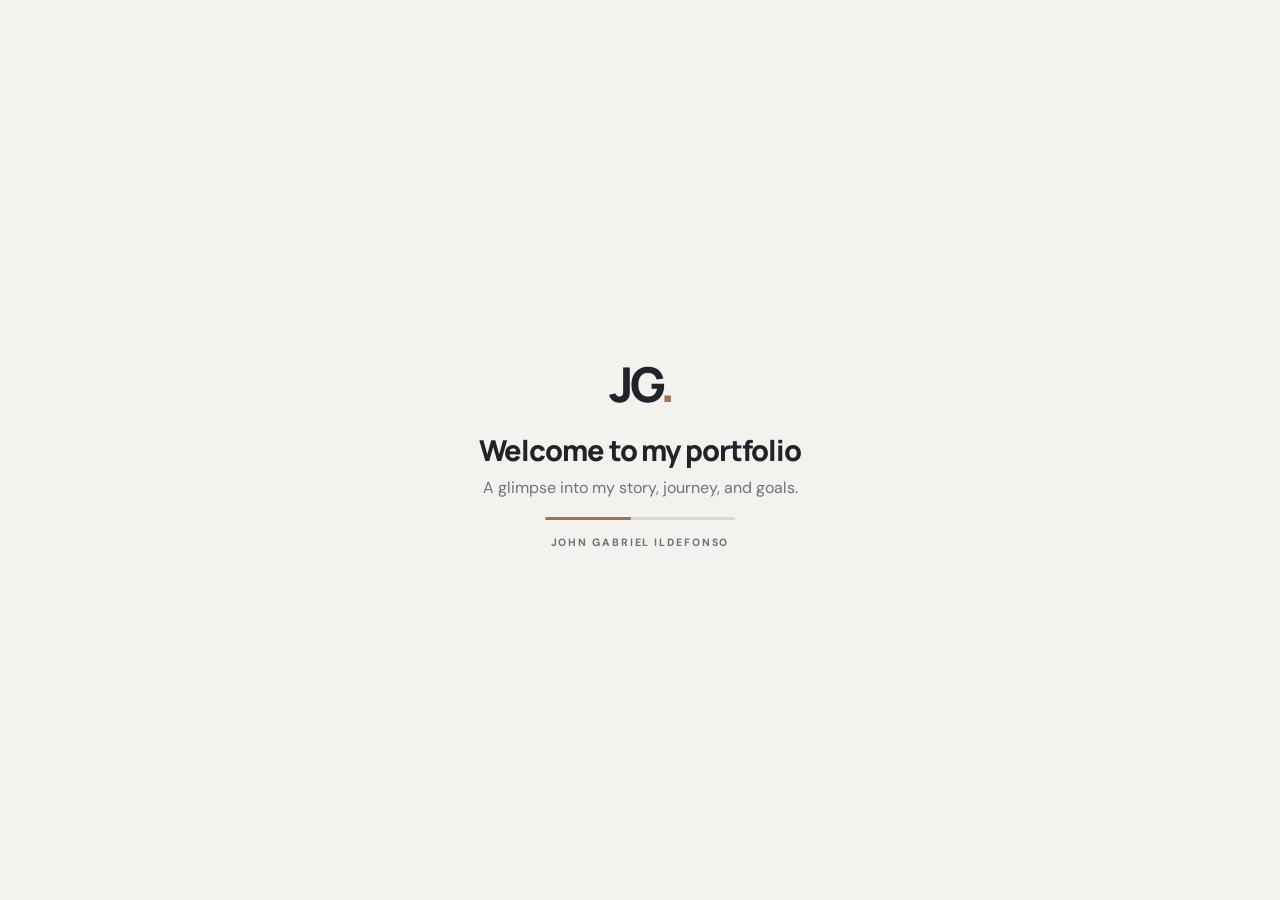
==== commit e42998dc: "Add files via upload" ====
--- a/index.html
+++ b/index.html
@@ -1,29 +1,42 @@
 <!DOCTYPE html>
 <html lang="en">
+
 <head>
   <meta charset="UTF-8">
   <meta name="viewport" content="width=device-width, initial-scale=1.0">
-  <meta name="description" content="The personal portfolio of John Gabriel Ildefonso, a first-year BS Information Technology student.">
+  <meta name="description"
+    content="The personal portfolio of John Gabriel Ildefonso, a first-year BS Information Technology student.">
   <title>John Gabriel Ildefonso | Home</title>
   <link rel="preconnect" href="https://fonts.googleapis.com">
   <link rel="preconnect" href="https://fonts.gstatic.com" crossorigin>
-  <link href="https://fonts.googleapis.com/css2?family=DM+Sans:wght@400;500;600;700&family=Manrope:wght@400;500;600;700;800&display=swap" rel="stylesheet">
+  <link
+    href="https://fonts.googleapis.com/css2?family=DM+Sans:wght@400;500;600;700&family=Manrope:wght@400;500;600;700;800&display=swap"
+    rel="stylesheet">
   <link rel="stylesheet" href="css/style.css">
   <script src="js/script.js" defer></script>
 </head>
+
 <body data-page="home">
+  <div class="home-loader" id="homeLoader" aria-label="Loading portfolio" role="status">
+    <div class="loader-mark">JG<span>.</span></div>
+    <p class="loader-welcome">Welcome to my portfolio</p>
+    <p class="loader-subtitle">A glimpse into my story, journey, and goals.</p>
+    <div class="loader-track"><span></span></div><small>JOHN GABRIEL ILDEFONSO</small>
+  </div>
   <div class="site-shell">
     <header class="site-header">
       <nav class="navbar" aria-label="Main navigation">
         <a class="logo" href="index.html" data-nav>JG<span>.</span></a>
-        <button class="menu-toggle pressable" id="menuToggle" type="button" aria-label="Open navigation" aria-expanded="false">☰</button>
+        <button class="menu-toggle pressable" id="menuToggle" type="button" aria-label="Open navigation"
+          aria-expanded="false">☰</button>
         <ul class="nav-links" id="navLinks">
           <li><a href="index.html" data-page-link="home" data-nav aria-current="page">Home</a></li>
-          <li><a href="about.html" data-page-link="about" data-nav>About</a></li>
-          <li><a href="education.html" data-page-link="education" data-nav>Education</a></li>
+          <li><a href="about.html" data-page-link="about" data-nav>Personal Information</a></li>
+          <li><a href="education.html" data-page-link="education" data-nav>Achievements</a></li>
           <li><a href="family.html" data-page-link="family" data-nav>Family</a></li>
           <li><a href="contact.html" data-page-link="contact" data-nav>Contact</a></li>
-          <li><button id="themeToggle" class="theme-toggle pressable" type="button" aria-label="Switch to dark mode" title="Switch theme">☾</button></li>
+          <li><button id="themeToggle" class="theme-toggle pressable" type="button" aria-label="Switch to dark mode"
+              title="Switch theme">☾</button></li>
         </ul>
       </nav>
     </header>
@@ -32,29 +45,40 @@
       <section class="page-content hero-page">
         <div class="hero-grid">
           <div class="hero-copy">
-            <p class="eyebrow"><span class="status-dot"></span> FIRST-YEAR BSIT STUDENT</p>
-            <h1>Hi, I'm <span id="typing-name">John Gabriel</span><span class="typing-cursor">|</span></h1>
-            <h2>Learning today. Building for tomorrow.</h2>
-            <p class="hero-description">I'm John Gabriel Ildefonso, a first-year Bachelor of Science in Information Technology student. I'm at the beginning of my journey in tech, learning how computers, software, and the web can turn ideas into something useful.</p>
-            <div class="hero-actions">
-              <a class="button button-primary pressable" href="about.html" data-nav>Get to know me <span>↗</span></a>
-              <a class="button button-outline pressable" href="contact.html" data-nav>Let's connect</a>
-            </div>
-            <div class="hero-note"><span class="note-line"></span> A little about my life, my family, and where I'm headed.</div>
+            <h1 class="home-greeting"><span class="greeting-line">Hi, I'm</span><br><span id="typing-name"
+                class="typing-name" aria-label="John Gabriel Ildefonso">John Gabriel Ildefonso</span></h1>
+            <div class="student-identity" aria-label="Academic information"><span class="identity-section">Black
+                Section</span><span class="identity-class">CITCS 1F-B</span><span class="identity-track">Network and
+                Security Track</span></div>
           </div>
           <div class="hero-visual">
             <div class="photo-frame tilt-card">
               <div class="photo-placeholder">
-                <img src="images/profile.jpg" alt="Portrait of John Gabriel Ildefonso" onerror="this.style.display='none'; this.parentElement.classList.add('no-photo');">
-                <span class="placeholder-initials">JG</span>
+                <img src="images/profile.jpg" alt="Portrait of John Gabriel Ildefonso"
+                  onerror="this.style.display='none'; this.parentElement.classList.add('no-photo');">
+                <span class="placeholder-initials image-fallback">JG</span>
               </div>
-              <div class="photo-caption"><span class="caption-mark">✳</span><div><strong>John Gabriel Ildefonso</strong><small>Student • Aspiring IT Professional</small></div></div>
+              <div class="photo-caption"><span class="caption-mark">✳</span>
+                <div><strong>John Gabriel Ildefonso</strong><small>Student • Aspiring IT Professional</small></div>
+              </div>
             </div>
-            <div class="orbit orbit-one"></div><div class="orbit orbit-two"></div>
+            <div class="orbit orbit-one"></div>
+            <div class="orbit orbit-two"></div>
             <div class="floating-tag tag-top">Curious mind <span>✦</span></div>
             <div class="floating-tag tag-bottom"><span class="tag-dot"></span> Currently learning</div>
           </div>
         </div>
+        <nav class="page-switcher" aria-label="Explore all portfolio pages">
+          <span class="switcher-label">EXPLORE</span>
+          <div class="switcher-links">
+            <a href="index.html" data-nav data-page-link="home" aria-current="page">Home</a>
+            <a href="about.html" data-nav data-page-link="about">Personal Information</a>
+            <a href="education.html" data-nav data-page-link="education">Achievements</a>
+            <a href="family.html" data-nav data-page-link="family">Family</a>
+            <a href="contact.html" data-nav data-page-link="contact">Contact</a>
+          </div>
+        </nav>
+
         <div class="page-indicator">01 <span></span> 05</div>
       </section>
     </main>
@@ -67,4 +91,5 @@
     </footer>
   </div>
 </body>
-</html>
+
+</html>
--- a/css/style.css
+++ b/css/style.css
@@ -1,389 +1,1836 @@
-/* JOHN GABRIEL — MULTIPAGE PORTFOLIO */
+@import url('https://fonts.googleapis.com/css2?family=DM+Sans:wght@400;500;600;700&family=Manrope:wght@400;600;700;800&display=swap');
+
 :root {
-  --bg: #f7f8fa;
-  --surface: #ffffff;
-  --surface-soft: #eef2f6;
-  --text: #18232f;
-  --muted: #647282;
-  --accent: #287b78;
-  --accent-dark: #1c5e5b;
-  --line: #dce3e9;
-  --header: rgba(247, 248, 250, .92);
-  --shadow: 0 22px 60px rgba(24, 35, 47, .10);
-}
-* { box-sizing: border-box; margin: 0; padding: 0; }
-html, body { width: 100%; height: 100%; overflow: hidden; }
-body { font-family: "DM Sans", sans-serif; background: var(--bg); color: var(--text); line-height: 1.55; transition: background .3s, color .3s; }
-body.dark-theme { --bg:#111a20; --surface:#19252d; --surface-soft:#202f38; --text:#edf3f4; --muted:#a7b6bd; --accent:#75c5bd; --accent-dark:#9ad9d2; --line:#30414a; --header:rgba(17,26,32,.94); --shadow:0 22px 60px rgba(0,0,0,.24); }
-a { color: inherit; }
-button { font: inherit; }
-.site-shell { width: 100%; height: 100%; min-height: 0; display: flex; flex-direction: column; overflow: hidden; background-image: radial-gradient(circle at 8% 12%,rgba(106,183,207,.08),transparent 25%),radial-gradient(circle at 92% 68%,rgba(40,123,120,.06),transparent 28%); }
-.site-header { flex: 0 0 auto; position: relative; z-index: 20; background: var(--header); backdrop-filter: blur(18px); border-bottom: 1px solid var(--line); }
-.navbar { width: min(1160px, 90%); min-height: 72px; margin: auto; display: flex; align-items: center; justify-content: space-between; }
-.logo, .footer-logo { font: 800 1.7rem "Manrope",sans-serif; text-decoration: none; letter-spacing: -2px; }
-.logo span, .footer-logo span { color: var(--accent); }
-.nav-links { display: flex; align-items: center; gap: 30px; list-style: none; }
-.nav-links a { position: relative; padding: 9px 0; color: var(--muted); font-size: .88rem; font-weight: 700; text-decoration: none; transition: color .2s; }
-.nav-links a:hover, .nav-links a[aria-current="page"] { color: var(--accent); }
-.nav-links a::after { content:""; position:absolute; left:0; bottom:2px; width:0; height:2px; border-radius:10px; background:var(--accent); transition:width .25s; }
-.nav-links a:hover::after, .nav-links a[aria-current="page"]::after { width:100%; }
-.theme-toggle, .menu-toggle { width: 40px; height: 40px; border: 1px solid var(--line); border-radius: 50%; color: var(--text); background: var(--surface); cursor: pointer; font-size: 1.2rem; transition: transform .2s,border-color .2s; }
-.theme-toggle:hover { transform: rotate(18deg); border-color: var(--accent); }
-.menu-toggle { display: none; border-radius: 10px; }
-.page-main { flex: 1 1 auto; min-height: 0; overflow: hidden; display: flex; align-items: center; justify-content: center; padding: clamp(12px,2.4vh,26px) 5%; }
-.page-content { width: min(1120px,100%); max-height: 100%; position: relative; animation: pageEnter .55s cubic-bezier(.2,.75,.25,1) both; }
-@keyframes pageEnter { from { opacity:0; transform:translateY(15px) scale(.99); } to { opacity:1; transform:translateY(0) scale(1); } }
-.page-leaving .page-content { animation: pageExit .18s ease forwards; }
-@keyframes pageExit { to { opacity:0; transform:translateY(-8px) scale(.99); } }
-/* HOME */
-.home-main { background: radial-gradient(circle at 82% 35%,rgba(40,123,120,.12),transparent 28%),transparent; }
-.hero-page { display: flex; flex-direction: column; justify-content: center; }
-.hero-grid { display: grid; grid-template-columns: 1.08fr .92fr; align-items: center; gap: clamp(20px,5vw,65px); }
-.eyebrow { color: var(--accent); font-size: .69rem; font-weight: 800; letter-spacing: 2px; }
-.status-dot,.tag-dot { display:inline-block; width:8px; height:8px; border-radius:50%; background:var(--accent); margin-right:8px; box-shadow:0 0 0 4px rgba(40,123,120,.12); }
-.hero h1 { font: 800 clamp(2.5rem,5vw,4.8rem)/1.08 "Manrope",sans-serif; letter-spacing: -3px; margin: 18px 0 12px; }
-#typing-name { color: var(--accent); }
-.typing-cursor { color: var(--accent); animation: blink .8s steps(2) infinite; font-weight:400; }
-@keyframes blink { 50% { opacity:0; } }
-.hero h2 { font: 700 clamp(1.05rem,1.8vw,1.35rem) "Manrope",sans-serif; color:var(--muted); margin-bottom:16px; }
-.hero-description { color:var(--muted); max-width:590px; font-size:.94rem; line-height:1.75; }
-.hero-actions { display:flex; flex-wrap:wrap; gap:12px; margin-top:25px; }
-.button { position:relative; overflow:hidden; min-height:46px; display:inline-flex; align-items:center; justify-content:center; gap:18px; padding:0 20px; border-radius:7px; text-decoration:none; font-weight:800; font-size:.85rem; transition:transform .2s,background .2s,border-color .2s; box-shadow:0 7px 0 rgba(17,54,60,.05); }
-.button:hover { transform:translateY(-3px); }
-.button:active,.theme-toggle:active,.menu-toggle:active { transform:translateY(2px) scale(.97); }
-.button-primary { background:var(--accent); color:#fff; box-shadow:0 9px 22px rgba(40,123,120,.2); }
-.button-primary:hover { background:var(--accent-dark); box-shadow:0 13px 28px rgba(40,123,120,.25); }
-.button-outline { border:1px solid var(--line); color:var(--text); background:var(--surface); }
-.button-outline:hover { border-color:var(--accent); }
-.hero-note { display:flex; align-items:center; gap:12px; margin-top:32px; color:var(--muted); font-size:.78rem; }
-.note-line { width:32px; height:1px; background:var(--accent); }
-.hero-visual { position:relative; min-height: min(445px,58vh); display:grid; place-items:center; perspective:1000px; }
-.photo-frame { width:min(310px,75%); padding:12px; background:var(--surface); border:1px solid var(--line); border-radius:160px 160px 17px 17px; box-shadow:var(--shadow); position:relative; z-index:2; transform:rotate(2deg); transition:box-shadow .35s,border-color .35s; }
-.photo-frame:hover { box-shadow:0 38px 75px rgba(20,65,75,.2),0 0 0 1px rgba(40,123,120,.18); }
-.photo-placeholder { height:clamp(235px,37vh,345px); border-radius:150px 150px 10px 10px; overflow:hidden; background:linear-gradient(145deg,#d9e7e5,#a9c9c5); position:relative; display:grid; place-items:center; }
-.photo-placeholder img { width:100%; height:100%; object-fit:cover; object-position:center top; position:absolute; inset:0; cursor:pointer; transition:filter .3s; }
-.placeholder-initials { font:800 5rem "Manrope",sans-serif; color:rgba(28,94,91,.55); }
-.photo-caption { display:flex; align-items:center; gap:12px; padding:14px 8px 6px; }
-.caption-mark { color:var(--accent); font-size:1.5rem; }
-.photo-caption strong,.photo-caption small { display:block; }
-.photo-caption strong { font-size:.82rem; }
-.photo-caption small { color:var(--muted); font-size:.68rem; }
-.orbit { position:absolute; border:1px solid rgba(40,123,120,.25); border-radius:50%; pointer-events:none; }
-.orbit-one { width:min(390px,42vw); height:min(390px,42vw); animation:orbitPulse 6s ease-in-out infinite; }
-.orbit-two { width:min(455px,48vw); height:min(455px,48vw); border-style:dashed; opacity:.55; animation:orbitSpin 38s linear infinite; }
-@keyframes orbitPulse { 0%,100%{transform:scale(1);opacity:.7} 50%{transform:scale(1.035);opacity:1} }
-@keyframes orbitSpin { to{transform:rotate(360deg)} }
-.floating-tag { position:absolute; z-index:3; padding:10px 14px; border:1px solid var(--line); border-radius:8px; background:var(--surface); box-shadow:var(--shadow); font-size:.73rem; font-weight:800; animation:tagFloat 4.5s ease-in-out infinite; }
-.tag-top { top:12%; right:0; transform:rotate(4deg); }.tag-top span{color:var(--accent);margin-left:8px}.tag-bottom{bottom:14%;left:0;transform:rotate(-3deg);animation-delay:-2.2s}.tag-bottom .tag-dot{width:7px;height:7px;margin-right:6px}
-@keyframes tagFloat { 0%,100%{translate:0 0} 50%{translate:0 -9px} }
-.page-indicator { display:flex; justify-content:center; align-items:center; gap:8px; margin-top:14px; color:var(--muted); font-size:.62rem; font-weight:800; letter-spacing:1.5px; }
-.page-indicator span { width:28px; height:1px; background:var(--accent); }
-/* INNER PAGE HEADINGS */
-.inner-page { display:flex; flex-direction:column; justify-content:center; }
-.page-title { margin-bottom:clamp(15px,2.6vh,28px); }
-.page-title h1 { font:800 clamp(2rem,4vw,3.35rem)/1.12 "Manrope",sans-serif; letter-spacing:-2px; margin-top:9px; }
-.page-title h1 span { color:var(--accent); }
-.centered { text-align:center; }
-.section-subtitle { max-width:620px; margin:9px auto 0; color:var(--muted); font-size:.9rem; }
-/* ABOUT */
-.about-layout { display:grid; grid-template-columns:1.25fr .75fr; gap:clamp(20px,5vw,65px); align-items:center; }
-.about-story p { color:var(--muted); margin-bottom:10px; font-size:.85rem; line-height:1.65; }
-.about-story .lead { color:var(--text); font:700 1.12rem/1.5 "Manrope",sans-serif; margin-bottom:13px; }
-.profile-panel { background:var(--surface-soft); border:1px solid var(--line); border-radius:12px; padding:clamp(15px,2vw,23px); }
-.panel-top { display:flex; justify-content:space-between; color:var(--accent); font-size:.64rem; font-weight:800; letter-spacing:1.5px; }
-.panel-icon { font-size:1.1rem; }
-.profile-panel h2 { font:800 1.08rem "Manrope",sans-serif; margin:10px 0 12px; }
-.info-list div { padding:7px 0; border-top:1px solid var(--line); }
-.info-list dt { color:var(--muted); font-size:.66rem; }
-.info-list dd { font-size:.78rem; font-weight:700; overflow-wrap:anywhere; }
-.qualities { display:grid; grid-template-columns:repeat(3,1fr); gap:20px; margin-top:clamp(16px,3vh,32px); }
-.quality-card { border-top:2px solid var(--accent); padding-top:9px; }
-.quality-card span { color:var(--accent); font-size:.65rem; font-weight:800; }
-.quality-card strong { display:block; margin:4px 0; font:800 .88rem "Manrope",sans-serif; }
-.quality-card p { color:var(--muted); font-size:.72rem; line-height:1.5; }
-/* EDUCATION */
-.education-page .page-title { margin-bottom:clamp(13px,2.2vh,22px); }
-.education-grid { display:grid; grid-template-columns:repeat(2,minmax(0,1fr)); gap:13px; }
-.timeline-card { min-width:0; padding:clamp(13px,1.7vw,20px); background:var(--surface); border:1px solid var(--line); border-radius:10px; transition:border-color .25s,box-shadow .25s; }
-.timeline-card:hover { border-color:var(--accent); box-shadow:var(--shadow); }
-.timeline-card.current { border-color:var(--accent); box-shadow:0 10px 35px rgba(40,123,120,.08); }
-.timeline-card-top { display:flex; align-items:center; justify-content:space-between; margin-bottom:7px; }
-.timeline-marker { width:31px; height:31px; border:1px solid var(--line); background:var(--surface-soft); color:var(--accent); border-radius:50%; display:grid; place-items:center; font-size:.68rem; font-weight:800; }
-.timeline-label,.family-role { color:var(--accent); font-size:.61rem; letter-spacing:1.3px; font-weight:800; }
-.timeline-card h2 { font:800 .97rem/1.3 "Manrope",sans-serif; margin-bottom:6px; }
-.timeline-card p { color:var(--muted); font-size:.74rem; line-height:1.5; min-height:2.9em; margin-bottom:9px; }
-.school-detail { display:flex; justify-content:space-between; gap:10px; padding-top:6px; margin-top:6px; border-top:1px solid var(--line); font-size:.69rem; }
-.school-detail span { color:var(--muted); flex-shrink:0; }.school-detail strong { text-align:right; }
-/* FAMILY */
-.family-page .page-title { margin-bottom:clamp(14px,2.4vh,25px); }
-.family-grid { display:grid; grid-template-columns:repeat(3,minmax(0,1fr)); gap:17px; }
-.family-card { min-width:0; background:var(--surface); border:1px solid var(--line); border-radius:11px; overflow:hidden; box-shadow:0 8px 24px rgba(25,60,70,.045); transition:box-shadow .25s,border-color .25s; }
-.family-card:hover { box-shadow:var(--shadow); border-color:rgba(40,123,120,.45); }
-.family-image { height:clamp(125px,22vh,205px); background:linear-gradient(145deg,#dce9e7,#a9c9c5); position:relative; display:grid; place-items:center; overflow:hidden; }
-.family-image img { width:100%; height:100%; object-fit:cover; position:absolute; inset:0; transition:transform .45s,filter .4s; cursor:pointer; }
-.family-card:hover .family-image img { transform:scale(1.06); filter:saturate(1.08); }
-.family-image span { color:rgba(28,94,91,.55); font:800 3rem "Manrope",sans-serif; }
-.family-card-copy { padding:clamp(12px,1.5vw,18px); }
-.family-card-copy h2 { font:800 .98rem/1.3 "Manrope",sans-serif; margin:5px 0 7px; }
-.family-card-copy p { color:var(--muted); font-size:.73rem; line-height:1.55; }
-.family-note,.contact-reminder { text-align:center; color:var(--muted); font-size:.7rem; font-style:italic; margin-top:12px; }
-/* CONTACT */
-.contact-page .page-title { margin-bottom:clamp(20px,4vh,42px); }
-.contact-grid { width:min(850px,100%); margin:0 auto; display:grid; grid-template-columns:repeat(3,minmax(0,1fr)); gap:14px; }
-.contact-card { min-width:0; position:relative; overflow:hidden; display:flex; align-items:center; gap:12px; padding:clamp(13px,1.5vw,20px); background:var(--surface); border:1px solid var(--line); border-radius:10px; text-decoration:none; box-shadow:0 5px 18px rgba(20,50,60,.035); transition:border-color .2s,box-shadow .2s; }
-.contact-card:hover { border-color:var(--accent); box-shadow:var(--shadow); }
-.contact-symbol { flex:0 0 39px; width:39px; height:39px; display:grid; place-items:center; border-radius:9px; background:var(--surface-soft); color:var(--accent); font-size:1.1rem; font-weight:800; transition:transform .3s,background .3s; }
-.contact-card:hover .contact-symbol { transform:rotate(-8deg) scale(1.08); background:rgba(40,123,120,.13); }
-.contact-text { min-width:0; flex:1; }
-.contact-text small,.contact-text strong,.contact-text em { display:block; overflow-wrap:anywhere; }
-.contact-text small { color:var(--muted); font-size:.59rem; letter-spacing:1.2px; font-weight:800; }
-.contact-text strong { font-size:.78rem; }
-.contact-text em { color:var(--muted); font-size:.65rem; font-style:normal; }
-.contact-card>b { color:var(--accent); }
-/* FOOTER & INTERACTIONS */
-.site-footer { flex:0 0 auto; min-height:48px; padding:8px 5%; border-top:1px solid var(--line); display:flex; align-items:center; justify-content:space-between; gap:15px; background:var(--surface); }
-.footer-logo { font-size:1.25rem; }.site-footer p,.site-footer small,.footer-hint { color:var(--muted); font-size:.66rem; }.footer-hint { font-weight:800; letter-spacing:1px; }.footer-hint b { color:var(--accent); margin-left:4px; }
-.pressable,.button,.contact-card { position:relative; }
-.ripple { position:absolute; z-index:5; border-radius:50%; pointer-events:none; background:rgba(255,255,255,.4); transform:scale(0); animation:rippleOut .6s ease-out forwards; }
-@keyframes rippleOut { to { transform:scale(4); opacity:0; } }
-.photo-clicked { animation:photoClick .55s ease; }
-@keyframes photoClick { 0%,100%{transform:scale(1);filter:brightness(1)} 45%{transform:scale(1.09);filter:brightness(1.13)} }
-.tilt-card { transform-style:preserve-3d; will-change:transform; }
-/* COMPACT VIEWPORTS */
-@media (max-width: 900px) {
-  .navbar { width:92%; }.nav-links { gap:18px; }.page-main { padding-left:4%; padding-right:4%; }
-  .hero-grid { gap:18px; }.hero-visual { min-height:390px; }
-  .about-layout { gap:22px; }.family-grid { gap:11px; }.family-card-copy p { font-size:.69rem; }
-  .contact-grid { gap:9px; }
-}
-@media (max-width: 650px) {
-  .navbar { min-height:60px; width:90%; }.menu-toggle { display:block; }
-  .nav-links { display:none; position:absolute; top:60px; left:0; right:0; padding:13px 5%; background:var(--surface); border-bottom:1px solid var(--line); flex-direction:row; flex-wrap:wrap; justify-content:center; gap:9px 19px; }
-  .nav-links.open { display:flex; }.nav-links a { font-size:.78rem; }.nav-links li:last-child { display:flex; align-items:center; }
-  .theme-toggle { width:34px; height:34px; }
-  .page-main { padding:10px 5%; }.page-content { width:100%; }
-  .hero-grid { grid-template-columns:1fr .78fr; gap:5px; }.hero-copy { min-width:0; }.hero h1 { font-size:clamp(1.85rem,7vw,2.65rem); letter-spacing:-1.5px; margin:12px 0 8px; }
-  .hero h2 { font-size:.88rem; margin-bottom:8px; }.hero-description { font-size:.72rem; line-height:1.55; }.hero-actions { gap:7px; margin-top:13px; }.button { min-height:37px; padding:0 11px; gap:7px; font-size:.68rem; }.hero-note { font-size:.62rem; line-height:1.35; margin-top:15px; gap:7px; }.note-line { width:19px; flex-shrink:0; }
-  .hero-visual { min-height:275px; }.photo-frame { width:92%; padding:7px; }.photo-placeholder { height:clamp(160px,31vh,225px); border-radius:110px 110px 8px 8px; }.photo-caption { gap:6px; padding:8px 4px 3px; }.caption-mark { font-size:1rem; }.photo-caption strong { font-size:.58rem; }.photo-caption small { font-size:.5rem; }.orbit-one { width:220px; height:220px; }.orbit-two { width:255px; height:255px; }.floating-tag { padding:6px 8px; font-size:.55rem; }.tag-top { top:9%; right:-3px; }.tag-bottom { bottom:8%; left:-7px; }.page-indicator { margin-top:5px; }
-  .page-title { margin-bottom:13px; }.page-title h1 { font-size:clamp(1.65rem,6vw,2.25rem); letter-spacing:-1px; }.eyebrow { font-size:.58rem; letter-spacing:1.4px; }.section-subtitle { font-size:.72rem; margin-top:6px; }
-  .about-layout { grid-template-columns:1.1fr .9fr; gap:10px; align-items:start; }.about-story p { font-size:.64rem; line-height:1.45; margin-bottom:6px; }.about-story .lead { font-size:.83rem; line-height:1.35; margin-bottom:7px; }.profile-panel { padding:10px; border-radius:8px; }.panel-top { font-size:.5rem; }.profile-panel h2 { font-size:.75rem; margin:6px 0; }.info-list div { padding:4px 0; }.info-list dt { font-size:.52rem; }.info-list dd { font-size:.59rem; line-height:1.3; }.qualities { gap:8px; margin-top:13px; }.quality-card { padding-top:6px; }.quality-card span { font-size:.52rem; }.quality-card strong { font-size:.62rem; margin:3px 0; }.quality-card p { font-size:.54rem; line-height:1.35; }
-  .education-grid { grid-template-columns:repeat(2,minmax(0,1fr)); gap:8px; }.timeline-card { padding:9px; border-radius:7px; }.timeline-card-top { margin-bottom:5px; }.timeline-marker { width:24px; height:24px; font-size:.56rem; }.timeline-label { font-size:.48rem; letter-spacing:.8px; }.timeline-card h2 { font-size:.7rem; margin-bottom:4px; }.timeline-card p { font-size:.57rem; line-height:1.35; min-height:3.9em; margin-bottom:5px; }.school-detail { font-size:.53rem; gap:4px; padding-top:4px; margin-top:4px; }
-  .family-grid { grid-template-columns:1fr; gap:7px; }.family-card { display:grid; grid-template-columns:95px minmax(0,1fr); border-radius:7px; }.family-image { height:100%; min-height:100px; }.family-image span { font-size:2rem; }.family-card-copy { padding:8px 10px; }.family-role { font-size:.49rem; letter-spacing:.8px; }.family-card-copy h2 { font-size:.7rem; margin:2px 0 3px; }.family-card-copy p { font-size:.58rem; line-height:1.35; }.family-note,.contact-reminder { font-size:.56rem; margin-top:7px; }
-  .contact-grid { grid-template-columns:1fr; gap:8px; max-width:410px; }.contact-card { padding:9px 12px; gap:10px; }.contact-symbol { flex-basis:33px; width:33px; height:33px; font-size:.95rem; }.contact-text small { font-size:.52rem; }.contact-text strong { font-size:.68rem; }.contact-text em { font-size:.58rem; }
-  .site-footer { min-height:38px; padding:5px 4%; gap:8px; }.footer-logo { font-size:1rem; }.site-footer p { display:none; }.site-footer small,.footer-hint { font-size:.52rem; }
-}
-@media (max-height: 650px) and (min-width: 651px) {
-  .navbar { min-height:58px; }.site-footer { min-height:38px; padding-top:4px; padding-bottom:4px; }.page-main { padding-top:8px; padding-bottom:8px; }
-  .hero-visual { min-height:320px; }.photo-placeholder { height:245px; }.photo-frame { width:270px; }.page-title { margin-bottom:10px; }.qualities { margin-top:12px; }.family-image { height:125px; }
-}
-@media (prefers-reduced-motion: reduce) {
-  *,*::before,*::after { animation-duration:.01ms !important; animation-iteration-count:1 !important; transition-duration:.01ms !important; }
-}
-
-
-/* =========================================================
-   GLOBAL LAYOUT FIX — prevents header/footer from covering
-   content and allows every page to scroll when necessary.
-   ========================================================= */
+  --bg: #f4f2ee;
+  --surface: rgba(255, 255, 255, .72);
+  --ink: #202329;
+  --muted: #6e727b;
+  --accent: #9a7455;
+  --line: rgba(32, 35, 41, .12);
+  --nav-bg: rgba(255, 255, 255, .88);
+  --shadow: 0 18px 50px rgba(38, 35, 30, .10);
+}
+
+* {
+  box-sizing: border-box
+}
+
 html {
-  width: 100%;
-  min-height: 100%;
-  height: auto;
-  overflow-x: hidden;
-  overflow-y: auto;
-  scroll-behavior: smooth;
+  scroll-behavior: smooth
 }
 
 body {
-  width: 100%;
+  margin: 0;
+  font-family: 'DM Sans', sans-serif;
+  color: var(--ink);
+  background: radial-gradient(ellipse at 15% 10%, #fff 0, transparent 38%), radial-gradient(ellipse at 90% 85%, #d9d0c5 0, transparent 35%), var(--bg);
+  min-height: 100vh
+}
+
+.site-shell {
   min-height: 100vh;
-  height: auto;
-  overflow-x: hidden;
-  overflow-y: auto;
-}
-
-.site-shell {
-  width: 100%;
-  min-height: 100vh;
-  height: auto;
-  overflow: visible;
   display: flex;
   flex-direction: column;
+  padding: 20px clamp(16px, 4vw, 56px);
+  max-width: 1600px;
+  margin: auto
 }
 
 .site-header {
-  flex: 0 0 auto;
-  position: sticky;
-  top: 0;
-  z-index: 100;
+  position: relative;
+  z-index: 5
+}
+
+.navbar {
+  display: flex;
+  align-items: center;
+  justify-content: space-between;
+  padding: 14px 20px;
+  border: 1px solid var(--line);
+  border-radius: 20px;
+  background: var(--nav-bg);
+  backdrop-filter: blur(18px);
+  box-shadow: 0 8px 28px #29231b0a
+}
+
+.logo,
+.footer-logo {
+  font: 800 1.5rem Manrope;
+  text-decoration: none;
+  color: var(--ink);
+  letter-spacing: -.06em
+}
+
+.logo span,
+.footer-logo span {
+  color: var(--accent)
+}
+
+.nav-links {
+  display: flex;
+  align-items: center;
+  gap: clamp(10px, 2vw, 28px);
+  list-style: none;
+  margin: 0;
+  padding: 0
+}
+
+.nav-links a {
+  font-size: .9rem;
+  text-decoration: none;
+  color: var(--muted);
+  font-weight: 600;
+  transition: color .2s
+}
+
+.nav-links a:hover,
+.nav-links a[aria-current=page] {
+  color: var(--ink)
+}
+
+.theme-toggle,
+.menu-toggle {
+  border: 1px solid var(--line);
+  background: var(--surface);
+  border-radius: 12px;
+  padding: 8px 11px;
+  cursor: pointer;
+  color: var(--ink)
+}
+
+.menu-toggle {
+  display: none
 }
 
 .page-main {
-  flex: 1 0 auto;
-  min-height: 0;
-  height: auto;
-  overflow: visible;
+  flex: 1;
+  display: grid;
+  place-items: center;
+  padding: clamp(20px, 4vh, 50px) 0
+}
+
+.page-content {
+  width: 100%;
+  max-width: 1250px
+}
+
+.hero-grid,
+.about-layout {
+  display: grid;
+  grid-template-columns: 1.1fr .9fr;
+  align-items: center;
+  gap: clamp(28px, 5vw, 70px)
+}
+
+.eyebrow {
+  font-size: .72rem;
+  font-weight: 800;
+  letter-spacing: .16em;
+  color: var(--accent);
+  text-transform: uppercase
+}
+
+.status-dot,
+.tag-dot {
+  display: inline-block;
+  width: 7px;
+  height: 7px;
+  background: #7e9d7d;
+  border-radius: 50%;
+  margin-right: 8px
+}
+
+.hero-copy h1,
+.page-title h1 {
+  font: 800 clamp(2.6rem, 5.4vw, 5.5rem)/1.02 Manrope;
+  letter-spacing: -.065em;
+  margin: 18px 0
+}
+
+.hero-copy h1 span,
+.page-title h1 span {
+  color: var(--accent)
+}
+
+.hero-copy h2 {
+  font: 600 clamp(1.15rem, 2vw, 1.6rem) Manrope;
+  margin: 0 0 18px
+}
+
+.hero-description,
+.about-story p,
+.section-subtitle {
+  color: var(--muted);
+  line-height: 1.75;
+  max-width: 62ch
+}
+
+.hero-actions {
+  display: flex;
+  gap: 12px;
+  margin: 28px 0
+}
+
+.button {
+  padding: 13px 18px;
+  border-radius: 14px;
+  text-decoration: none;
+  font-weight: 700;
+  font-size: .9rem;
+  transition: transform .2s, box-shadow .2s
+}
+
+.button:hover {
+  transform: translateY(-3px)
+}
+
+.button-primary {
+  background: var(--ink);
+  color: white;
+  box-shadow: var(--shadow)
+}
+
+.button-outline {
+  border: 1px solid var(--line);
+  color: var(--ink);
+  background: var(--surface)
+}
+
+.hero-note {
+  display: flex;
+  align-items: center;
+  gap: 10px;
+  color: var(--muted);
+  font-size: .82rem
+}
+
+.note-line {
+  height: 1px;
+  width: 28px;
+  background: var(--accent)
+}
+
+.hero-visual {
+  position: relative;
+  display: grid;
+  place-items: center;
+  min-height: 430px;
+  perspective: 900px
+}
+
+.photo-frame,
+.profile-panel,
+.timeline-card,
+.quality-card,
+.contact-card,
+.family-card {
+  background: var(--surface);
+  border: 1px solid rgba(255, 255, 255, .85);
+  box-shadow: var(--shadow);
+  backdrop-filter: blur(18px);
+  border-radius: 26px
+}
+
+.photo-frame {
+  width: min(100%, 370px);
+  padding: 12px;
+  transform: rotateY(-5deg) rotateX(2deg);
+  transition: transform .35s
+}
+
+.photo-frame:hover {
+  transform: rotateY(0) rotateX(0) translateY(-5px)
+}
+
+.photo-placeholder {
+  height: 370px;
+  overflow: hidden;
+  border-radius: 18px;
+  background: linear-gradient(145deg, #d8c9b8, #eee8df);
+  position: relative;
+  display: grid;
+  place-items: center
+}
+
+.photo-placeholder img {
+  width: 100%;
+  height: 100%;
+  object-fit: cover
+}
+
+.placeholder-initials {
+  position: absolute;
+  font: 800 4rem Manrope;
+  color: #8b725d;
+  pointer-events: none
+}
+
+.photo-caption {
+  display: flex;
+  align-items: center;
+  gap: 12px;
+  padding: 15px 7px 5px
+}
+
+.photo-caption strong,
+.photo-caption small {
+  display: block
+}
+
+.photo-caption small {
+  color: var(--muted);
+  margin-top: 3px
+}
+
+.caption-mark {
+  color: var(--accent)
+}
+
+.orbit {
+  position: absolute;
+  border: 1px solid #a88b7040;
+  border-radius: 50%;
+  pointer-events: none
+}
+
+.orbit-one {
+  width: 440px;
+  height: 440px
+}
+
+.orbit-two {
+  width: 500px;
+  height: 500px;
+  border-style: dashed
+}
+
+.floating-tag {
+  position: absolute;
+  background: #fffdf9e8;
+  border: 1px solid var(--line);
+  padding: 11px 15px;
+  border-radius: 14px;
+  box-shadow: 0 12px 30px #30251a12;
+  font-size: .8rem;
+  font-weight: 700
+}
+
+.tag-top {
+  top: 12%;
+  right: 0
+}
+
+.tag-bottom {
+  bottom: 12%;
+  left: 0
+}
+
+.page-title {
+  margin-bottom: 28px
+}
+
+.page-title.centered {
+  text-align: center
+}
+
+.page-title h1 {
+  font-size: clamp(2.2rem, 4vw, 4rem)
+}
+
+.section-subtitle {
+  margin: 0 auto
+}
+
+.profile-panel {
+  padding: clamp(20px, 3vw, 34px)
+}
+
+.panel-top {
+  display: flex;
+  justify-content: space-between;
+  color: var(--accent);
+  font-size: .7rem;
+  font-weight: 800;
+  letter-spacing: .12em
+}
+
+.profile-panel h2 {
+  font: 700 1.4rem Manrope
+}
+
+.info-list {
+  margin: 0
+}
+
+.info-list div {
+  display: flex;
+  justify-content: space-between;
+  gap: 18px;
+  padding: 12px 0;
+  border-bottom: 1px solid var(--line)
+}
+
+.info-list dt {
+  color: var(--muted);
+  font-size: .82rem
+}
+
+.info-list dd {
+  text-align: right;
+  margin: 0;
+  font-weight: 600;
+  font-size: .85rem
+}
+
+.qualities,
+.education-grid,
+.contact-grid,
+.family-grid {
+  display: grid;
+  grid-template-columns: repeat(3, minmax(0, 1fr));
+  gap: 16px;
+  margin-top: 24px
+}
+
+.quality-card {
+  padding: 20px
+}
+
+.quality-card span {
+  color: var(--accent);
+  font-size: .75rem
+}
+
+.quality-card strong {
   display: block;
-  padding: clamp(24px, 4vh, 48px) 5%;
-}
-
-.page-content {
-  width: min(1120px, 100%);
-  max-height: none;
-  margin: 0 auto;
-  position: relative;
-}
-
-.hero-page,
-.inner-page {
+  margin: 12px 0;
+  font: 700 1.1rem Manrope
+}
+
+.quality-card p,
+.timeline-card p,
+.family-card p {
+  color: var(--muted);
+  line-height: 1.6;
+  font-size: .88rem
+}
+
+.education-grid {
+  grid-template-columns: repeat(4, minmax(0, 1fr))
+}
+
+.timeline-card {
+  padding: 20px;
+  display: flex;
+  flex-direction: column
+}
+
+.timeline-card-top {
+  display: flex;
+  justify-content: space-between;
+  align-items: center
+}
+
+.timeline-marker {
+  background: #e8ded3;
+  color: var(--accent);
+  border-radius: 10px;
+  padding: 8px;
+  font-weight: 800
+}
+
+.timeline-label,
+.family-role {
+  font-size: .65rem;
+  letter-spacing: .12em;
+  color: var(--accent);
+  font-weight: 800
+}
+
+.timeline-card h2 {
+  font: 700 1.1rem Manrope
+}
+
+.school-detail {
   display: flex;
   flex-direction: column;
+  gap: 4px;
+  margin-top: 12px;
+  font-size: .78rem
+}
+
+.school-detail span {
+  color: var(--muted)
+}
+
+.school-detail strong {
+  font-weight: 600
+}
+
+.current {
+  border-color: #b69a7c
+}
+
+.family-grid {
+  grid-template-columns: repeat(3, minmax(0, 1fr))
+}
+
+.family-card {
+  overflow: hidden
+}
+
+.family-image {
+  height: 190px;
+  background: linear-gradient(135deg, #ddd0c2, #f2eae1);
+  position: relative;
+  display: grid;
+  place-items: center
+}
+
+.family-image img {
+  width: 100%;
+  height: 100%;
+  object-fit: cover
+}
+
+.family-image span {
+  position: absolute;
+  font: 800 3rem Manrope;
+  color: #9a7455;
+  pointer-events: none
+}
+
+.family-card-copy {
+  padding: 20px
+}
+
+.family-card h2 {
+  font: 700 1.1rem Manrope
+}
+
+.contact-grid {
+  grid-template-columns: repeat(3, minmax(0, 1fr));
+  max-width: 900px;
+  margin: 40px auto
+}
+
+.contact-card {
+  display: flex;
+  align-items: center;
+  gap: 13px;
+  padding: 20px;
+  text-decoration: none;
+  color: var(--ink);
+  transition: transform .2s
+}
+
+.contact-card:hover {
+  transform: translateY(-5px)
+}
+
+.contact-symbol {
+  font-size: 1.3rem;
+  color: var(--accent)
+}
+
+.contact-text {
+  flex: 1;
+  min-width: 0
+}
+
+.contact-text small,
+.contact-text strong,
+.contact-text em {
+  display: block
+}
+
+.contact-text small {
+  font-size: .65rem;
+  letter-spacing: .12em;
+  color: var(--accent)
+}
+
+.contact-text strong {
+  margin: 7px 0
+}
+
+.contact-text em {
+  font-style: normal;
+  color: var(--muted);
+  font-size: .78rem;
+  overflow-wrap: anywhere
+}
+
+.contact-reminder,
+.family-note {
+  color: var(--muted);
+  font-size: .8rem;
+  text-align: center
+}
+
+.page-indicator {
+  display: flex;
+  align-items: center;
   justify-content: center;
+  gap: 10px;
+  color: var(--muted);
+  font-size: .7rem;
+  margin-top: 25px
+}
+
+.page-indicator span {
+  width: 35px;
+  height: 1px;
+  background: var(--accent)
 }
 
 .site-footer {
+  display: flex;
+  align-items: center;
+  justify-content: space-between;
+  gap: 18px;
+  border-top: 1px solid var(--line);
+  padding: 18px 2px;
+  color: var(--muted);
+  font-size: .75rem
+}
+
+.site-footer p {
+  margin: 0
+}
+
+.footer-hint {
+  font-size: .65rem;
+  letter-spacing: .1em
+}
+
+.footer-hint b {
+  color: var(--accent)
+}
+
+.modal {
+  position: fixed;
+  inset: 0;
+  background: #17191dcc;
+  backdrop-filter: blur(12px);
+  z-index: 20;
+  display: grid;
+  place-items: center;
+  padding: 20px;
+  opacity: 0;
+  visibility: hidden;
+  transition: opacity .25s
+}
+
+.modal.open {
+  opacity: 1;
+  visibility: visible
+}
+
+.modal-card {
+  max-width: 900px;
+  width: 100%;
+  max-height: 90vh;
+  overflow: auto;
+  background: #f8f5f0;
+  border-radius: 24px;
+  padding: 18px;
+  display: grid;
+  grid-template-columns: minmax(0, 1fr) minmax(220px, .7fr);
+  gap: 20px;
+  transform: scale(.96);
+  transition: transform .25s
+}
+
+.modal.open .modal-card {
+  transform: scale(1)
+}
+
+.modal img {
+  width: 100%;
+  height: min(65vh, 600px);
+  object-fit: contain;
+  background: #e7ded4;
+  border-radius: 16px
+}
+
+.modal-copy {
+  align-self: center
+}
+
+.modal-copy h2 {
+  font: 700 1.5rem Manrope
+}
+
+.modal-copy p {
+  line-height: 1.7;
+  color: #64666c
+}
+
+.modal-close {
+  border: 0;
+  background: #e8ded3;
+  border-radius: 50%;
+  width: 38px;
+  height: 38px;
+  float: right;
+  cursor: pointer;
+  font-size: 1.2rem
+}
+
+@media(max-width:900px) {
+
+  .hero-grid,
+  .about-layout {
+    grid-template-columns: 1fr
+  }
+
+  .hero-copy {
+    order: 1
+  }
+
+  .hero-visual {
+    order: 0;
+    min-height: 350px
+  }
+
+  .photo-placeholder {
+    height: 300px
+  }
+
+  .photo-frame {
+    width: min(80%, 320px)
+  }
+
+  .orbit-one {
+    width: 350px;
+    height: 350px
+  }
+
+  .orbit-two {
+    width: 390px;
+    height: 390px
+  }
+
+  .education-grid {
+    grid-template-columns: repeat(2, minmax(0, 1fr))
+  }
+
+  .qualities {
+    grid-template-columns: 1fr
+  }
+
+  .site-footer {
+    flex-wrap: wrap
+  }
+
+  .contact-grid {
+    grid-template-columns: 1fr;
+    max-width: 560px
+  }
+
+  .family-grid {
+    grid-template-columns: repeat(2, minmax(0, 1fr))
+  }
+}
+
+@media(max-width:600px) {
+  .site-shell {
+    padding: 12px
+  }
+
+  .navbar {
+    padding: 12px 14px
+  }
+
+  .menu-toggle {
+    display: block
+  }
+
+  .nav-links {
+    display: none;
+    position: absolute;
+    top: 70px;
+    left: 12px;
+    right: 12px;
+    padding: 15px;
+    background: #fffdf9f5;
+    border: 1px solid var(--line);
+    border-radius: 16px;
+    box-shadow: var(--shadow);
+    flex-direction: column;
+    align-items: stretch;
+    gap: 4px
+  }
+
+  .nav-links.open {
+    display: flex
+  }
+
+  .nav-links a {
+    display: block;
+    padding: 10px
+  }
+
+  .nav-links li:last-child {
+    text-align: center
+  }
+
+  .page-main {
+    padding: 24px 0
+  }
+
+  .hero-visual {
+    min-height: 320px
+  }
+
+  .photo-placeholder {
+    height: 260px
+  }
+
+  .photo-frame {
+    width: 76%
+  }
+
+  .orbit-one {
+    width: 300px;
+    height: 300px
+  }
+
+  .orbit-two {
+    width: 330px;
+    height: 330px
+  }
+
+  .floating-tag {
+    font-size: .68rem;
+    padding: 8px 10px
+  }
+
+  .tag-top {
+    right: -2px
+  }
+
+  .tag-bottom {
+    left: -2px
+  }
+
+  .hero-copy h1 {
+    font-size: clamp(2.5rem, 12vw, 4rem)
+  }
+
+  .hero-actions {
+    flex-wrap: wrap
+  }
+
+  .page-title h1 {
+    font-size: 2.4rem
+  }
+
+  .education-grid,
+  .family-grid {
+    grid-template-columns: 1fr
+  }
+
+  .info-list div {
+    align-items: flex-start
+  }
+
+  .info-list dd {
+    max-width: 58%;
+  }
+
+  .site-footer {
+    justify-content: center;
+    text-align: center
+  }
+
+  .footer-hint {
+    width: 100%
+  }
+
+  .modal-card {
+    grid-template-columns: 1fr;
+    max-height: 88vh
+  }
+
+  .modal img {
+    height: 42vh
+  }
+
+  .modal-copy h2 {
+    margin-top: 8px
+  }
+}
+
+@media(prefers-reduced-motion:reduce) {
+
+  *,
+  *::before,
+  *::after {
+    animation-duration: .01ms !important;
+    transition-duration: .01ms !important;
+    scroll-behavior: auto !important
+  }
+}
+
+
+/* Persistent theme palettes and stronger navigation contrast */
+html[data-theme="dark"] {
+  color-scheme: dark;
+  --bg: #17191d;
+  --surface: rgba(38, 41, 47, .88);
+  --ink: #f3f1ed;
+  --muted: #b0b4bc;
+  --line: rgba(255, 255, 255, .14);
+  --nav-bg: rgba(35, 38, 44, .94);
+  --shadow: 0 18px 50px rgba(0, 0, 0, .28);
+}
+
+html[data-theme="dark"] body {
+  background: radial-gradient(ellipse at 15% 10%, rgba(125, 119, 112, .24) 0, transparent 38%), radial-gradient(ellipse at 90% 85%, rgba(154, 116, 85, .20) 0, transparent 35%), var(--bg);
+}
+
+html[data-theme="dark"] .navbar {
+  border-color: var(--line);
+}
+
+html[data-theme="dark"] .nav-links a,
+html[data-theme="dark"] .logo {
+  color: var(--ink);
+}
+
+html[data-theme="dark"] .nav-links a:hover,
+html[data-theme="dark"] .nav-links a[aria-current="page"] {
+  color: #d6ad87;
+}
+
+html[data-theme="dark"] .theme-toggle,
+html[data-theme="dark"] .menu-toggle {
+  background: rgba(255, 255, 255, .10);
+  color: var(--ink);
+  border-color: var(--line);
+}
+
+html[data-theme="dark"] .floating-tag {
+  background: rgba(38, 41, 47, .92);
+  color: var(--ink);
+}
+
+html[data-theme="dark"] .timeline-marker {
+  background: rgba(154, 116, 85, .22);
+}
+
+.placeholder-initials[hidden],
+.image-fallback[hidden] {
+  display: none !important;
+}
+
+.achievement-image {
+  height: 118px;
+  overflow: hidden;
+  border-radius: 16px;
+  margin: 16px 0 4px;
+  background: #e7ded4;
+}
+
+.achievement-image.image-upload-placeholder {
+  display: flex;
+  align-items: center;
+  justify-content: center;
+  border: 1px dashed var(--line);
+  background: linear-gradient(135deg, rgba(154, 116, 85, .10), rgba(255, 255, 255, .025));
+  color: var(--muted);
+  font-size: .72rem;
+  font-weight: 700;
+  letter-spacing: .12em;
+}
+
+.achievement-image.image-upload-placeholder span {
+  text-align: center;
+  padding: 12px;
+}
+
+.achievement-image img {
+  width: 100%;
+  height: 100%;
+  object-fit: cover;
+  display: block;
+  transition: transform .35s ease;
+}
+
+.timeline-card:hover .achievement-image img {
+  transform: scale(1.045);
+}
+
+.family-image {
+  overflow: hidden;
+  border-radius: 20px 20px 0 0;
+}
+
+.family-image img {
+  display: block;
+}
+
+@media (max-width:600px) {
+  .nav-links {
+    background: var(--nav-bg);
+    color: var(--ink);
+  }
+
+  .nav-links a {
+    color: var(--ink);
+  }
+}
+
+
+/* Subtle transitions between portfolio pages */
+@keyframes pageFadeIn {
+  from {
+    opacity: 0;
+    transform: translateY(9px);
+  }
+
+  to {
+    opacity: 1;
+    transform: translateY(0);
+  }
+}
+
+@keyframes pageFadeOut {
+  from {
+    opacity: 1;
+    transform: translateY(0);
+  }
+
+  to {
+    opacity: 0;
+    transform: translateY(-6px);
+  }
+}
+
+body.page-ready {
+  animation: pageFadeIn .42s cubic-bezier(.2, .7, .2, 1) both;
+}
+
+body.page-leaving {
+  animation: pageFadeOut .22s ease both;
+  pointer-events: none;
+}
+
+@media (prefers-reduced-motion: reduce) {
+
+  body.page-ready,
+  body.page-leaving {
+    animation: none !important;
+  }
+}
+
+
+/* Refined home hero, image sizing, universal image zoom and page switcher */
+.home-main {
+  padding-top: clamp(16px, 2.5vh, 30px);
+}
+
+.home-greeting {
+  max-width: 760px;
+  font-size: clamp(2.8rem, 6vw, 6rem) !important;
+  line-height: 1.04 !important;
+}
+
+.home-greeting span {
+  display: inline-block;
+}
+
+.hero-visual {
+  min-height: 500px;
+}
+
+.photo-frame {
+  width: min(100%, 430px);
+}
+
+.photo-placeholder {
+  height: 430px;
+}
+
+.photo-placeholder img {
+  cursor: zoom-in;
+}
+
+.family-image img,
+.achievement-image img {
+  cursor: zoom-in;
+}
+
+.family-image {
+  height: 220px;
+}
+
+.achievement-image {
+  height: 145px;
+}
+
+.family-image.image-placeholder::after {
+  content: "ADD YOUR PHOTO";
+  position: absolute;
+  bottom: 12px;
+  left: 0;
+  right: 0;
+  text-align: center;
+  font-size: .65rem;
+  font-weight: 800;
+  letter-spacing: .14em;
+  color: #80664f;
+}
+
+.family-image.image-placeholder .image-fallback {
+  top: 50%;
+  left: 50%;
+  transform: translate(-50%, -50%);
+}
+
+.page-switcher {
+  display: flex;
+  align-items: center;
+  justify-content: center;
+  flex-wrap: wrap;
+  gap: 14px;
+  margin: 24px auto 0;
+  padding: 12px 14px;
+  max-width: 100%;
+  border: 1px solid var(--line);
+  border-radius: 16px;
+  background: var(--surface);
+}
+
+.switcher-label {
+  color: var(--accent);
+  font-size: .65rem;
+  font-weight: 800;
+  letter-spacing: .14em;
+}
+
+.switcher-links {
+  display: flex;
+  flex-wrap: wrap;
+  justify-content: center;
+  gap: 7px;
+}
+
+.switcher-links a {
+  text-decoration: none;
+  color: var(--muted);
+  font-size: .78rem;
+  font-weight: 700;
+  padding: 9px 12px;
+  border: 1px solid transparent;
+  border-radius: 10px;
+  transition: background .22s ease, color .22s ease, transform .22s ease, border-color .22s ease;
+}
+
+.switcher-links a:hover {
+  color: var(--ink);
+  background: var(--surface);
+  border-color: var(--line);
+  transform: translateY(-2px);
+}
+
+.switcher-links a[aria-current="page"] {
+  color: var(--ink);
+  background: rgba(154, 116, 85, .15);
+  border-color: rgba(154, 116, 85, .28);
+}
+
+.home-loader {
+  position: fixed;
+  inset: 0;
+  z-index: 100;
+  display: grid;
+  align-content: center;
+  justify-items: center;
+  gap: 16px;
+  background: var(--bg);
+  transition: opacity .45s ease, visibility .45s ease;
+}
+
+.home-loader.is-hidden {
+  opacity: 0;
+  visibility: hidden;
+  pointer-events: none;
+}
+
+.loader-mark {
+  font: 800 3rem Manrope, sans-serif;
+  letter-spacing: -.08em;
+  color: var(--ink);
+  animation: loaderPulse 1s ease-in-out infinite alternate;
+}
+
+.loader-mark span {
+  color: var(--accent);
+}
+
+.loader-track {
+  width: 150px;
+  height: 3px;
+  overflow: hidden;
+  border-radius: 9px;
+  background: var(--line);
+}
+
+.loader-track span {
+  display: block;
+  width: 45%;
+  height: 100%;
+  border-radius: 9px;
+  background: var(--accent);
+  animation: loaderProgress .9s ease-in-out infinite;
+}
+
+.home-loader small {
+  color: var(--muted);
+  font-size: .62rem;
+  font-weight: 800;
+  letter-spacing: .22em;
+}
+
+@keyframes loaderProgress {
+  from {
+    transform: translateX(-110%);
+  }
+
+  to {
+    transform: translateX(340%);
+  }
+}
+
+@keyframes loaderPulse {
+  from {
+    opacity: .65;
+    transform: scale(.97);
+  }
+
+  to {
+    opacity: 1;
+    transform: scale(1.03);
+  }
+}
+
+/* Clicked images open in an animated, accessible lightbox. */
+.family-image img,
+.achievement-image img,
+.photo-placeholder img {
+  transition: transform .35s cubic-bezier(.2, .7, .2, 1), filter .35s ease;
+}
+
+.family-image:hover img,
+.achievement-image:hover img,
+.photo-placeholder:hover img {
+  transform: scale(1.035);
+}
+
+.modal-card {
+  animation: modalPop .3s cubic-bezier(.2, .8, .2, 1) both;
+}
+
+@keyframes modalPop {
+  from {
+    opacity: 0;
+    transform: translateY(18px) scale(.94);
+  }
+
+  to {
+    opacity: 1;
+    transform: translateY(0) scale(1);
+  }
+}
+
+html[data-theme="dark"] .page-switcher {
+  background: var(--surface);
+}
+
+html[data-theme="dark"] .switcher-links a {
+  color: var(--muted);
+}
+
+html[data-theme="dark"] .switcher-links a[aria-current="page"] {
+  color: var(--ink);
+}
+
+@media(max-width:900px) {
+  .hero-visual {
+    min-height: 440px;
+  }
+
+  .photo-placeholder {
+    height: 380px;
+  }
+}
+
+@media(max-width:600px) {
+  .home-greeting {
+    font-size: clamp(2.5rem, 11vw, 4rem) !important;
+  }
+
+  .hero-visual {
+    min-height: 340px;
+  }
+
+  .photo-frame {
+    width: min(82%, 340px);
+  }
+
+  .photo-placeholder {
+    height: 320px;
+  }
+
+  .family-image {
+    height: 210px;
+  }
+
+  .page-switcher {
+    margin-top: 18px;
+    padding: 10px;
+  }
+
+  .switcher-links {
+    gap: 5px;
+  }
+
+  .switcher-links a {
+    padding: 8px 9px;
+    font-size: .72rem;
+  }
+}
+
+@media(prefers-reduced-motion:reduce) {
+
+  .home-loader,
+  .loader-mark,
+  .loader-track span {
+    animation: none !important;
+    transition: none !important;
+  }
+}
+
+.modal img.image-pop {
+  animation: expandedImage .38s cubic-bezier(.2, .8, .2, 1) both;
+}
+
+@keyframes expandedImage {
+  from {
+    opacity: .5;
+    transform: scale(.92);
+  }
+
+  to {
+    opacity: 1;
+    transform: scale(1);
+  }
+}
+
+/* Polished image viewer, homepage identity and welcome sequence */
+.home-greeting .greeting-line {
+  color: var(--ink);
+}
+
+.typing-name {
+  display: inline-block;
+  min-height: 1.08em;
+  color: var(--accent);
+}
+
+.typing-name::after {
+  content: "";
+  display: inline-block;
+  width: 2px;
+  height: .78em;
+  margin-left: 5px;
+  vertical-align: -.02em;
+  background: var(--accent);
+  animation: typingCaret .8s steps(1) infinite;
+}
+
+@keyframes typingCaret {
+  50% {
+    opacity: 0;
+  }
+}
+
+.student-identity {
+  display: flex;
+  flex-direction: column;
+  align-items: flex-start;
+  gap: 5px;
+  margin-top: 17px;
+  padding-left: 15px;
+  border-left: 2px solid var(--accent);
+}
+
+.student-identity span {
+  line-height: 1.35;
+}
+
+.identity-section {
+  color: var(--ink);
+  font: 800 .98rem Manrope, sans-serif;
+  letter-spacing: .025em;
+}
+
+.identity-class {
+  color: var(--muted);
+  font-weight: 700;
+  font-size: .88rem;
+}
+
+.identity-track {
+  color: var(--muted);
+  font-size: .82rem;
+}
+
+.home-loader {
+  padding: 24px;
+  text-align: center;
+}
+
+.loader-welcome {
+  margin: 0;
+  color: var(--ink);
+  font: 800 clamp(1.35rem, 3vw, 1.8rem)/1.25 Manrope, sans-serif;
+  letter-spacing: -.035em;
+}
+
+.loader-subtitle {
+  margin: -7px 0 3px;
+  color: var(--muted);
+  font-size: clamp(.88rem, 1.6vw, 1rem);
+}
+
+.home-loader small {
+  font-size: .66rem;
+  letter-spacing: .18em;
+}
+
+.loader-track {
+  width: 190px;
+  height: 3px;
+}
+
+.loader-track span {
+  animation-duration: 1.15s;
+}
+
+/* The same image viewer treatment is used for profile, family and achievement photos. */
+.modal {
+  padding: clamp(14px, 3vw, 34px);
+  background: rgba(10, 12, 15, .78);
+}
+
+.modal-card {
   position: relative;
+  width: min(1080px, 100%);
+  max-height: min(88vh, 820px);
+  overflow: hidden;
+  grid-template-columns: minmax(0, 1.12fr) minmax(250px, .78fr);
+  align-items: stretch;
+  gap: clamp(20px, 3vw, 38px);
+  padding: clamp(18px, 2.5vw, 30px);
+  border: 1px solid rgba(255, 255, 255, .7);
+  border-radius: 28px;
+  background: linear-gradient(145deg, #fffdfa, #f1ece5);
+  box-shadow: 0 32px 100px rgba(0, 0, 0, .38);
+}
+
+.modal-image-wrap {
+  min-width: 0;
+  min-height: 300px;
+  display: grid;
+  place-items: center;
+  overflow: hidden;
+  border-radius: 20px;
+  background: linear-gradient(145deg, #e9e1d7, #f7f3ee);
+}
+
+.modal img {
+  display: block;
+  width: 100%;
+  height: min(68vh, 650px);
+  max-height: 650px;
+  object-fit: contain;
+  background: transparent;
+  border-radius: 0;
+}
+
+.modal-copy {
+  align-self: center;
+  padding: clamp(8px, 2vw, 24px) clamp(4px, 1vw, 14px);
+}
+
+.modal-kicker {
+  display: inline-block;
+  margin-bottom: 15px;
+  color: #9a7455;
+  font-size: .7rem;
+  font-weight: 800;
+  letter-spacing: .18em;
+}
+
+.modal-copy h2 {
+  margin: 0 0 14px;
+  color: #25272c;
+  font: 800 clamp(1.45rem, 2.5vw, 2.1rem)/1.2 Manrope, sans-serif;
+  letter-spacing: -.04em;
+}
+
+.modal-copy p {
+  margin: 0;
+  color: #626771;
+  font-size: clamp(.95rem, 1.4vw, 1.08rem);
+  line-height: 1.8;
+}
+
+.modal-hint {
+  display: block;
+  margin-top: 28px;
+  color: #92949a;
+  font-size: .72rem;
+  line-height: 1.5;
+}
+
+.modal-close {
+  position: absolute;
   z-index: 2;
-  flex: 0 0 auto;
-  margin-top: auto;
-}
-
-/* Keep long sections comfortably spaced and readable. */
-.about-page,
-.education-page,
-.family-page,
-.contact-page {
-  padding-top: 12px;
-  padding-bottom: 12px;
-}
-
-.about-layout,
-.education-grid,
-.family-grid,
-.contact-grid,
-.qualities {
-  min-width: 0;
-}
-
-img {
-  max-width: 100%;
-}
-
-/* Contact page visual layout */
-.contact-page .page-title {
-  text-align: center;
-}
-.contact-intro {
-  max-width: 650px;
-  margin: 10px auto 0;
-  color: var(--muted);
-  font-size: .92rem;
-}
-.contact-grid {
-  margin-top: 28px;
-}
-.contact-reminder {
-  margin-top: 22px;
-  line-height: 1.6;
-}
-
-/* Image click effect: restrained lift and glow, no harsh zoom. */
-.photo-placeholder img,
-.family-image img {
-  -webkit-tap-highlight-color: transparent;
-}
-.photo-placeholder img:focus-visible,
-.family-image img:focus-visible {
-  outline: 3px solid var(--accent);
-  outline-offset: -4px;
-}
-.photo-clicked {
-  animation: photoClick 0.48s cubic-bezier(.2,.8,.2,1);
-}
-@keyframes photoClick {
-  0%, 100% { transform: scale(1); filter: brightness(1); }
-  45% { transform: scale(1.045); filter: brightness(1.08) saturate(1.08); }
-}
-
-/* Avoid cards being clipped by their own parent on narrow screens. */
-@media (max-width: 900px) {
-  .page-main {
-    padding: 28px 4%;
-  }
-  .page-content {
-    max-height: none;
-  }
-  .hero-page,
-  .inner-page {
-    justify-content: flex-start;
-  }
-}
-
-@media (max-width: 650px) {
-  .site-header {
-    position: sticky;
-    top: 0;
-  }
-  .page-main {
-    padding: 24px 5% 30px;
-    overflow: visible;
-  }
-  .page-content {
-    width: 100%;
-  }
-  .hero-grid {
-    grid-template-columns: 1fr;
-    gap: 20px;
-  }
-  .hero-visual {
-    min-height: 310px;
-  }
-  .about-layout {
-    grid-template-columns: 1fr;
-    gap: 18px;
-  }
-  .qualities {
+  top: 14px;
+  right: 14px;
+  float: none;
+  display: grid;
+  place-items: center;
+  width: 42px;
+  height: 42px;
+  border: 1px solid rgba(40, 40, 40, .08);
+  background: #e9e0d6;
+  color: #393a3e;
+  box-shadow: 0 5px 18px rgba(0, 0, 0, .10);
+  font-size: 1.35rem;
+  transition: transform .2s ease, background .2s ease;
+}
+
+.modal-close:hover {
+  transform: rotate(90deg);
+  background: #dfd2c4;
+}
+
+.modal.open .modal-card {
+  animation: modalPresent .42s cubic-bezier(.2, .8, .2, 1) both;
+}
+
+.modal.open .modal-image-wrap img {
+  animation: modalImageReveal .55s cubic-bezier(.2, .8, .2, 1) both;
+}
+
+@keyframes modalPresent {
+  from {
+    opacity: 0;
+    transform: translateY(20px) scale(.975);
+  }
+
+  to {
+    opacity: 1;
+    transform: translateY(0) scale(1);
+  }
+}
+
+@keyframes modalImageReveal {
+  from {
+    opacity: .5;
+    transform: scale(.965);
+    filter: blur(3px);
+  }
+
+  to {
+    opacity: 1;
+    transform: scale(1);
+    filter: blur(0);
+  }
+}
+
+html[data-theme="dark"] .modal-card {
+  background: linear-gradient(145deg, #292c32, #202329);
+  border-color: rgba(255, 255, 255, .16);
+}
+
+html[data-theme="dark"] .modal-image-wrap {
+  background: linear-gradient(145deg, #343840, #25282e);
+}
+
+html[data-theme="dark"] .modal-copy h2 {
+  color: #f3f1ed;
+}
+
+html[data-theme="dark"] .modal-copy p {
+  color: #c0c3ca;
+}
+
+html[data-theme="dark"] .modal-hint {
+  color: #969ba5;
+}
+
+html[data-theme="dark"] .modal-close {
+  color: #f3f1ed;
+  background: #41454d;
+  border-color: rgba(255, 255, 255, .12);
+}
+
+@media(max-width:720px) {
+  .modal-card {
     grid-template-columns: 1fr;
     gap: 14px;
-  }
-  .education-grid {
+    max-height: 90vh;
+    overflow-y: auto;
+    padding: 14px;
+    border-radius: 22px;
+  }
+
+  .modal-image-wrap {
+    min-height: 220px;
+    max-height: 48vh;
+  }
+
+  .modal img {
+    height: 45vh;
+    max-height: 440px;
+  }
+
+  .modal-copy {
+    padding: 4px 8px 10px;
+  }
+
+  .modal-kicker {
+    margin-bottom: 8px;
+  }
+
+  .modal-copy h2 {
+    font-size: 1.35rem;
+    margin-bottom: 8px;
+  }
+
+  .modal-copy p {
+    font-size: .92rem;
+    line-height: 1.6;
+  }
+
+  .modal-hint {
+    margin-top: 14px;
+  }
+
+  .modal-close {
+    top: 10px;
+    right: 10px;
+  }
+}
+
+@media(prefers-reduced-motion:reduce) {
+  .typing-name::after {
+    animation: none;
+  }
+
+  .modal.open .modal-card,
+  .modal.open .modal-image-wrap img {
+    animation: none !important;
+  }
+}
+
+
+/* Family photo slots: add father.jpg, mother.jpg and family.jpg to images/. */
+.family-image {
+  position: relative;
+  display: grid;
+  place-items: center;
+  background: linear-gradient(145deg, rgba(154, 116, 85, .20), rgba(40, 43, 49, .92));
+}
+
+.family-image.image-placeholder {
+  outline: 1px dashed rgba(154, 116, 85, .55);
+  outline-offset: -10px;
+}
+
+.family-image.image-placeholder .image-fallback {
+  display: grid;
+  place-items: center;
+  width: 54px;
+  height: 54px;
+  border-radius: 50%;
+  background: rgba(154, 116, 85, .22);
+  color: var(--ink);
+  font: 800 1.35rem Manrope, sans-serif;
+}
+
+.family-image.image-placeholder::before {
+  content: "Add your photo";
+  position: absolute;
+  top: calc(50% + 42px);
+  left: 0;
+  right: 0;
+  text-align: center;
+  color: var(--muted);
+  font-size: .78rem;
+  font-weight: 700;
+  letter-spacing: .04em;
+}
+
+.family-image.image-placeholder::after {
+  content: "images/father.jpg  ·  mother.jpg  ·  family.jpg";
+  bottom: 12px;
+  font-size: .56rem;
+  letter-spacing: .03em;
+  color: var(--muted);
+}
+
+.family-image:not(.image-placeholder) {
+  cursor: zoom-in;
+}
+
+/* The Senior High School milestone intentionally has no stock/broken image. */
+.education-grid .timeline-card:nth-child(3)>h2 {
+  margin-top: 32px;
+}
+
+
+/* ACHIEVEMENTS: compact one-screen desktop layout */
+@media (min-width: 1000px) {
+
+  html,
+  body {
+    min-height: 100%;
+  }
+
+  body {
+    overflow-x: hidden;
+  }
+
+  body:has(.education-page) .site-shell {
+    height: 100svh;
+    min-height: 680px;
+    overflow: hidden;
+    padding-top: 12px;
+    padding-bottom: 8px;
+  }
+
+  .education-page {
+    width: 100%;
+    max-width: none;
+    display: flex;
+    flex-direction: column;
+    justify-content: center;
+    gap: 10px;
+  }
+
+  .education-page .page-title {
+    margin: 0 0 4px;
+  }
+
+  .education-page .page-title .eyebrow {
+    margin: 0 0 5px;
+    font-size: .62rem;
+  }
+
+  .education-page .page-title h1 {
+    margin: 4px 0 5px;
+    font-size: clamp(1.8rem, 2.5vw, 2.55rem);
+    line-height: 1.05;
+  }
+
+  .education-page .section-subtitle {
+    font-size: .82rem;
+    line-height: 1.35;
+  }
+
+  .education-page .education-grid {
+    display: grid;
+    grid-template-columns: repeat(4, minmax(0, 1fr));
+    align-items: stretch;
+    gap: 12px;
+    margin: 4px 0;
+    min-height: 0;
+  }
+
+  .education-page .timeline-card {
+    min-width: 0;
+    padding: 13px;
+    border-radius: 19px;
+  }
+
+  .education-page .timeline-marker {
+    padding: 6px 8px;
+    font-size: .82rem;
+  }
+
+  .education-page .timeline-label {
+    font-size: .55rem;
+  }
+
+  .education-page .achievement-image {
+    height: clamp(78px, 12vh, 112px);
+    margin: 10px 0 2px;
+    flex: 0 0 auto;
+  }
+
+  .education-page .timeline-card h2 {
+    font-size: clamp(.86rem, 1.05vw, 1rem);
+    line-height: 1.25;
+    margin: 9px 0 5px;
+  }
+
+  .education-page .timeline-card p {
+    font-size: clamp(.68rem, .82vw, .78rem);
+    line-height: 1.42;
+    margin: 5px 0;
+  }
+
+  .education-page .school-detail {
+    margin-top: 7px;
+    gap: 3px;
+    font-size: .68rem;
+    line-height: 1.25;
+  }
+
+  .education-page .page-switcher {
+    margin: 5px auto 0;
+    padding: 7px 10px;
+    gap: 8px;
+  }
+
+  .education-page .switcher-links a {
+    padding: 6px 9px;
+    font-size: .7rem;
+  }
+
+  .education-page .page-indicator {
+    display: none;
+  }
+
+  body:has(.education-page) .site-footer {
+    padding: 8px 2px;
+    font-size: .65rem;
+  }
+}
+
+/* At narrow widths, preserve readable cards and allow natural scrolling. */
+@media (max-width: 999px) {
+  body:has(.education-page) .site-shell {
+    height: auto;
+    min-height: 100vh;
+    overflow: visible;
+  }
+
+  .education-page .education-grid {
+    grid-template-columns: repeat(2, minmax(0, 1fr));
+  }
+}
+
+@media (max-width: 600px) {
+  .education-page .education-grid {
     grid-template-columns: 1fr;
-    gap: 12px;
-  }
-  .timeline-card p {
-    min-height: 0;
-  }
-  .family-grid {
-    grid-template-columns: 1fr;
-    gap: 12px;
-  }
-  .family-card {
-    grid-template-columns: 110px minmax(0, 1fr);
-  }
-  .family-image {
-    min-height: 125px;
-  }
-  .contact-grid {
-    grid-template-columns: 1fr;
-    max-width: 480px;
-  }
-  .site-footer {
-    flex-wrap: wrap;
-    justify-content: space-between;
-    padding: 10px 5%;
-  }
-}
-
-@media (max-width: 380px) {
-  .family-card {
-    grid-template-columns: 88px minmax(0, 1fr);
-  }
-  .footer-hint {
-    display: none;
-  }
-}
-
-/* Accessibility: preserve a usable layout when motion is reduced. */
-@media (prefers-reduced-motion: reduce) {
-  html { scroll-behavior: auto; }
-}
+  }
+}
